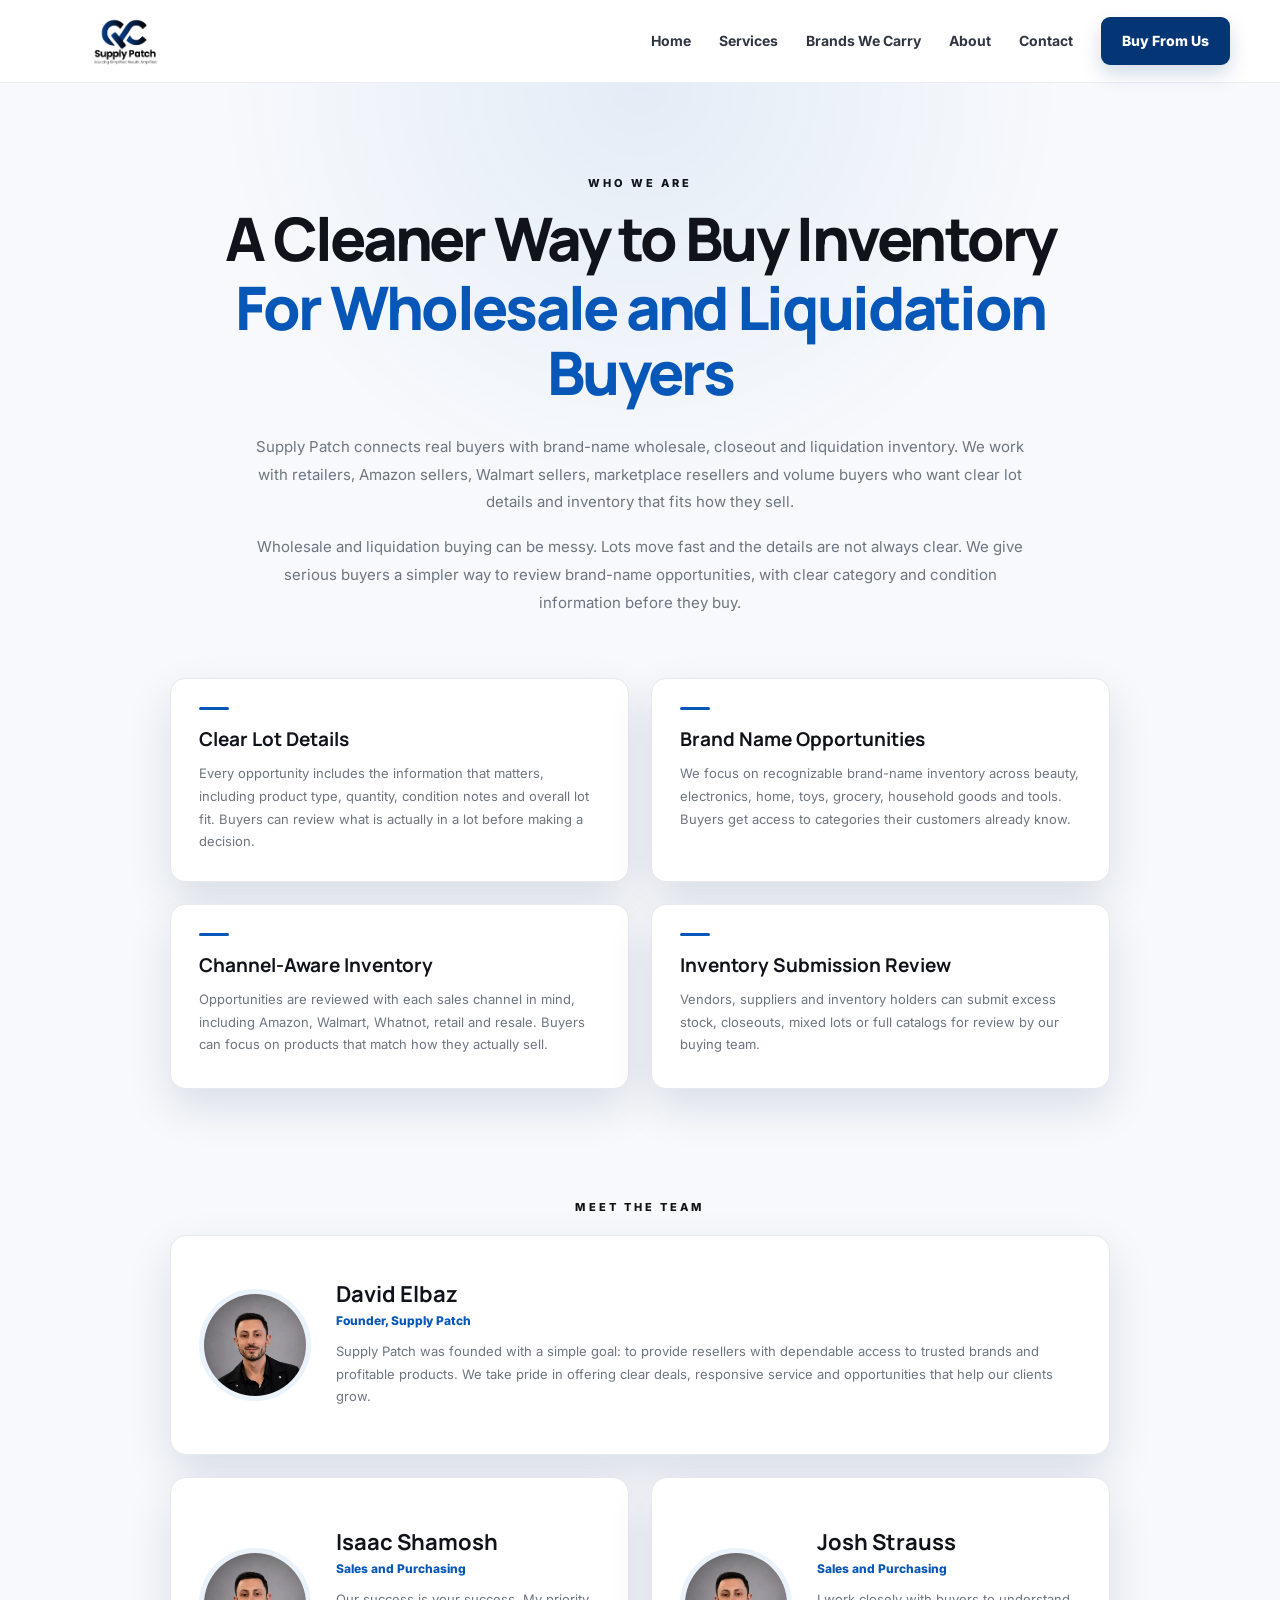
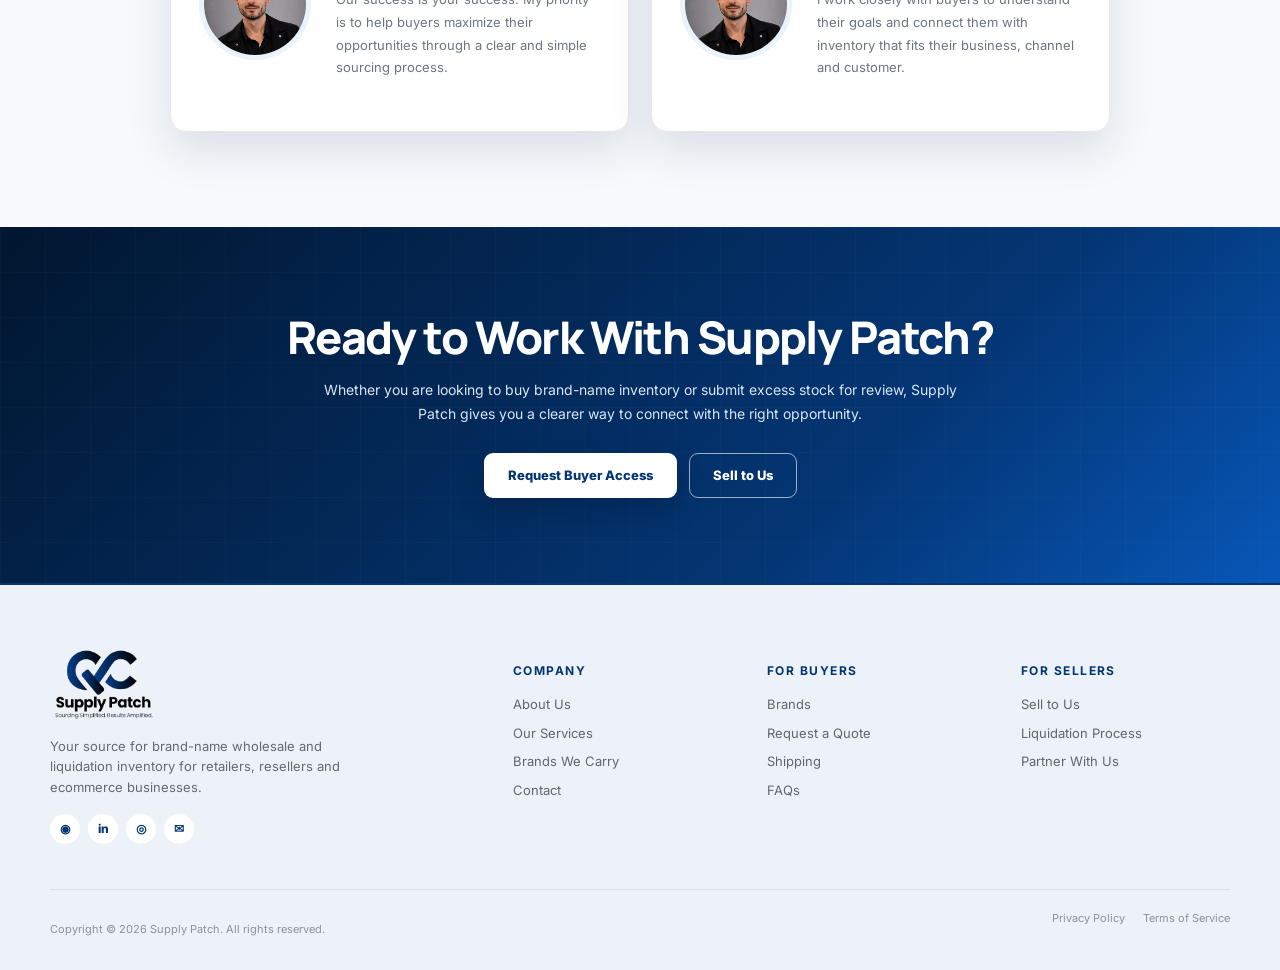
==== about.html @ e0bf2a66 "home content" ====
<!DOCTYPE html>
<html lang="en">

<head>
    <meta charset="UTF-8" />
    <meta name="viewport" content="width=device-width, initial-scale=1.0" />
    <meta name="description" content="Supply Patch - Sourcing simplified, results amplified." />
    <title>About us</title>
    <link rel="preconnect" href="https://fonts.googleapis.com">
    <link rel="preconnect" href="https://fonts.gstatic.com" crossorigin>
    <link
        href="https://fonts.googleapis.com/css2?family=Inter:wght@400;500;600;700;800&family=Manrope:wght@400;500;600;700;800&display=swap"
        rel="stylesheet">
    <link rel="stylesheet" href="style.css" />
</head>

<body>

    <header class="site-header">
        <div class="container nav-wrap">
            <a href="index.html" class="brand" aria-label="Supply Patch home">
                <img src="logo.png" alt="Supply Patch logo" />
            </a>

            <button class="menu-toggle" aria-label="Toggle menu" aria-expanded="false">
                <span></span><span></span><span></span>
            </button>

            <nav class="main-nav">
                <a class="active" href="index.html">Home</a>
                <a href="services.html">Services</a>
                <a href="#categories">Brands We Carry</a>
                <a href="#about">About</a>
                <a href="#contact">Contact</a>
            </nav>

            <div class="nav-actions">
                <!-- <a class="btn btn-outline" href="#sell">Sell to Us</a> -->
                <a class="btn btn-primary" href="#buy">Buy From Us</a>
            </div>
        </div>
    </header>

    <main class="about-page">

        <!-- About Hero -->
        <section class="about-hero">
            <div class="container">

                <div class="about-heading">
                    <p class="section-label">WHO WE ARE</p>

                    <h1>
                        A Cleaner Way to Buy Inventory
                        <span>For Wholesale and Liquidation Buyers</span>
                    </h1>

                    <div class="about-intro-text">
                        <p>
                            Supply Patch connects real buyers with brand-name wholesale,
                            closeout and liquidation inventory. We work with retailers,
                            Amazon sellers, Walmart sellers, marketplace resellers and volume
                            buyers who want clear lot details and inventory that fits how they sell.
                        </p>

                        <p>
                            Wholesale and liquidation buying can be messy. Lots move fast and
                            the details are not always clear. We give serious buyers a simpler
                            way to review brand-name opportunities, with clear category and
                            condition information before they buy.
                        </p>
                    </div>
                </div>


                <!-- Values Cards -->
                <div class="about-values-grid">

                    <article class="about-value-card">
                        <span class="card-line"></span>

                        <h2>Clear Lot Details</h2>

                        <p>
                            Every opportunity includes the information that matters, including
                            product type, quantity, condition notes and overall lot fit. Buyers
                            can review what is actually in a lot before making a decision.
                        </p>
                    </article>


                    <article class="about-value-card">
                        <span class="card-line"></span>

                        <h2>Brand Name Opportunities</h2>

                        <p>
                            We focus on recognizable brand-name inventory across beauty,
                            electronics, home, toys, grocery, household goods and tools.
                            Buyers get access to categories their customers already know.
                        </p>
                    </article>


                    <article class="about-value-card">
                        <span class="card-line"></span>

                        <h2>Channel-Aware Inventory</h2>

                        <p>
                            Opportunities are reviewed with each sales channel in mind,
                            including Amazon, Walmart, Whatnot, retail and resale. Buyers can
                            focus on products that match how they actually sell.
                        </p>
                    </article>


                    <article class="about-value-card">
                        <span class="card-line"></span>

                        <h2>Inventory Submission Review</h2>

                        <p>
                            Vendors, suppliers and inventory holders can submit excess stock,
                            closeouts, mixed lots or full catalogs for review by our buying team.
                        </p>
                    </article>

                </div>
            </div>
        </section>


        <!-- Team Section -->
        <section class="team-section">
            <div class="container">

                <div class="team-title">
                    <p class="section-label">MEET THE TEAM</p>
                </div>


                <div class="team-grid">

                    <!-- Featured Member -->
                    <article class="team-card team-card-featured">

                        <div class="team-image">
                            <img src="Assests/team.png" alt="Supply Patch founder">
                        </div>

                        <div class="team-content">
                            <h2>David Elbaz</h2>

                            <span class="team-role">
                                Founder, Supply Patch
                            </span>

                            <p>
                                Supply Patch was founded with a simple goal: to provide resellers
                                with dependable access to trusted brands and profitable products.
                                We take pride in offering clear deals, responsive service and
                                opportunities that help our clients grow.
                            </p>
                        </div>

                    </article>


                    <!-- Team Member -->
                    <article class="team-card">

                        <div class="team-image">
                            <img src="Assests/team.png" alt="Supply Patch founder">
                        </div>

                        <div class="team-content">
                            <h2>Isaac Shamosh</h2>

                            <span class="team-role">
                                Sales and Purchasing
                            </span>

                            <p>
                                Our success is your success. My priority is to help buyers
                                maximize their opportunities through a clear and simple sourcing
                                process.
                            </p>
                        </div>

                    </article>


                    <!-- Team Member -->
                    <article class="team-card">

                        <div class="team-image">
                            <img src="Assests/team.png" alt="Supply Patch founder">
                        </div>

                        <div class="team-content">
                            <h2>Josh Strauss</h2>

                            <span class="team-role">
                                Sales and Purchasing
                            </span>

                            <p>
                                I work closely with buyers to understand their goals and connect
                                them with inventory that fits their business, channel and customer.
                            </p>
                        </div>

                    </article>

                </div>
            </div>
        </section>


        <!-- Call To Action -->
        <section class="about-cta">
            <div class="container">

                <div class="about-cta-content">
                    <h2>Ready to Work With Supply Patch?</h2>

                    <p>
                        Whether you are looking to buy brand-name inventory or submit excess
                        stock for review, Supply Patch gives you a clearer way to connect
                        with the right opportunity.
                    </p>

                    <div class="about-cta-buttons">
                        <a href="contact.html" class="about-btn about-btn-primary">
                            Request Buyer Access
                        </a>

                        <a href="contact.html" class="about-btn about-btn-outline">
                            Sell to Us
                        </a>
                    </div>
                </div>

            </div>
        </section>

    </main>
    <footer>
        <div class="container footer-grid">
            <div class="footer-brand">
                <img src="logo.png" alt="Supply Patch" />
                <p>Your source for brand-name wholesale and liquidation inventory for retailers, resellers and ecommerce
                    businesses.</p>
                <div class="socials">
                    <a href="#" aria-label="WhatsApp">◉</a>
                    <a href="#" aria-label="LinkedIn">in</a>
                    <a href="#" aria-label="Instagram">◎</a>
                    <a href="#" aria-label="Email">✉</a>
                </div>
            </div>

            <div>
                <h4>COMPANY</h4><a href="#about">About Us</a><a href="#services">Our Services</a><a
                    href="#categories">Brands We
                    Carry</a><a href="#contact">Contact</a>
            </div>
            <div>
                <h4>FOR BUYERS</h4><a href="#categories">Brands</a><a href="#contact">Request a Quote</a><a
                    href="#buy">Shipping</a><a href="#contact">FAQs</a>
            </div>
            <div>
                <h4>FOR SELLERS</h4><a href="#sell">Sell to Us</a><a href="#sell">Liquidation Process</a><a
                    href="#contact">Partner With Us</a>
            </div>
        </div>

        <div class="container footer-bottom">
            <p>Copyright © 2026 Supply Patch. All rights reserved.</p>
            <div><a href="#">Privacy Policy</a><a href="#">Terms of Service</a></div>
        </div>
    </footer>

    <script src="script.js"></script>

</body>

</html>
---- style.css ----
:root {
  --navy: #043675;
  --navy-dark: #021f46;
  --navy-deep: #01162f;
  --blue: #0757b8;
  --blue-soft: #eaf2fb;
  --ink: #10131a;
  --muted: #6e7580;
  --line: #e5e8ec;
  --surface: #f7f9fc;
  --white: #ffffff;
  --green: #20b66a;
  --shadow: 0 18px 45px rgba(2, 31, 70, 0.12);
}

* {
  box-sizing: border-box;
}

html {
  scroll-behavior: smooth;
}

body {
  margin: 0;
  color: var(--ink);
  background: var(--white);
  font-family: "Inter", sans-serif;
  line-height: 1.6;
}
img {
  max-width: 100%;
  display: block;
}
a {
  text-decoration: none;
  color: inherit;
}
button,
input,
textarea {
  font: inherit;
}
.container {
  width: min(1180px, calc(100% - 40px));
  margin-inline: auto;
}

/* Page loader */
.site-loader {
  position: fixed;
  inset: 0;
  z-index: 99999;

  display: grid;
  place-items: center;

  background:
    radial-gradient(circle at 50% 35%, rgba(7, 87, 184, 0.22), transparent 28%),
    linear-gradient(145deg, var(--navy-deep), var(--navy-dark) 58%, #020b18);

  transition:
    opacity 0.65s ease,
    visibility 0.65s ease;
}

/* Background grid */
.site-loader::before {
  content: "";
  position: absolute;
  inset: 0;

  background-image:
    linear-gradient(rgba(255, 255, 255, 0.045) 1px, transparent 1px),
    linear-gradient(90deg, rgba(255, 255, 255, 0.045) 1px, transparent 1px);

  background-size: 42px 42px;

  -webkit-mask-image: radial-gradient(circle at center, black, transparent 72%);

  mask-image: radial-gradient(circle at center, black, transparent 72%);
}

/* Loader hide state */
.site-loader.loader-hidden {
  opacity: 0;
  visibility: hidden;
  pointer-events: none;
}

.loader-inner {
  position: relative;
  z-index: 2;

  width: min(320px, 80vw);
  text-align: center;
  color: #ffffff;
}

.loader-logo-wrap {
  position: relative;

  width: 150px;
  height: 150px;

  margin: 0 auto 26px;

  display: grid;
  place-items: center;
}

.loader-logo {
  width: 104px;
  height: 104px;

  object-fit: contain;

  padding: 14px;

  border-radius: 24px;

  background: rgba(255, 255, 255, 0.96);

  box-shadow: 0 20px 45px rgba(0, 0, 0, 0.28);

  animation: loaderPulse 1.8s ease-in-out infinite;
}

/* Outer ring */
.loader-ring {
  position: absolute;
  inset: 0;

  border-radius: 50%;

  border: 2px solid transparent;
  border-top-color: #6ea9ee;
  border-right-color: rgba(255, 255, 255, 0.82);

  animation: loaderSpin 1.2s linear infinite;
}

/* Inner ring */
.loader-ring-2 {
  inset: 12px;

  border-top-color: transparent;
  border-right-color: #2f7fd5;
  border-bottom-color: rgba(255, 255, 255, 0.5);

  animation-direction: reverse;
  animation-duration: 1.7s;
}

.loader-inner p {
  margin: 0 0 16px;

  color: #d7e7fa;

  font-size: 13px;
  font-weight: 700;
  letter-spacing: 0.05em;
}

/* Progress line */
.loader-progress {
  width: 100%;
  height: 4px;

  overflow: hidden;

  border-radius: 999px;

  background: rgba(255, 255, 255, 0.13);
}

.loader-progress span {
  display: block;

  width: 42%;
  height: 100%;

  border-radius: inherit;

  background: linear-gradient(90deg, #6ea9ee, #ffffff, #2f7fd5);

  box-shadow: 0 0 18px rgba(110, 169, 238, 0.85);

  animation: loaderSlide 1.35s ease-in-out infinite;
}

/* Loader active ho to scroll band */
body.loading {
  overflow: hidden;
}

/* Animations */
@keyframes loaderSpin {
  to {
    transform: rotate(360deg);
  }
}

@keyframes loaderPulse {
  0%,
  100% {
    transform: scale(1);

    box-shadow: 0 20px 45px rgba(0, 0, 0, 0.28);
  }

  50% {
    transform: scale(1.045);

    box-shadow: 0 24px 55px rgba(0, 0, 0, 0.35);
  }
}

@keyframes loaderSlide {
  0% {
    transform: translateX(-120%);
  }

  55% {
    transform: translateX(120%);
  }

  100% {
    transform: translateX(250%);
  }
}

/* Mobile */
@media (max-width: 480px) {
  .loader-logo-wrap {
    width: 125px;
    height: 125px;
  }

  .loader-logo {
    width: 86px;
    height: 86px;
    border-radius: 20px;
  }

  .loader-inner {
    width: min(270px, 78vw);
  }

  .loader-inner p {
    font-size: 11px;
  }
}

/* Accessibility */
@media (prefers-reduced-motion: reduce) {
  .loader-ring,
  .loader-logo,
  .loader-progress span {
    animation: none;
  }
}

.site-header {
  position: sticky;
  top: 0;
  z-index: 1000;
  background: rgba(255, 255, 255, 0.96);
  border-bottom: 1px solid rgba(4, 54, 117, 0.08);
  backdrop-filter: blur(14px);
}
.nav-wrap {
  min-height: 82px;
  display: flex;
  align-items: center;
  gap: 28px;
}
.brand {
  width: 150px;
  flex-shrink: 0;
}
.brand img {
  width: 100%;
  height: 52px;
  object-fit: contain;
}
.main-nav {
  display: flex;
  align-items: center;
  gap: 28px;
  margin-left: auto;
}
.main-nav a {
  font-size: 14px;
  font-weight: 700;
  color: #303641;
  position: relative;
}
.main-nav a::after {
  content: "";
  position: absolute;
  left: 0;
  right: 0;
  bottom: -9px;
  height: 2px;
  background: var(--blue);
  transform: scaleX(0);
  transition: 0.25s;
}
.main-nav a:hover::after,
.main-nav a.active::after {
  transform: scaleX(1);
}
.main-nav a.active {
  color: var(--blue);
}
.nav-actions {
  display: flex;
  gap: 10px;
}
.btn {
  display: inline-flex;
  align-items: center;
  justify-content: center;
  border: 1px solid transparent;
  border-radius: 9px;
  padding: 12px 20px;
  font-weight: 800;
  font-size: 14px;
  cursor: pointer;
  transition: 0.25s;
}
.btn:hover {
  transform: translateY(-2px);
}
.btn-primary {
  background: var(--navy);
  color: #fff;
  box-shadow: 0 9px 20px rgba(4, 54, 117, 0.18);
}
.btn-primary:hover {
  background: var(--navy-dark);
}
.btn-outline {
  border-color: var(--navy);
  color: var(--navy);
  background: white;
}
.btn-outline:hover {
  background: var(--blue-soft);
}
.menu-toggle {
  display: none;
  border: 0;
  background: transparent;
  padding: 6px;
}
.menu-toggle span {
  display: block;
  width: 24px;
  height: 2px;
  background: var(--navy);
  margin: 5px;
}

.hero {
  min-height: 560px;
  position: relative;
  display: grid;
  place-items: center;
  overflow: hidden;
  color: white;
  background:
    radial-gradient(circle at 20% 42%, rgba(7, 87, 184, 0.65), transparent 28%),
    radial-gradient(circle at 82% 40%, rgba(4, 54, 117, 0.48), transparent 24%),
    linear-gradient(115deg, var(--navy), var(--navy-deep) 68%, #010b18);
}
.hero::before {
  content: "";
  position: absolute;
  inset: 0;
  opacity: 0.16;
  background-image:
    linear-gradient(rgba(255, 255, 255, 0.18) 1px, transparent 1px),
    linear-gradient(90deg, rgba(255, 255, 255, 0.18) 1px, transparent 1px);
  background-size: 50px 50px;
  mask-image: linear-gradient(
    to bottom,
    transparent,
    black 30%,
    black 70%,
    transparent
  );
}
.hero-content {
  position: relative;
  z-index: 2;
  text-align: center;
  max-width: 760px;
  padding: 90px 20px;
}
.eyebrow {
  margin: 0 0 12px;
  font-size: 11px;
  letter-spacing: 0.28em;
  font-weight: 800;
  color: #aac8ed;
}
.eyebrow.blue {
  color: var(--blue);
}
.hero h1 {
  font-family: "Manrope", sans-serif;
  font-size: 56px;
  line-height: 1.02;
  margin: 0 0 24px;
  letter-spacing: -0.045em;
}
.hero h1 span {
  color: #72a8e8;
}
.hero-copy {
  max-width: 660px;
  margin: 0 auto 28px;
  color: #d6e3f4;
  font-size: 16px;
}
.hero-actions {
  display: flex;
  gap: 12px;
  justify-content: center;
}
.btn-light {
  background: #fff;
  color: var(--navy);
}
.btn-ghost {
  color: #fff;
  border-color: rgba(255, 255, 255, 0.38);
  background: rgba(255, 255, 255, 0.06);
}
.trust-line {
  font-size: 12px;
  color: #b7c9df;
  margin-top: 24px;
  font-weight: 600;
}
.hero-orb {
  position: absolute;
  border: 1px dashed rgba(255, 255, 255, 0.2);
  border-radius: 50%;
}
.hero-orb-left {
  width: 300px;
  height: 300px;
  left: -65px;
  top: 130px;
}
.hero-orb-right {
  width: 330px;
  height: 330px;
  right: -80px;
  top: 110px;
}

.floating-card {
  position: absolute;
  z-index: 3;
  width: 110px;
  height: 132px;
  border-radius: 13px;
  background: #fff;
  box-shadow: 0 18px 40px rgba(0, 0, 0, 0.28);
  padding: 11px;
  color: var(--ink);
  display: flex;
  align-items: center;
  justify-content: center;
}
.floating-card .chip {
  position: absolute;
  left: 8px;
  top: 8px;
  font-size: 8px;
  letter-spacing: 0.08em;
  padding: 3px 6px;
  border-radius: 20px;
  background: #edf3fb;
  color: var(--navy);
  font-weight: 800;
}
.product-emoji {
  font-size: 52px;
  filter: drop-shadow(0 9px 8px rgba(0, 0, 0, 0.12));
}
.fc-1 {
  left: 10%;
  top: 90px;
  transform: rotate(-2deg);
}
.fc-2 {
  left: 17%;
  bottom: 85px;
  transform: rotate(3deg);
}
.fc-3 {
  right: 17%;
  bottom: 82px;
  transform: rotate(-2deg);
}
.fc-4 {
  right: 10%;
  top: 96px;
  transform: rotate(2deg);
}

.brand-strip {
  padding: 28px 0;
  border-bottom: 1px solid var(--line);
  background: #fff;
}
.brand-row {
  display: flex;
  justify-content: space-between;
  gap: 25px;
  align-items: center;
  flex-wrap: wrap;
}
.brand-row span {
  font-family: "Manrope", sans-serif;
  font-weight: 800;
  color: #7a8390;
  letter-spacing: 0.03em;
  font-size: 18px;
}
.brand-row span:nth-child(2) {
  font-size: 29px;
  color: #0d6594;
}
.brand-row span:nth-child(3) {
  font-family: Georgia, serif;
  font-weight: 500;
  color: #343944;
}
.brand-row span:nth-child(4) {
  font-family: Georgia, serif;
  font-style: italic;
}

.section {
  padding: 88px 0;
}
.section-heading {
  text-align: center;
  max-width: 780px;
  margin: 0 auto 44px;
}
.section-heading h2 {
  font-family: "Manrope", sans-serif;
  font-size: clamp(30px, 4vw, 46px);
  line-height: 1.15;
  margin: 0 0 14px;
  letter-spacing: -0.035em;
}
.section-heading h2 span {
  color: var(--blue);
}
.section-heading p:not(.eyebrow) {
  color: var(--muted);
  margin: 0 auto;
  max-width: 700px;
}

.category-grid {
  display: grid;
  grid-template-columns: repeat(6, 1fr);
  gap: 14px;
}
.category-card {
  min-height: 245px;
  border-radius: 12px;
  padding: 18px;
  position: relative;
  overflow: hidden;
  display: flex;
  flex-direction: column;
  justify-content: space-between;
  color: white;
  background: linear-gradient(180deg, #172338, #05080d);
  box-shadow: var(--shadow);
}
.category-card::before {
  content: "";
  position: absolute;
  inset: 0;
  background: radial-gradient(
    circle at 50% 26%,
    rgba(78, 145, 226, 0.45),
    transparent 32%
  );
}
.category-card > * {
  position: relative;
  z-index: 1;
}
.category-icon {
  text-align: center;
  font-size: 72px;
  margin-top: 24px;
  filter: drop-shadow(0 12px 16px rgba(0, 0, 0, 0.28));
}
.category-card h3 {
  font-size: 16px;
  line-height: 1.15;
  margin: 0 0 8px;
}
.category-card a {
  font-size: 11px;
  font-weight: 700;
  color: #c7d8ec;
}
.category-card:hover {
  transform: translateY(-7px);
  transition: 0.28s;
}
.kitchen::before {
  background: radial-gradient(
    circle at 50% 26%,
    rgba(211, 75, 95, 0.48),
    transparent 34%
  );
}
.health::before {
  background: radial-gradient(
    circle at 50% 26%,
    rgba(226, 175, 56, 0.45),
    transparent 34%
  );
}
.sports::before {
  background: radial-gradient(
    circle at 50% 26%,
    rgba(173, 91, 38, 0.45),
    transparent 34%
  );
}
.tools::before {
  background: radial-gradient(
    circle at 50% 26%,
    rgba(46, 101, 176, 0.55),
    transparent 34%
  );
}
.games::before {
  background: radial-gradient(
    circle at 50% 26%,
    rgba(42, 81, 143, 0.55),
    transparent 34%
  );
}

.who-we-serve {
  background: #f4f7fb;
}
.service-grid {
  display: grid;
  grid-template-columns: repeat(3, 1fr);
  gap: 36px;
  max-width: 900px;
  margin: auto;
}
.service-grid article {
  text-align: center;
  padding: 25px;
  border-top: 1px solid #dce4ed;
}
.service-icon {
  width: 58px;
  height: 58px;
  border-radius: 50%;
  display: grid;
  place-items: center;
  margin: 0 auto 16px;
  background: #e7f0fb;
  font-size: 27px;
}
.service-grid h3 {
  margin: 0 0 10px;
  font-size: 18px;
}
.service-grid p {
  margin: 0;
  color: var(--muted);
  font-size: 14px;
}

.partner-grid {
  /* display: grid; */
  /* grid-template-columns: 1fr 50px 1fr; */
  align-items: center;
  max-width: 850px;
  margin: auto;
}
.partner-grid article {
  text-align: center;
  padding: 12px 40px;
}
.partner-icon {
  font-size: 42px;
  margin-bottom: 8px;
}
.partner-grid h3 {
  font-size: 22px;
  margin: 0 0 8px;
}
.partner-grid p {
  font-size: 14px;
  color: var(--muted);
  margin: 0 0 20px;
}
.partner-divider {
  font-size: 34px;
  color: #cbd1d9;
  text-align: center;
}

.testimonials {
  background: #f4f7fb;
}
.testimonial-track {
  display: grid;
  grid-template-columns: repeat(3, 1fr);
  gap: 22px;
}
.testimonial-card {
  background: #fff;
  border: 1px solid #e5e9ef;
  border-radius: 12px;
  padding: 26px;
  box-shadow: 0 10px 30px rgba(2, 31, 70, 0.06);
}
.stars {
  letter-spacing: 2px;
  color: var(--blue);
  font-size: 14px;
  margin-bottom: 15px;
}
.testimonial-card > p {
  font-size: 14px;
  color: #575f69;
  min-height: 76px;
}
.person {
  display: flex;
  align-items: center;
  gap: 11px;
  margin-top: 18px;
}
.person > span {
  width: 38px;
  height: 38px;
  border-radius: 50%;
  display: grid;
  place-items: center;
  background: #edf2f8;
  color: var(--navy);
  font-size: 11px;
  font-weight: 800;
}
.person strong,
.person small {
  display: block;
}
.person strong {
  font-size: 13px;
}
.person small {
  font-size: 11px;
  color: #8a9199;
}
.slider-dots {
  display: flex;
  justify-content: center;
  gap: 8px;
  margin-top: 25px;
}
.dot {
  width: 9px;
  height: 9px;
  border: 0;
  border-radius: 50%;
  background: #ccd3db;
  padding: 0;
  cursor: pointer;
}
.dot.active {
  background: var(--navy);
}

.contact-center{
    max-width:650px;
    margin:0 auto;
    text-align:center;
}

.contact-center h2{
    font-size:40px;
    margin:0 0 20px;
}

.contact-form{
    display:flex;
    flex-direction:column;
    gap:18px;
}

.contact-form input,
.contact-form textarea{
    width:100%;
}

.contact-form .btn{
    align-self:center;
}

.contact-grid h2 {
  font-size: 30px;
  margin: 0 0 20px;
}
.info-card,
.contact-form {
  background: #f4f7fb;
  border: 1px solid #e4e9ef;
  border-radius: 12px;
  padding: 22px;
  margin-top: 14px;
}
.info-card h4 {
  margin: 0 0 6px;
  color: var(--blue);
  font-size: 12px;
  letter-spacing: 0.14em;
}
.info-card p,
.contact-form p {
  color: var(--muted);
  font-size: 13px;
}
.newsletter-form {
  display: flex;
  gap: 8px;
}
input,
textarea {
  width: 100%;
  border: 1px solid #dfe5ec;
  border-radius: 7px;
  background: #fff;
  padding: 12px 13px;
  outline: none;
  transition: 0.2s;
}
input:focus,
textarea:focus {
  border-color: var(--blue);
  box-shadow: 0 0 0 3px rgba(7, 87, 184, 0.1);
}
.whatsapp-btn {
  display: flex;
  justify-content: center;
  background: var(--green);
  color: #fff;
  border-radius: 7px;
  padding: 11px;
  font-weight: 800;
  font-size: 13px;
}
.contact-form {
  display: grid;
  gap: 10px;
}
.contact-form .btn {
  width: 100%;
}
.form-message {
  font-size: 12px;
  color: var(--green);
  min-height: 18px;
}

footer {
  background: #edf2f8;
  border-top: 2px solid var(--navy);
  padding-top: 58px;
}
.footer-grid {
  display: grid;
  grid-template-columns: 2fr 1fr 1fr 1fr;
  gap: 45px;
}
.footer-brand img {
  width: 180px;
  height: 80px;
  object-fit: contain;
  object-position: left center;
}
.footer-brand p {
  max-width: 320px;
  font-size: 13px;
  color: #616a75;
}
.footer-grid h4 {
  font-size: 12px;
  letter-spacing: 0.12em;
  color: var(--navy);
  margin: 18px 0 14px;
}
.footer-grid > div:not(.footer-brand) a {
  display: block;
  font-size: 13px;
  color: #5e6671;
  margin: 8px 0;
}
.socials {
  display: flex;
  gap: 8px;
  margin-top: 16px;
}
.socials a {
  width: 30px;
  height: 30px;
  border-radius: 50%;
  display: grid;
  place-items: center;
  background: #fff;
  color: var(--navy);
  font-size: 12px;
  font-weight: 800;
}
.footer-bottom {
  margin-top: 45px;
  padding: 20px 0;
  border-top: 1px solid #d9e0e8;
  display: flex;
  justify-content: space-between;
  gap: 20px;
  font-size: 11px;
  color: #8b929b;
}
.footer-bottom div {
  display: flex;
  gap: 18px;
}

@media (max-width: 1050px) {
  .category-grid {
    grid-template-columns: repeat(3, 1fr);
  }
  .floating-card {
    transform: scale(0.85);
  }
  .fc-1 {
    left: 4%;
  }
  .fc-2 {
    left: 8%;
  }
  .fc-3 {
    right: 8%;
  }
  .fc-4 {
    right: 4%;
  }
  .main-nav {
    gap: 17px;
  }
}
@media (max-width: 860px) {
  .nav-actions {
    display: none;
  }
  .menu-toggle {
    display: block;
    margin-left: auto;
  }
  .main-nav {
    position: absolute;
    top: 82px;
    left: 0;
    right: 0;
    background: #fff;
    border-bottom: 1px solid var(--line);
    display: none;
    flex-direction: column;
    align-items: flex-start;
    padding: 22px 24px;
    box-shadow: 0 15px 35px rgba(0, 0, 0, 0.08);
  }
  .main-nav.open {
    display: flex;
  }
  .floating-card {
    display: none;
  }
  .hero {
    min-height: 540px;
  }
  .service-grid,
  .testimonial-track {
    grid-template-columns: 1fr;
  }
  /* .contact-grid {
    grid-template-columns: 1fr;
  } */
  .footer-grid {
    grid-template-columns: 1fr 1fr;
  }
}
@media (max-width: 620px) {
  .container {
    width: min(100% - 26px, 1180px);
  }
  .section {
    padding: 66px 0;
  }
  .hero-content {
    padding: 74px 4px;
  }
  .hero h1 {
    font-size: 42px;
  }
  .hero-actions {
    flex-direction: column;
    max-width: 260px;
    margin: auto;
  }
  .brand-row {
    justify-content: center;
    gap: 22px 30px;
  }
  .brand-row span {
    font-size: 13px;
  }
  .brand-row span:nth-child(2) {
    font-size: 22px;
  }
  .category-grid {
    grid-template-columns: repeat(2, 1fr);
  }
  .category-card {
    min-height: 220px;
  }
  .category-icon {
    font-size: 58px;
  }
  .partner-grid {
    grid-template-columns: 1fr;
  }
  .partner-divider {
    transform: rotate(90deg);
    margin: 10px;
  }
  .partner-grid article {
    padding: 18px;
  }
  .newsletter-form {
    flex-direction: column;
  }
  .footer-grid {
    grid-template-columns: 1fr;
  }
  .footer-bottom {
    flex-direction: column;
  }
}
@media (max-width: 390px) {
  .category-grid {
    grid-template-columns: 1fr;
  }
  .category-card {
    min-height: 210px;
  }
}
/* /////////////////////////home page csss end //////////////// */

/* About Page Base */

.about-page {
  color: var(--ink);
  background: var(--surface);
}

.about-page *,
.about-page *::before,
.about-page *::after {
  box-sizing: border-box;
}

.about-page img {
  display: block;
  max-width: 100%;
}

.about-page .container {
  width: min(1160px, calc(100% - 40px));
  margin-inline: auto;
}

.section-label {
  margin: 0 0 14px;

  color: var(--blue);

  font-size: 11px;
  font-weight: 800;
  letter-spacing: 0.28em;
  text-align: center;
}

/* About Hero */

.about-hero {
  padding: 92px 0 55px;

  background:
    radial-gradient(circle at 50% 0%, rgba(7, 87, 184, 0.08), transparent 34%),
    var(--surface);
}

.about-heading {
  max-width: 860px;
  margin: 0 auto 62px;

  text-align: center;
}

.about-heading h1 {
  margin: 0;

  color: var(--ink);

  font-family: "Manrope", sans-serif;
  font-size: clamp(38px, 5vw, 60px);
  font-weight: 800;
  line-height: 1.08;
  letter-spacing: -0.045em;
}

.about-heading h1 span {
  display: block;

  margin-top: 5px;

  color: var(--blue);
}

.about-intro-text {
  max-width: 790px;
  margin: 28px auto 0;
}

.about-intro-text p {
  margin: 0 0 17px;

  color: var(--muted);

  font-size: 15px;
  line-height: 1.85;
}

/* About Values */

.about-values-grid {
  max-width: 940px;
  margin: auto;

  display: grid;
  grid-template-columns: repeat(2, minmax(0, 1fr));
  gap: 22px;
}

.about-value-card {
  min-height: 185px;

  padding: 28px;

  background: var(--white);

  border: 1px solid var(--line);
  border-radius: 15px;

  box-shadow: var(--shadow);

  transition:
    transform 0.28s ease,
    border-color 0.28s ease,
    box-shadow 0.28s ease;
}

.about-value-card:hover {
  transform: translateY(-6px);

  border-color: rgba(7, 87, 184, 0.28);

  box-shadow: 0 24px 55px rgba(2, 31, 70, 0.15);
}

.card-line {
  display: block;

  width: 30px;
  height: 3px;

  margin-bottom: 17px;

  background: var(--blue);
  border-radius: 999px;
}

.about-value-card h2 {
  margin: 0 0 10px;

  color: var(--ink);

  font-family: "Manrope", sans-serif;
  font-size: 19px;
  line-height: 1.3;
}

.about-value-card p {
  margin: 0;

  color: var(--muted);

  font-size: 13px;
  line-height: 1.75;
}

/* Team Section */

.team-section {
  padding: 55px 0 95px;

  background: var(--surface);
}

.team-title {
  margin-bottom: 18px;
}

.team-grid {
  max-width: 940px;
  margin: auto;

  display: grid;
  grid-template-columns: repeat(2, minmax(0, 1fr));
  gap: 22px;
}

.team-card {
  min-height: 255px;

  display: flex;
  align-items: center;
  gap: 25px;

  padding: 28px;

  background: var(--white);

  border: 1px solid var(--line);
  border-radius: 16px;

  box-shadow: var(--shadow);

  transition:
    transform 0.28s ease,
    border-color 0.28s ease;
}

.team-card:hover {
  transform: translateY(-5px);

  border-color: rgba(7, 87, 184, 0.3);
}

.team-card-featured {
  grid-column: 1 / -1;

  min-height: 220px;
}

.team-image {
  width: 112px;
  height: 112px;

  flex: 0 0 112px;

  overflow: hidden;

  border: 5px solid var(--blue-soft);
  border-radius: 50%;

  background: var(--blue-soft);
}

.team-image img {
  width: 100%;
  height: 100%;

  object-fit: cover;
}

.team-content h2 {
  margin: 0 0 2px;

  color: var(--ink);

  font-family: "Manrope", sans-serif;
  font-size: 22px;
  line-height: 1.25;
}

.team-role {
  display: block;

  margin-bottom: 10px;

  color: var(--blue);

  font-size: 12px;
  font-weight: 800;
}

.team-content p {
  margin: 0;

  color: var(--muted);

  font-size: 13px;
  line-height: 1.75;
}

/* CTA Section */

.about-cta {
  padding: 85px 0;

  background: linear-gradient(
    135deg,
    var(--navy-deep),
    var(--navy) 68%,
    var(--blue)
  );

  position: relative;
  overflow: hidden;
}

.about-cta::before {
  content: "";

  position: absolute;
  inset: 0;

  opacity: 0.12;

  background-image:
    linear-gradient(rgba(255, 255, 255, 0.16) 1px, transparent 1px),
    linear-gradient(90deg, rgba(255, 255, 255, 0.16) 1px, transparent 1px);

  background-size: 45px 45px;
}

.about-cta-content {
  position: relative;
  z-index: 2;

  max-width: 720px;
  margin: auto;

  text-align: center;
}

.about-cta-content h2 {
  margin: 0 0 14px;

  color: var(--white);

  font-family: "Manrope", sans-serif;
  font-size: clamp(30px, 4vw, 45px);
  font-weight: 800;
  line-height: 1.15;
  letter-spacing: -0.035em;
}

.about-cta-content p {
  max-width: 650px;
  margin: 0 auto 26px;

  color: #d8e6f6;

  font-size: 14px;
  line-height: 1.75;
}

.about-cta-buttons {
  display: flex;
  justify-content: center;
  gap: 12px;
}

.about-btn {
  min-height: 45px;

  display: inline-flex;
  align-items: center;
  justify-content: center;

  padding: 11px 23px;

  border: 1px solid transparent;
  border-radius: 9px;

  font-size: 13px;
  font-weight: 800;

  transition:
    transform 0.25s ease,
    background 0.25s ease,
    color 0.25s ease;
}

.about-btn:hover {
  transform: translateY(-3px);
}

.about-btn-primary {
  color: var(--navy);
  background: var(--white);

  box-shadow: 0 12px 28px rgba(0, 0, 0, 0.18);
}

.about-btn-primary:hover {
  color: var(--white);
  background: var(--navy-deep);
}

.about-btn-outline {
  color: var(--white);
  background: transparent;

  border-color: rgba(255, 255, 255, 0.6);
}

.about-btn-outline:hover {
  color: var(--navy);
  background: var(--white);
}

/* Tablet */

@media (max-width: 860px) {
  .about-hero {
    padding-top: 72px;
  }

  .team-card {
    align-items: flex-start;
    flex-direction: column;
  }

  .team-card-featured {
    flex-direction: row;
  }
}

/* Mobile */

@media (max-width: 700px) {
  .about-page .container {
    width: min(100% - 28px, 1160px);
  }

  .about-values-grid,
  .team-grid {
    grid-template-columns: 1fr;
  }

  .team-card-featured {
    grid-column: auto;
  }

  .about-heading h1 span {
    margin-top: 8px;
  }

  .team-card,
  .team-card-featured {
    flex-direction: column;
    align-items: center;

    text-align: center;
  }

  .team-image {
    width: 105px;
    height: 105px;

    flex-basis: 105px;
  }
}

/* Small Mobile */

@media (max-width: 480px) {
  .about-hero {
    padding: 58px 0 35px;
  }

  .about-heading {
    margin-bottom: 42px;
  }

  .about-heading h1 {
    font-size: 35px;
  }

  .about-intro-text p {
    font-size: 14px;
  }

  .about-value-card {
    min-height: auto;

    padding: 23px;
  }

  .team-section {
    padding: 40px 0 70px;
  }

  .team-card {
    min-height: auto;

    padding: 24px;
  }

  .about-cta {
    padding: 65px 0;
  }

  .about-cta-buttons {
    flex-direction: column;

    max-width: 270px;
    margin: auto;
  }

  .about-btn {
    width: 100%;
  }
}

/* ///// about csss end /////// */


/* Services Intro */

.services-intro {
  padding: 85px 0 40px;

  background:
    radial-gradient(circle at 50% 0%, rgba(7, 87, 184, 0.08), transparent 34%),
    var(--background);
}

.intro-heading {
  max-width: 850px;
  margin: 0 auto 58px;

  text-align: center;
}

.section-label {
  margin: 0 0 13px;

  color: var(--accent);

  font-size: 11px;
  font-weight: 800;
  letter-spacing: 0.28em;
}

.intro-heading h1 {
  margin: 0 0 25px;

  font-family: "Manrope", sans-serif;
  font-size: clamp(37px, 5vw, 58px);
  font-weight: 800;
  line-height: 1.08;
  letter-spacing: -0.045em;
}

.intro-heading h1 span {
  color: var(--accent);
}

.intro-description {
  max-width: 780px;
  margin: auto;

  color: var(--text-light);

  font-size: 15px;
  line-height: 1.8;
}

/* Services Cards */

.services-grid {
  max-width: 940px;
  margin: auto;

  display: grid;
  grid-template-columns: repeat(2, minmax(0, 1fr));
  gap: 22px;
}

.service-card {
  min-height: 170px;

  display: flex;
  align-items: flex-start;
  gap: 18px;

  padding: 28px;

  background: var(--surface);
  border: 1px solid var(--border);
  border-radius: 15px;

  box-shadow: var(--shadow);

  transition:
    transform 0.28s ease,
    border-color 0.28s ease,
    box-shadow 0.28s ease;
}

.service-card:hover {
  transform: translateY(-6px);

  border-color: rgba(7, 87, 184, 0.3);

  box-shadow: 0 22px 50px rgba(2, 31, 70, 0.12);
}

.service-card-large {
  grid-column: 1 / -1;
}

.service-card-icon {
  width: 52px;
  height: 52px;

  flex: 0 0 52px;

  display: grid;
  place-items: center;

  border-radius: 12px;

  background: var(--accent-light);

  font-size: 25px;
}

.service-type {
  display: block;

  margin-bottom: 5px;

  color: var(--accent);

  font-size: 11px;
  font-weight: 800;
}

.service-card h2 {
  margin: 0 0 9px;

  font-family: "Manrope", sans-serif;
  font-size: 20px;
  line-height: 1.25;
}

.service-card p {
  margin: 0;

  color: var(--text-light);

  font-size: 13px;
}

/* Section Heading */

.section-heading {
  max-width: 760px;
  margin: 0 auto 54px;

  text-align: center;
}

.section-heading h2 {
  margin: 0 0 15px;

  font-family: "Manrope", sans-serif;
  font-size: clamp(34px, 4.5vw, 51px);
  font-weight: 800;
  line-height: 1.08;
  letter-spacing: -0.04em;
}

.section-heading > p:not(.section-label) {
  max-width: 680px;
  margin: auto;

  color: var(--text-light);

  font-size: 14px;
}

/* Process */

.process-section {
  padding: 105px 0;

  background: #ffffff;
}

.process-wrapper {
  position: relative;

  display: grid;
  grid-template-columns: repeat(5, minmax(0, 1fr));
  gap: 22px;
}

.process-line {
  position: absolute;
  top: 22px;
  left: 9%;
  right: 9%;

  height: 1px;

  background: #cbd8e7;
}

.process-item {
  position: relative;
  z-index: 2;

  text-align: center;
}

.process-number {
  width: 45px;
  height: 45px;

  display: grid;
  place-items: center;

  margin: 0 auto 18px;

  color: var(--accent);
  background: #ffffff;

  border: 1.5px solid var(--accent);
  border-radius: 50%;

  font-size: 14px;
  font-weight: 800;
}

.process-item h3 {
  margin: 0 0 10px;

  font-family: "Manrope", sans-serif;
  font-size: 15px;
  line-height: 1.35;
}

.process-item p {
  margin: 0;

  color: var(--text-light);

  font-size: 12px;
  line-height: 1.7;
}

/* FAQ */

.faq-section {
  padding: 100px 0;

  background: var(--background);
}

.faq-container {
  max-width: 900px;
}

.faq-list {
  border-top: 1px solid var(--border);
}

.faq-item {
  border-bottom: 1px solid var(--border);
}

.faq-item summary {
  position: relative;

  min-height: 66px;

  display: flex;
  align-items: center;
  justify-content: space-between;
  gap: 24px;

  padding: 18px 5px;

  list-style: none;

  font-family: "Manrope", sans-serif;
  font-size: 16px;
  font-weight: 800;

  cursor: pointer;
}

.faq-item summary::-webkit-details-marker {
  display: none;
}

.faq-icon {
  position: relative;

  width: 18px;
  height: 18px;

  flex: 0 0 18px;
}

.faq-icon::before,
.faq-icon::after {
  content: "";

  position: absolute;
  top: 50%;
  left: 50%;

  background: var(--accent);

  transform: translate(-50%, -50%);
  transition: transform 0.25s ease;
}

.faq-icon::before {
  width: 12px;
  height: 2px;
}

.faq-icon::after {
  width: 2px;
  height: 12px;
}

.faq-item[open] .faq-icon::after {
  transform: translate(-50%, -50%) rotate(90deg);
}

.faq-answer {
  padding: 0 45px 22px 5px;
}

.faq-answer p {
  max-width: 760px;
  margin: 0;

  color: var(--text-light);

  font-size: 13px;
  line-height: 1.8;
}

/* Newsletter */

.newsletter-section {
  padding: 34px 0;

  color: #ffffff;
  background: linear-gradient(
    110deg,
    var(--primary-deep),
    var(--primary) 70%,
    var(--accent)
  );

  border-top: 2px solid var(--accent);
}

.newsletter-wrapper {
  display: flex;
  align-items: center;
  justify-content: space-between;
  gap: 35px;
}

.newsletter-text h3 {
  margin: 0 0 5px;

  font-family: "Manrope", sans-serif;
  font-size: 17px;
}

.newsletter-text p {
  margin: 0;

  color: #cbdcf0;

  font-size: 12px;
}

.newsletter-form {
  width: min(100%, 430px);

  display: flex;
  gap: 10px;
}

.newsletter-form input {
  min-width: 0;
  flex: 1;

  padding: 12px 14px;

  border: 1px solid rgba(255, 255, 255, 0.3);
  border-radius: 8px;

  outline: none;
}

.newsletter-form input:focus {
  border-color: #ffffff;

  box-shadow: 0 0 0 3px rgba(255, 255, 255, 0.15);
}

.newsletter-form .button-primary {
  color: var(--primary);
  background: #ffffff;
}

.newsletter-form .button-primary:hover {
  color: #ffffff;
  background: var(--primary-deep);
}
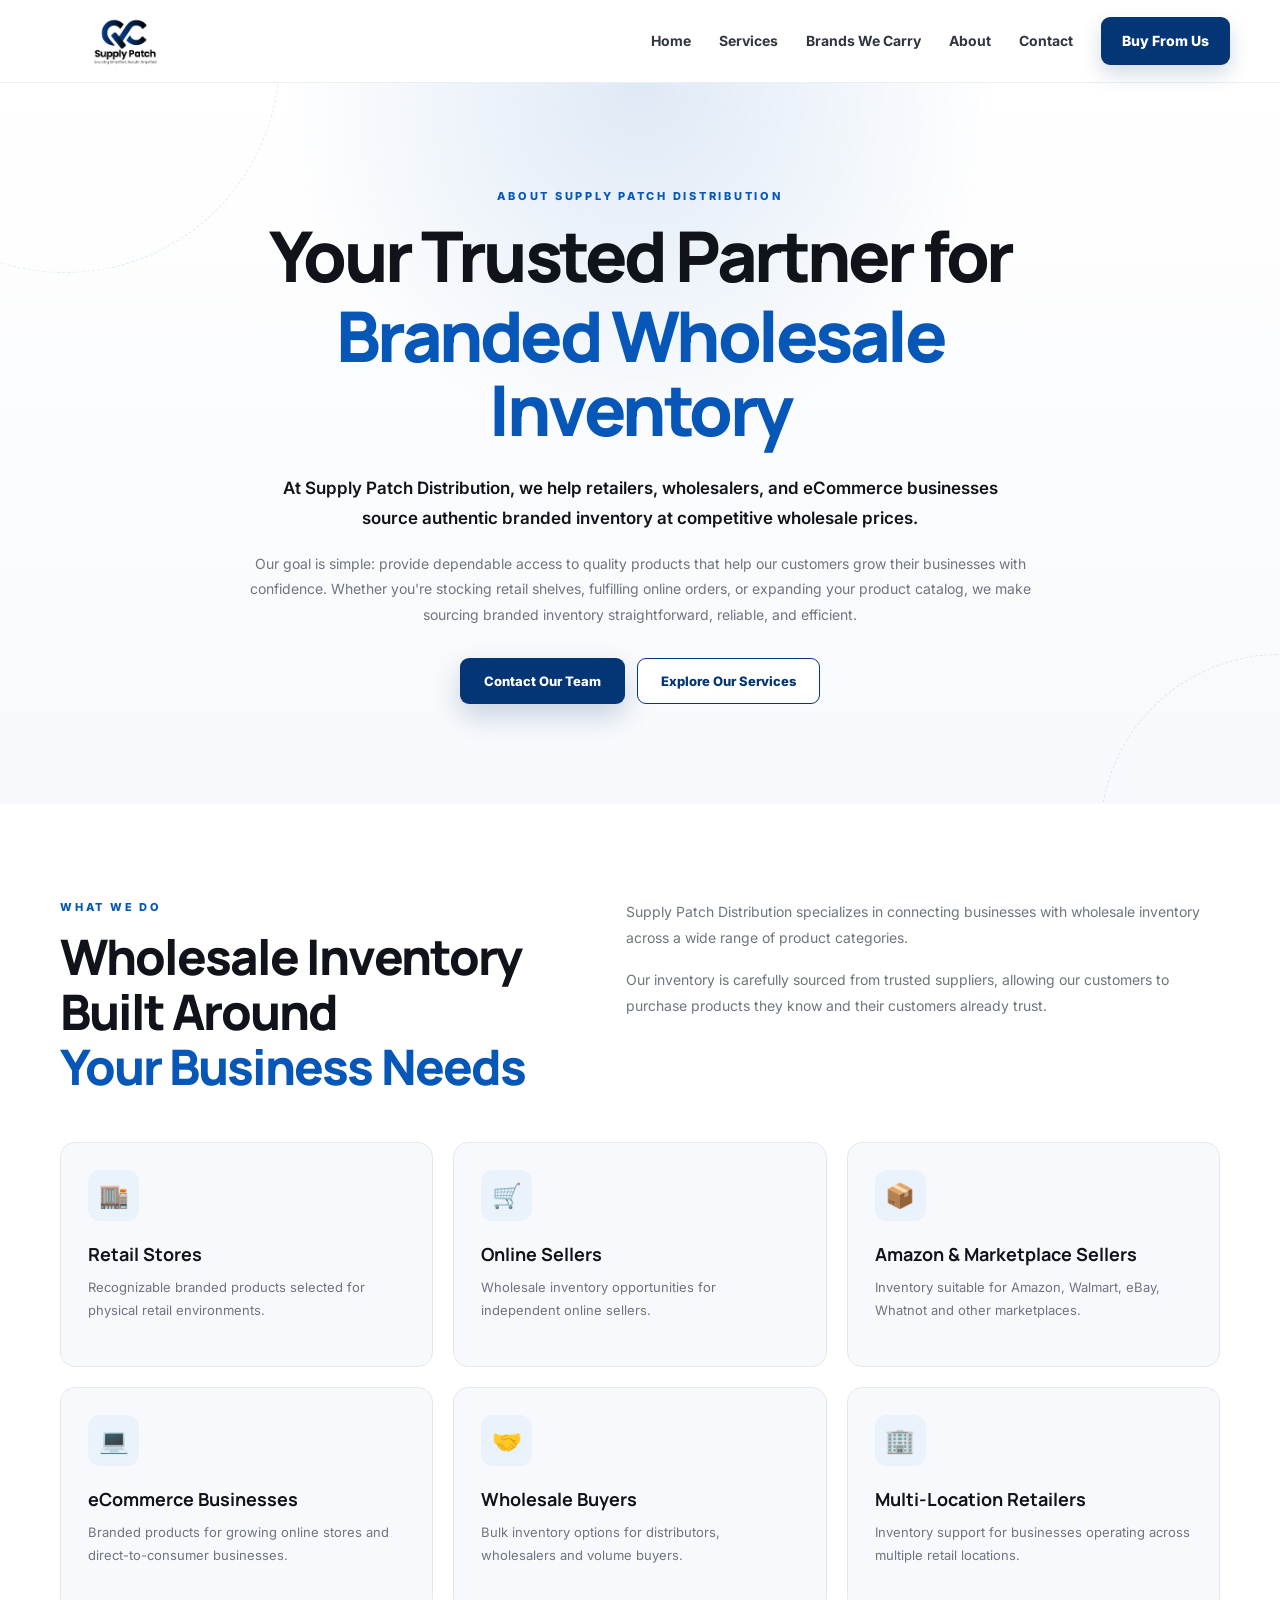
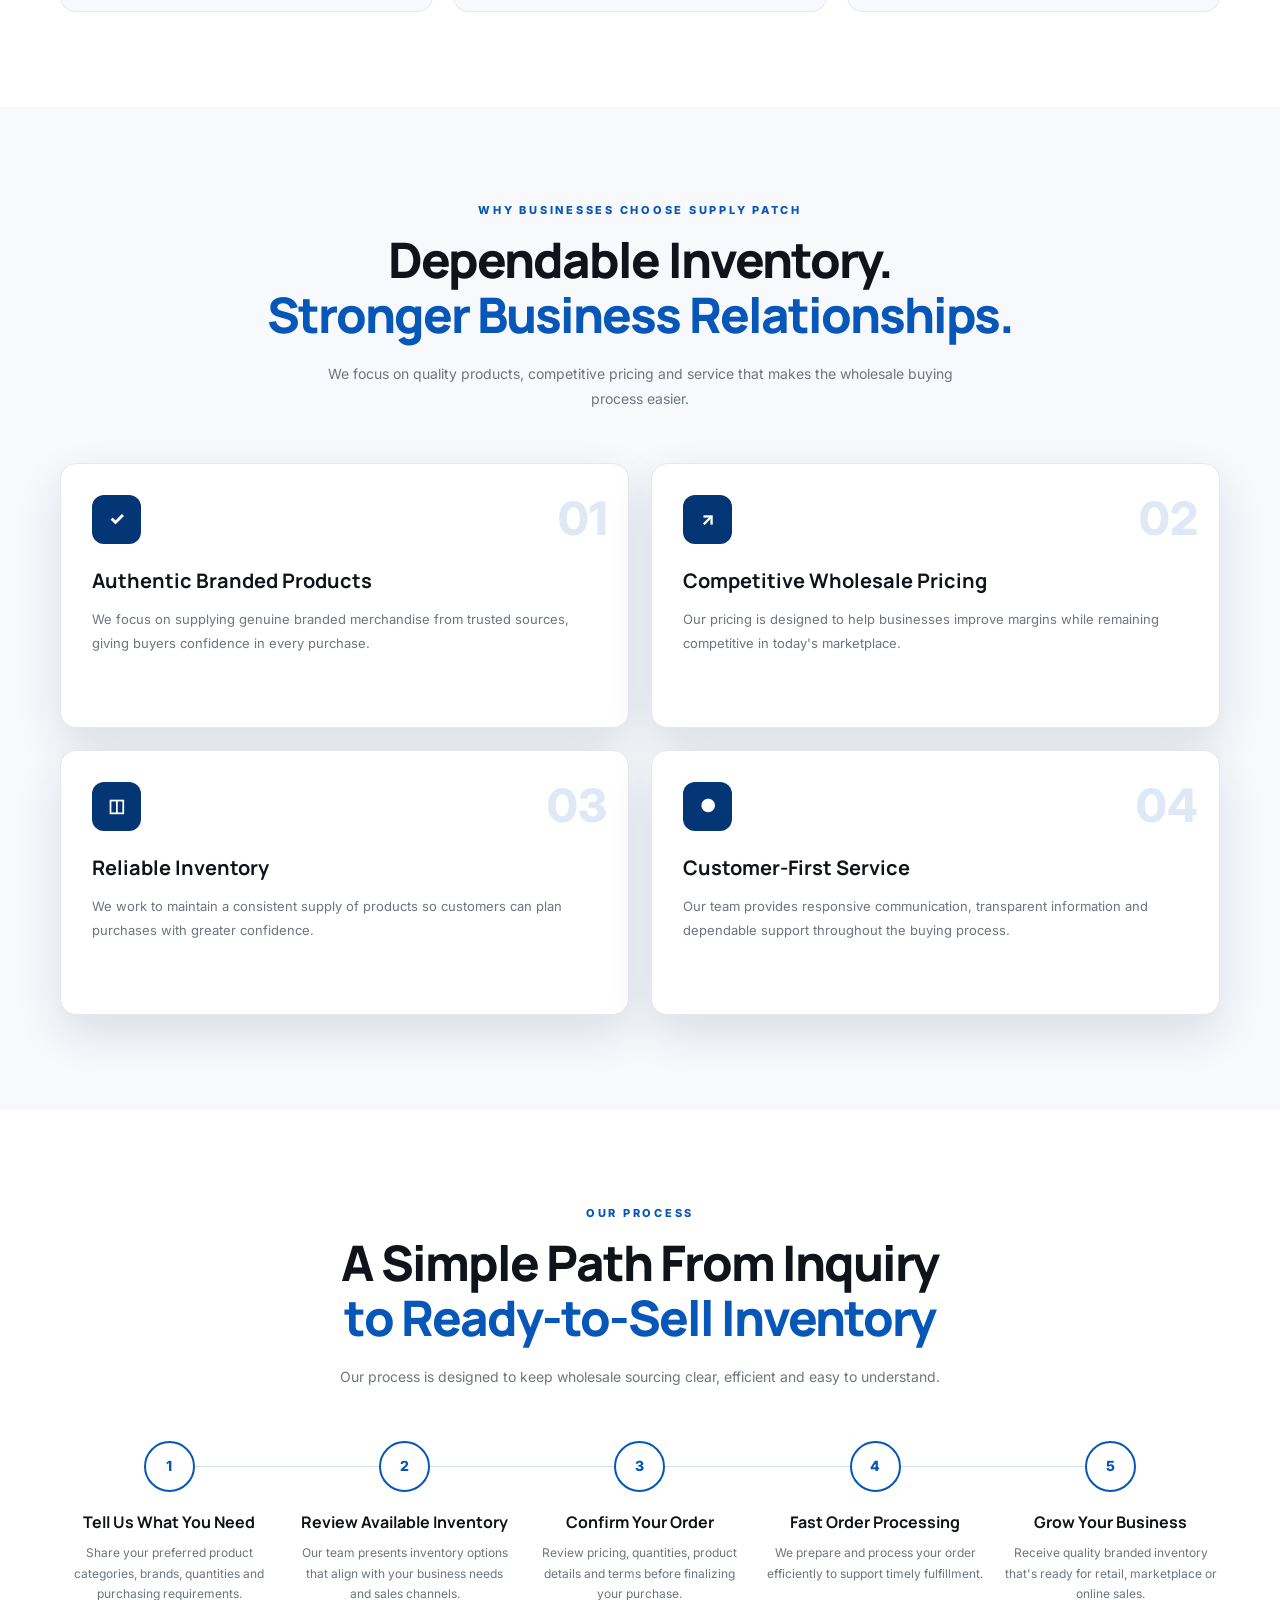
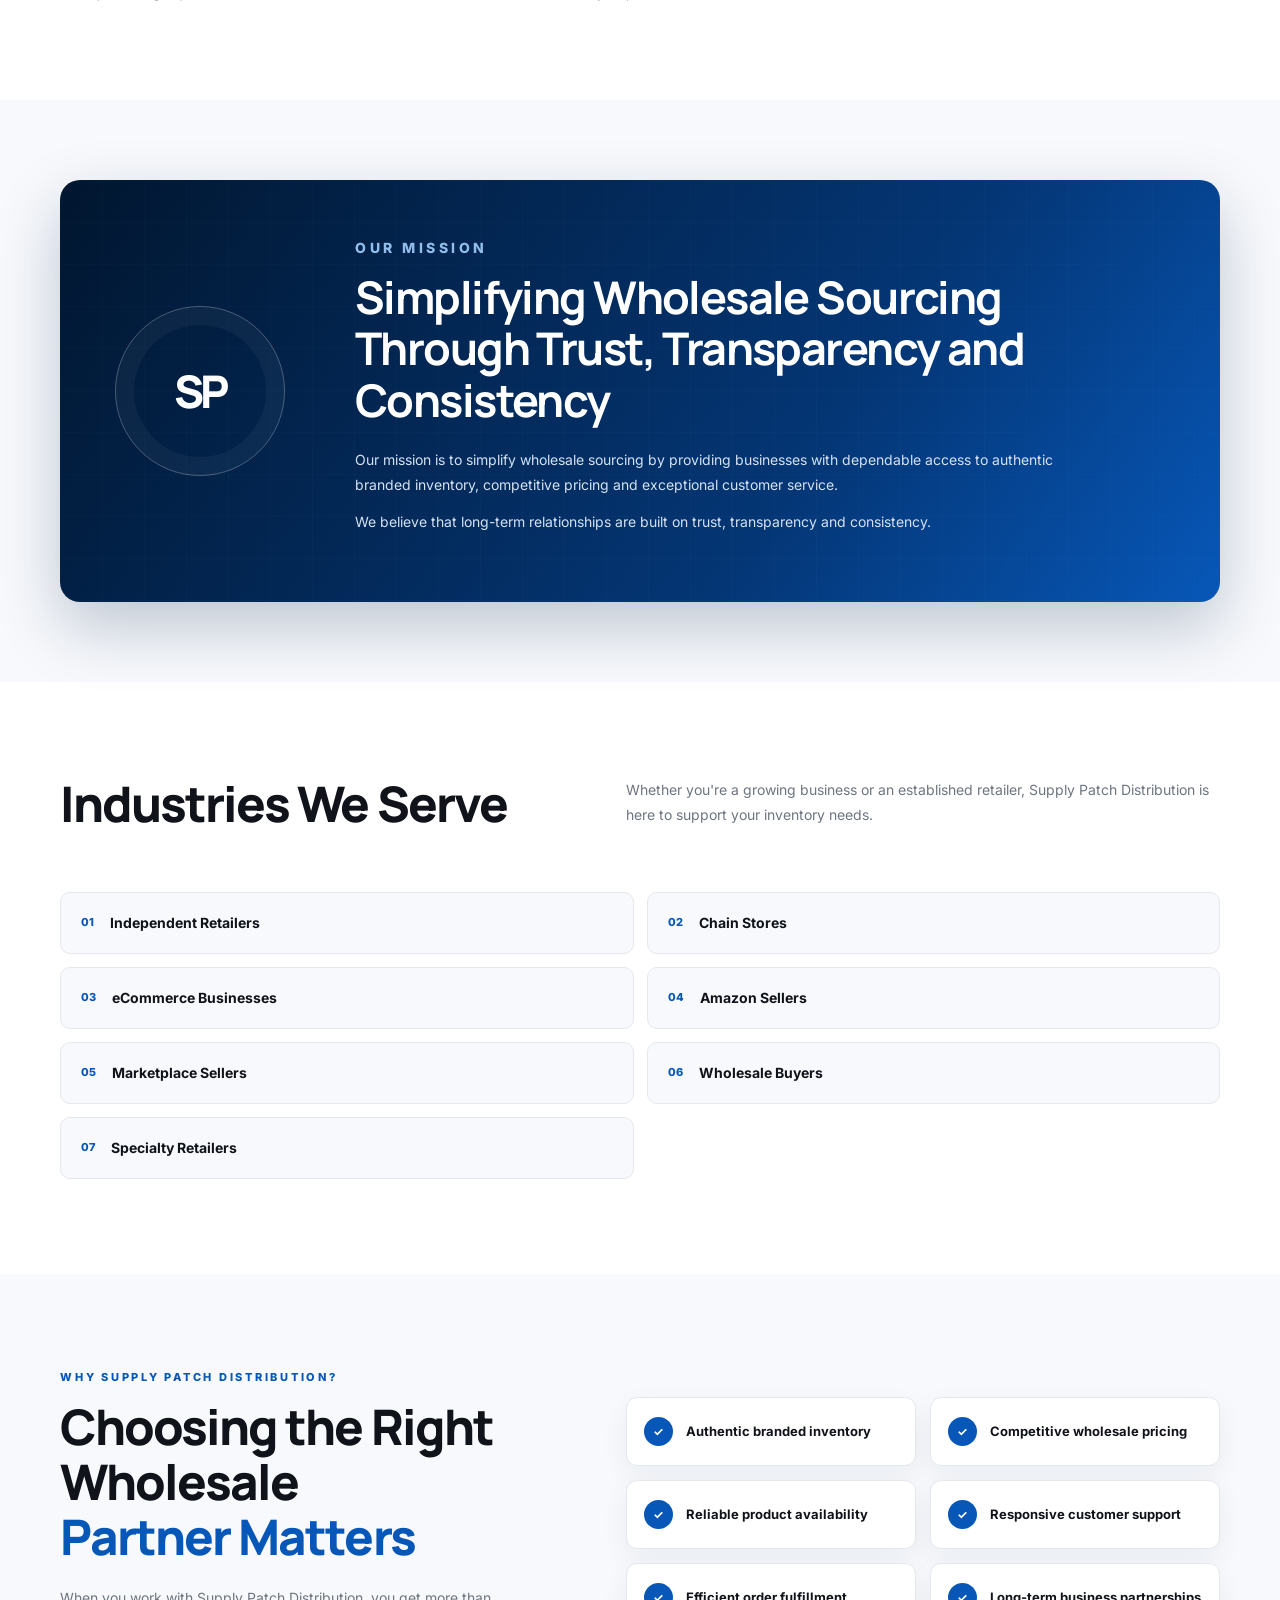
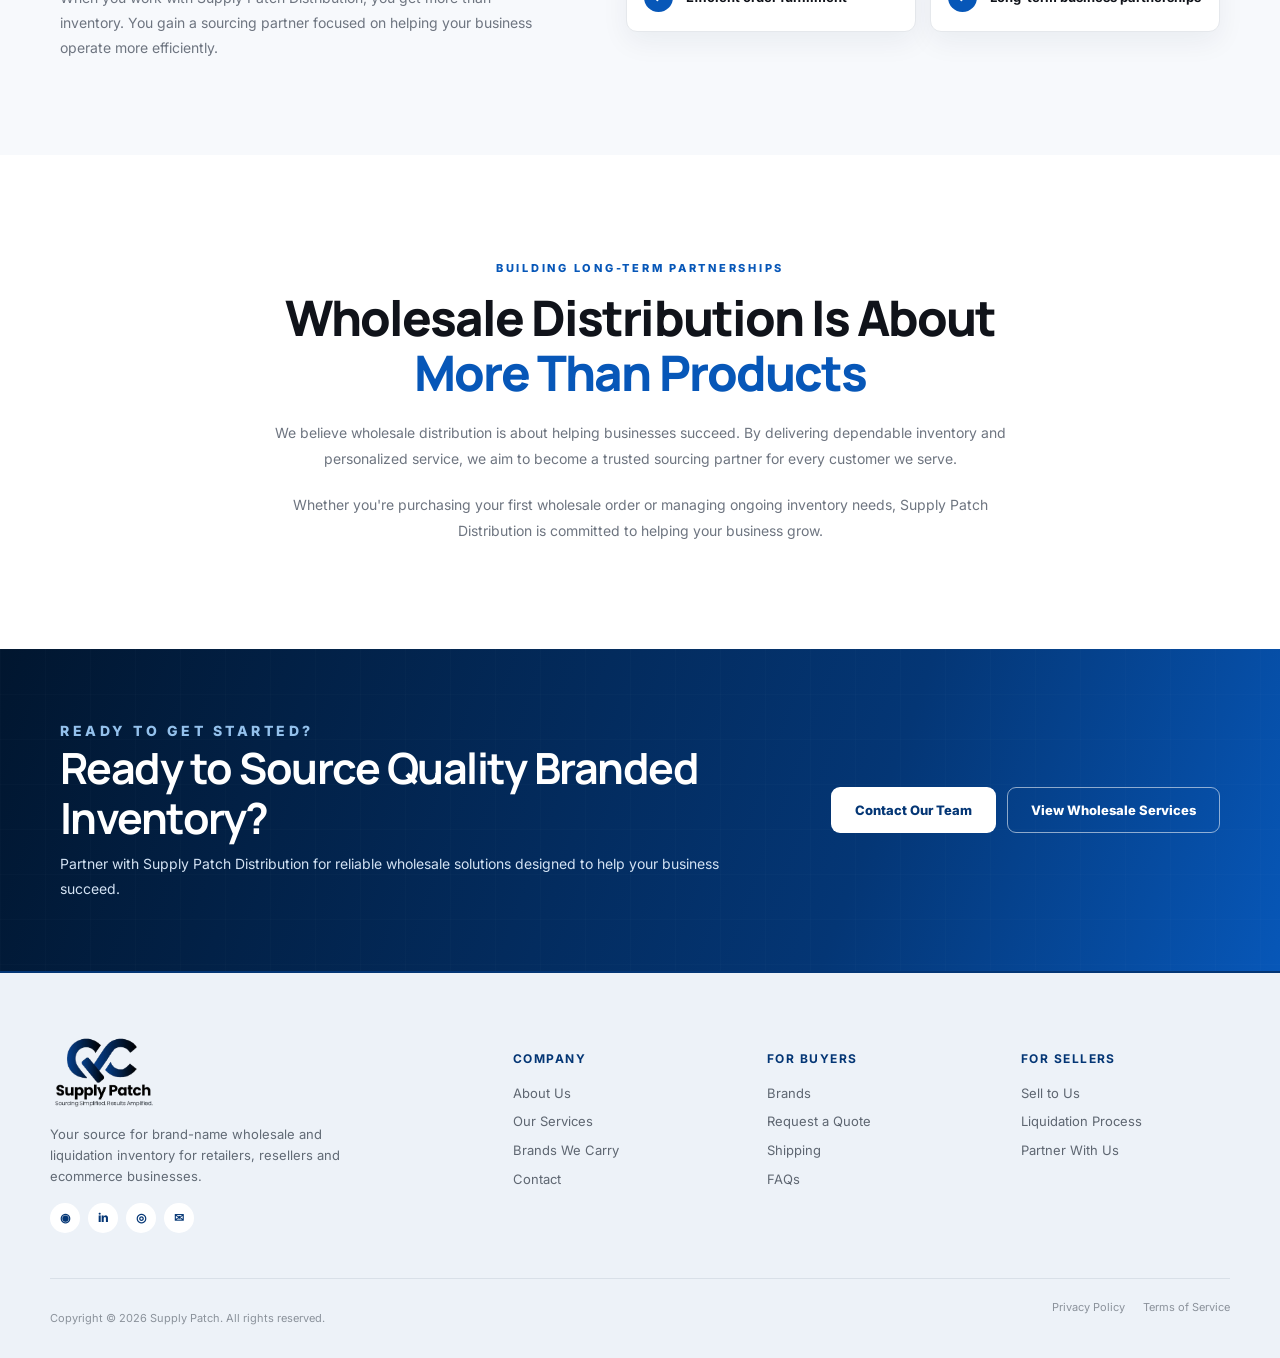
==== commit 0348bad9: "pages udpate" ====
--- a/about.html
+++ b/about.html
@@ -41,211 +41,528 @@
         </div>
     </header>
 
-    <main class="about-page">
-
-        <!-- About Hero -->
-        <section class="about-hero">
-            <div class="container">
-
-                <div class="about-heading">
-                    <p class="section-label">WHO WE ARE</p>
-
-                    <h1>
-                        A Cleaner Way to Buy Inventory
-                        <span>For Wholesale and Liquidation Buyers</span>
-                    </h1>
-
-                    <div class="about-intro-text">
-                        <p>
-                            Supply Patch connects real buyers with brand-name wholesale,
-                            closeout and liquidation inventory. We work with retailers,
-                            Amazon sellers, Walmart sellers, marketplace resellers and volume
-                            buyers who want clear lot details and inventory that fits how they sell.
-                        </p>
-
-                        <p>
-                            Wholesale and liquidation buying can be messy. Lots move fast and
-                            the details are not always clear. We give serious buyers a simpler
-                            way to review brand-name opportunities, with clear category and
-                            condition information before they buy.
-                        </p>
-                    </div>
-                </div>
-
-
-                <!-- Values Cards -->
-                <div class="about-values-grid">
-
-                    <article class="about-value-card">
-                        <span class="card-line"></span>
-
-                        <h2>Clear Lot Details</h2>
-
-                        <p>
-                            Every opportunity includes the information that matters, including
-                            product type, quantity, condition notes and overall lot fit. Buyers
-                            can review what is actually in a lot before making a decision.
-                        </p>
-                    </article>
-
-
-                    <article class="about-value-card">
-                        <span class="card-line"></span>
-
-                        <h2>Brand Name Opportunities</h2>
-
-                        <p>
-                            We focus on recognizable brand-name inventory across beauty,
-                            electronics, home, toys, grocery, household goods and tools.
-                            Buyers get access to categories their customers already know.
-                        </p>
-                    </article>
-
-
-                    <article class="about-value-card">
-                        <span class="card-line"></span>
-
-                        <h2>Channel-Aware Inventory</h2>
-
-                        <p>
-                            Opportunities are reviewed with each sales channel in mind,
-                            including Amazon, Walmart, Whatnot, retail and resale. Buyers can
-                            focus on products that match how they actually sell.
-                        </p>
-                    </article>
-
-
-                    <article class="about-value-card">
-                        <span class="card-line"></span>
-
-                        <h2>Inventory Submission Review</h2>
-
-                        <p>
-                            Vendors, suppliers and inventory holders can submit excess stock,
-                            closeouts, mixed lots or full catalogs for review by our buying team.
-                        </p>
-                    </article>
-
-                </div>
-            </div>
-        </section>
-
-
-        <!-- Team Section -->
-        <section class="team-section">
-            <div class="container">
-
-                <div class="team-title">
-                    <p class="section-label">MEET THE TEAM</p>
-                </div>
-
-
-                <div class="team-grid">
-
-                    <!-- Featured Member -->
-                    <article class="team-card team-card-featured">
-
-                        <div class="team-image">
-                            <img src="Assests/team.png" alt="Supply Patch founder">
-                        </div>
-
-                        <div class="team-content">
-                            <h2>David Elbaz</h2>
-
-                            <span class="team-role">
-                                Founder, Supply Patch
-                            </span>
-
-                            <p>
-                                Supply Patch was founded with a simple goal: to provide resellers
-                                with dependable access to trusted brands and profitable products.
-                                We take pride in offering clear deals, responsive service and
-                                opportunities that help our clients grow.
-                            </p>
-                        </div>
-
-                    </article>
-
-
-                    <!-- Team Member -->
-                    <article class="team-card">
-
-                        <div class="team-image">
-                            <img src="Assests/team.png" alt="Supply Patch founder">
-                        </div>
-
-                        <div class="team-content">
-                            <h2>Isaac Shamosh</h2>
-
-                            <span class="team-role">
-                                Sales and Purchasing
-                            </span>
-
-                            <p>
-                                Our success is your success. My priority is to help buyers
-                                maximize their opportunities through a clear and simple sourcing
-                                process.
-                            </p>
-                        </div>
-
-                    </article>
-
-
-                    <!-- Team Member -->
-                    <article class="team-card">
-
-                        <div class="team-image">
-                            <img src="Assests/team.png" alt="Supply Patch founder">
-                        </div>
-
-                        <div class="team-content">
-                            <h2>Josh Strauss</h2>
-
-                            <span class="team-role">
-                                Sales and Purchasing
-                            </span>
-
-                            <p>
-                                I work closely with buyers to understand their goals and connect
-                                them with inventory that fits their business, channel and customer.
-                            </p>
-                        </div>
-
-                    </article>
-
-                </div>
-            </div>
-        </section>
-
-
-        <!-- Call To Action -->
-        <section class="about-cta">
-            <div class="container">
-
-                <div class="about-cta-content">
-                    <h2>Ready to Work With Supply Patch?</h2>
-
-                    <p>
-                        Whether you are looking to buy brand-name inventory or submit excess
-                        stock for review, Supply Patch gives you a clearer way to connect
-                        with the right opportunity.
-                    </p>
-
-                    <div class="about-cta-buttons">
-                        <a href="contact.html" class="about-btn about-btn-primary">
-                            Request Buyer Access
-                        </a>
-
-                        <a href="contact.html" class="about-btn about-btn-outline">
-                            Sell to Us
-                        </a>
-                    </div>
-                </div>
-
-            </div>
-        </section>
-
-    </main>
+   <main class="about-page">
+
+  <!-- Hero -->
+  <section class="about-hero">
+    <div class="container">
+
+      <div class="about-hero-content">
+        <p class="about-label">ABOUT SUPPLY PATCH DISTRIBUTION</p>
+
+        <h1>
+          Your Trusted Partner for
+          <span>Branded Wholesale Inventory</span>
+        </h1>
+
+        <p class="about-lead">
+          At Supply Patch Distribution, we help retailers, wholesalers, and
+          eCommerce businesses source authentic branded inventory at
+          competitive wholesale prices.
+        </p>
+
+        <p class="about-description">
+          Our goal is simple: provide dependable access to quality products
+          that help our customers grow their businesses with confidence.
+          Whether you're stocking retail shelves, fulfilling online orders, or
+          expanding your product catalog, we make sourcing branded inventory
+          straightforward, reliable, and efficient.
+        </p>
+
+        <div class="about-hero-actions">
+          <a href="contact.html" class="about-btn about-btn-primary">
+            Contact Our Team
+          </a>
+
+          <a href="services.html" class="about-btn about-btn-outline">
+            Explore Our Services
+          </a>
+        </div>
+      </div>
+
+    </div>
+  </section>
+
+
+  <!-- What We Do -->
+  <section class="about-section what-we-do">
+    <div class="container about-two-column">
+
+      <div class="about-section-heading">
+        <p class="about-label">WHAT WE DO</p>
+
+        <h2>
+          Wholesale Inventory Built Around
+          <span>Your Business Needs</span>
+        </h2>
+      </div>
+
+      <div class="about-section-copy">
+        <p>
+          Supply Patch Distribution specializes in connecting businesses with
+          wholesale inventory across a wide range of product categories.
+        </p>
+
+        <p>
+          Our inventory is carefully sourced from trusted suppliers, allowing
+          our customers to purchase products they know and their customers
+          already trust.
+        </p>
+      </div>
+
+    </div>
+
+
+    <div class="container">
+
+      <div class="business-grid">
+
+        <article class="business-card">
+          <div class="business-icon">🏬</div>
+          <h3>Retail Stores</h3>
+          <p>
+            Recognizable branded products selected for physical retail
+            environments.
+          </p>
+        </article>
+
+        <article class="business-card">
+          <div class="business-icon">🛒</div>
+          <h3>Online Sellers</h3>
+          <p>
+            Wholesale inventory opportunities for independent online sellers.
+          </p>
+        </article>
+
+        <article class="business-card">
+          <div class="business-icon">📦</div>
+          <h3>Amazon & Marketplace Sellers</h3>
+          <p>
+            Inventory suitable for Amazon, Walmart, eBay, Whatnot and other
+            marketplaces.
+          </p>
+        </article>
+
+        <article class="business-card">
+          <div class="business-icon">💻</div>
+          <h3>eCommerce Businesses</h3>
+          <p>
+            Branded products for growing online stores and direct-to-consumer
+            businesses.
+          </p>
+        </article>
+
+        <article class="business-card">
+          <div class="business-icon">🤝</div>
+          <h3>Wholesale Buyers</h3>
+          <p>
+            Bulk inventory options for distributors, wholesalers and volume
+            buyers.
+          </p>
+        </article>
+
+        <article class="business-card">
+          <div class="business-icon">🏢</div>
+          <h3>Multi-Location Retailers</h3>
+          <p>
+            Inventory support for businesses operating across multiple retail
+            locations.
+          </p>
+        </article>
+
+      </div>
+    </div>
+  </section>
+
+
+  <!-- Why Choose Us -->
+  <section class="about-section why-choose-us">
+    <div class="container">
+
+      <div class="about-centered-heading">
+        <p class="about-label">WHY BUSINESSES CHOOSE SUPPLY PATCH</p>
+
+        <h2>
+          Dependable Inventory.
+          <span>Stronger Business Relationships.</span>
+        </h2>
+
+        <p>
+          We focus on quality products, competitive pricing and service that
+          makes the wholesale buying process easier.
+        </p>
+      </div>
+
+
+      <div class="benefits-grid">
+
+        <article class="benefit-card">
+          <span class="benefit-number">01</span>
+
+          <div class="benefit-icon">✓</div>
+
+          <h3>Authentic Branded Products</h3>
+
+          <p>
+            We focus on supplying genuine branded merchandise from trusted
+            sources, giving buyers confidence in every purchase.
+          </p>
+        </article>
+
+
+        <article class="benefit-card">
+          <span class="benefit-number">02</span>
+
+          <div class="benefit-icon">↗</div>
+
+          <h3>Competitive Wholesale Pricing</h3>
+
+          <p>
+            Our pricing is designed to help businesses improve margins while
+            remaining competitive in today's marketplace.
+          </p>
+        </article>
+
+
+        <article class="benefit-card">
+          <span class="benefit-number">03</span>
+
+          <div class="benefit-icon">◫</div>
+
+          <h3>Reliable Inventory</h3>
+
+          <p>
+            We work to maintain a consistent supply of products so customers
+            can plan purchases with greater confidence.
+          </p>
+        </article>
+
+
+        <article class="benefit-card">
+          <span class="benefit-number">04</span>
+
+          <div class="benefit-icon">●</div>
+
+          <h3>Customer-First Service</h3>
+
+          <p>
+            Our team provides responsive communication, transparent
+            information and dependable support throughout the buying process.
+          </p>
+        </article>
+
+      </div>
+    </div>
+  </section>
+
+
+  <!-- Process -->
+  <section class="about-section about-process">
+    <div class="container">
+
+      <div class="about-centered-heading">
+        <p class="about-label">OUR PROCESS</p>
+
+        <h2>
+          A Simple Path From Inquiry
+          <span>to Ready-to-Sell Inventory</span>
+        </h2>
+
+        <p>
+          Our process is designed to keep wholesale sourcing clear, efficient
+          and easy to understand.
+        </p>
+      </div>
+
+
+      <div class="process-grid">
+
+        <article class="process-card">
+          <div class="process-step">1</div>
+
+          <h3>Tell Us What You Need</h3>
+
+          <p>
+            Share your preferred product categories, brands, quantities and
+            purchasing requirements.
+          </p>
+        </article>
+
+
+        <article class="process-card">
+          <div class="process-step">2</div>
+
+          <h3>Review Available Inventory</h3>
+
+          <p>
+            Our team presents inventory options that align with your business
+            needs and sales channels.
+          </p>
+        </article>
+
+
+        <article class="process-card">
+          <div class="process-step">3</div>
+
+          <h3>Confirm Your Order</h3>
+
+          <p>
+            Review pricing, quantities, product details and terms before
+            finalizing your purchase.
+          </p>
+        </article>
+
+
+        <article class="process-card">
+          <div class="process-step">4</div>
+
+          <h3>Fast Order Processing</h3>
+
+          <p>
+            We prepare and process your order efficiently to support timely
+            fulfillment.
+          </p>
+        </article>
+
+
+        <article class="process-card">
+          <div class="process-step">5</div>
+
+          <h3>Grow Your Business</h3>
+
+          <p>
+            Receive quality branded inventory that's ready for retail,
+            marketplace or online sales.
+          </p>
+        </article>
+
+      </div>
+    </div>
+  </section>
+
+
+  <!-- Mission -->
+  <section class="mission-section">
+    <div class="container">
+
+      <div class="mission-card">
+
+        <div class="mission-mark">
+          <span>SP</span>
+        </div>
+
+        <div class="mission-content">
+          <p class="about-label">OUR MISSION</p>
+
+          <h2>
+            Simplifying Wholesale Sourcing Through
+            Trust, Transparency and Consistency
+          </h2>
+
+          <p>
+            Our mission is to simplify wholesale sourcing by providing
+            businesses with dependable access to authentic branded inventory,
+            competitive pricing and exceptional customer service.
+          </p>
+
+          <p>
+            We believe that long-term relationships are built on trust,
+            transparency and consistency.
+          </p>
+        </div>
+
+      </div>
+    </div>
+  </section>
+
+
+  <!-- Industries -->
+  <section class="about-section industries-section">
+    <div class="container about-two-column">
+
+      <div class="about-section-heading">
+        <!-- <p class="about-label">INDUSTRIES WE SERVE</p> -->
+
+        <h2>
+          Industries We Serve
+
+          <!-- <span>Growing and Established Businesses</span> -->
+        </h2>
+      </div>
+
+      <div class="about-section-copy">
+        <p>
+          Whether you're a growing business or an established retailer,
+          Supply Patch Distribution is here to support your inventory needs.
+        </p>
+      </div>
+
+    </div>
+
+
+    <div class="container">
+      <div class="industry-list">
+
+        <div class="industry-item">
+          <span>01</span>
+          Independent Retailers
+        </div>
+
+        <div class="industry-item">
+          <span>02</span>
+          Chain Stores
+        </div>
+
+        <div class="industry-item">
+          <span>03</span>
+          eCommerce Businesses
+        </div>
+
+        <div class="industry-item">
+          <span>04</span>
+          Amazon Sellers
+        </div>
+
+        <div class="industry-item">
+          <span>05</span>
+          Marketplace Sellers
+        </div>
+
+        <div class="industry-item">
+          <span>06</span>
+          Wholesale Buyers
+        </div>
+
+        <div class="industry-item">
+          <span>07</span>
+          Specialty Retailers
+        </div>
+
+      </div>
+    </div>
+  </section>
+
+
+  <!-- Why Supply Patch -->
+  <section class="about-section supply-benefits-section">
+    <div class="container supply-benefits-layout">
+
+      <div class="supply-benefits-content">
+        <p class="about-label">WHY SUPPLY PATCH DISTRIBUTION?</p>
+
+        <h2>
+          Choosing the Right Wholesale
+          <span>Partner Matters</span>
+        </h2>
+
+        <p>
+          When you work with Supply Patch Distribution, you get more than
+          inventory. You gain a sourcing partner focused on helping your
+          business operate more efficiently.
+        </p>
+      </div>
+
+
+      <div class="supply-benefits-list">
+
+        <div class="supply-benefit">
+          <span>✓</span>
+          Authentic branded inventory
+        </div>
+
+        <div class="supply-benefit">
+          <span>✓</span>
+          Competitive wholesale pricing
+        </div>
+
+        <div class="supply-benefit">
+          <span>✓</span>
+          Reliable product availability
+        </div>
+
+        <div class="supply-benefit">
+          <span>✓</span>
+          Responsive customer support
+        </div>
+
+        <div class="supply-benefit">
+          <span>✓</span>
+          Efficient order fulfillment
+        </div>
+
+        <div class="supply-benefit">
+          <span>✓</span>
+          Long-term business partnerships
+        </div>
+
+      </div>
+    </div>
+  </section>
+
+
+  <!-- Partnerships -->
+  <section class="partnership-section">
+    <div class="container">
+
+      <div class="partnership-content">
+        <p class="about-label">BUILDING LONG-TERM PARTNERSHIPS</p>
+
+        <h2>
+          Wholesale Distribution Is About
+          <span>More Than Products</span>
+        </h2>
+
+        <p>
+          We believe wholesale distribution is about helping businesses
+          succeed. By delivering dependable inventory and personalized
+          service, we aim to become a trusted sourcing partner for every
+          customer we serve.
+        </p>
+
+        <p>
+          Whether you're purchasing your first wholesale order or managing
+          ongoing inventory needs, Supply Patch Distribution is committed to
+          helping your business grow.
+        </p>
+      </div>
+
+    </div>
+  </section>
+
+
+  <!-- CTA -->
+  <section class="about-final-cta">
+    <div class="container">
+
+      <div class="about-final-cta-content">
+
+        <div>
+          <p class="about-label">READY TO GET STARTED?</p>
+
+          <h2>Ready to Source Quality Branded Inventory?</h2>
+
+          <p>
+            Partner with Supply Patch Distribution for reliable wholesale
+            solutions designed to help your business succeed.
+          </p>
+        </div>
+
+        <div class="about-final-actions">
+          <a href="contact.html" class="about-btn about-btn-light">
+            Contact Our Team
+          </a>
+
+          <a href="services.html" class="about-btn about-btn-transparent">
+            View Wholesale Services
+          </a>
+        </div>
+
+      </div>
+
+    </div>
+  </section>
+
+</main>
     <footer>
         <div class="container footer-grid">
             <div class="footer-brand">
@@ -277,7 +594,7 @@
 
         <div class="container footer-bottom">
             <p>Copyright © 2026 Supply Patch. All rights reserved.</p>
-            <div><a href="#">Privacy Policy</a><a href="#">Terms of Service</a></div>
+            <div><a href="privacy-policy.html">Privacy Policy</a><a href="terms-of-service.html">Terms of Service</a></div>
         </div>
     </footer>
 
--- a/style.css
+++ b/style.css
@@ -1088,7 +1088,7 @@
 
 .about-page {
   color: var(--ink);
-  background: var(--surface);
+  background: var(--white);
 }
 
 .about-page *,
@@ -1097,877 +1097,1879 @@
   box-sizing: border-box;
 }
 
-.about-page img {
-  display: block;
-  max-width: 100%;
-}
-
 .about-page .container {
   width: min(1160px, calc(100% - 40px));
   margin-inline: auto;
 }
 
-.section-label {
-  margin: 0 0 14px;
+.about-label {
+  margin: 0 0 13px;
 
   color: var(--blue);
 
   font-size: 11px;
   font-weight: 800;
-  letter-spacing: 0.28em;
+  letter-spacing: 0.25em;
+}
+
+.about-page h1,
+.about-page h2,
+.about-page h3 {
+  font-family: "Manrope", sans-serif;
+}
+
+
+/* Shared Buttons */
+
+.about-btn {
+  min-height: 46px;
+
+  display: inline-flex;
+  align-items: center;
+  justify-content: center;
+
+  padding: 11px 23px;
+
+  border: 1px solid transparent;
+  border-radius: 9px;
+
+  font-size: 13px;
+  font-weight: 800;
+  text-decoration: none;
+
+  transition:
+    transform 0.25s ease,
+    color 0.25s ease,
+    background 0.25s ease,
+    border-color 0.25s ease;
+}
+
+.about-btn:hover {
+  transform: translateY(-3px);
+}
+
+.about-btn-primary {
+  color: var(--white);
+  background: var(--navy);
+
+  box-shadow: 0 12px 28px rgba(4, 54, 117, 0.2);
+}
+
+.about-btn-primary:hover {
+  background: var(--navy-dark);
+}
+
+.about-btn-outline {
+  color: var(--navy);
+  background: var(--white);
+
+  border-color: var(--navy);
+}
+
+.about-btn-outline:hover {
+  color: var(--white);
+  background: var(--navy);
+}
+
+
+/* Hero */
+
+.about-hero {
+  position: relative;
+
+  padding: 105px 0 100px;
+
+  overflow: hidden;
+
+  background:
+    radial-gradient(
+      circle at 50% 0%,
+      rgba(7, 87, 184, 0.13),
+      transparent 37%
+    ),
+    linear-gradient(
+      180deg,
+      var(--white),
+      var(--surface)
+    );
+}
+
+.about-hero::before,
+.about-hero::after {
+  content: "";
+
+  position: absolute;
+
+  border: 1px dashed rgba(7, 87, 184, 0.12);
+  border-radius: 50%;
+}
+
+.about-hero::before {
+  width: 430px;
+  height: 430px;
+
+  top: -240px;
+  left: -150px;
+}
+
+.about-hero::after {
+  width: 360px;
+  height: 360px;
+
+  right: -180px;
+  bottom: -210px;
+}
+
+.about-hero-content {
+  position: relative;
+  z-index: 2;
+
+  max-width: 900px;
+  margin: auto;
+
   text-align: center;
 }
 
-/* About Hero */
-
-.about-hero {
-  padding: 92px 0 55px;
-
-  background:
-    radial-gradient(circle at 50% 0%, rgba(7, 87, 184, 0.08), transparent 34%),
-    var(--surface);
-}
-
-.about-heading {
-  max-width: 860px;
-  margin: 0 auto 62px;
+.about-hero-content h1 {
+  margin: 0;
+
+  color: var(--ink);
+
+  font-size: clamp(42px, 6vw, 70px);
+  font-weight: 800;
+  line-height: 1.05;
+  letter-spacing: -0.05em;
+}
+
+.about-hero-content h1 span {
+  display: block;
+
+  margin-top: 7px;
+
+  color: var(--blue);
+}
+
+.about-lead {
+  max-width: 760px;
+  margin: 28px auto 0;
+
+  color: var(--ink);
+
+  font-size: 17px;
+  font-weight: 600;
+  line-height: 1.75;
+}
+
+.about-description {
+  max-width: 790px;
+  margin: 17px auto 0;
+
+  color: var(--muted);
+
+  font-size: 14px;
+  line-height: 1.85;
+}
+
+.about-hero-actions {
+  display: flex;
+  justify-content: center;
+  gap: 12px;
+
+  margin-top: 30px;
+}
+
+
+/* Shared Sections */
+
+.about-section {
+  padding: 95px 0;
+}
+
+.about-two-column {
+  display: grid;
+  grid-template-columns: 0.9fr 1.1fr;
+  align-items: start;
+  gap: 80px;
+
+  margin-bottom: 48px;
+}
+
+.about-section-heading h2,
+.about-centered-heading h2,
+.supply-benefits-content h2,
+.partnership-content h2 {
+  margin: 0;
+
+  color: var(--ink);
+
+  font-size: clamp(32px, 4.5vw, 49px);
+  font-weight: 800;
+  line-height: 1.12;
+  letter-spacing: -0.04em;
+}
+
+.about-section-heading h2 span,
+.about-centered-heading h2 span,
+.supply-benefits-content h2 span,
+.partnership-content h2 span {
+  display: block;
+
+  color: var(--blue);
+}
+
+.about-section-copy p {
+  margin: 0 0 16px;
+
+  color: var(--muted);
+
+  font-size: 14px;
+  line-height: 1.85;
+}
+
+.about-centered-heading {
+  max-width: 790px;
+  margin: 0 auto 52px;
 
   text-align: center;
 }
 
-.about-heading h1 {
+.about-centered-heading > p:last-child {
+  max-width: 680px;
+  margin: 18px auto 0;
+
+  color: var(--muted);
+
+  font-size: 14px;
+  line-height: 1.8;
+}
+
+
+/* Business Cards */
+
+.what-we-do {
+  background: var(--white);
+}
+
+.business-grid {
+  display: grid;
+  grid-template-columns: repeat(3, minmax(0, 1fr));
+  gap: 20px;
+}
+
+.business-card {
+  min-height: 225px;
+
+  padding: 27px;
+
+  background: var(--surface);
+
+  border: 1px solid var(--line);
+  border-radius: 15px;
+
+  transition:
+    transform 0.28s ease,
+    background 0.28s ease,
+    border-color 0.28s ease,
+    box-shadow 0.28s ease;
+}
+
+.business-card:hover {
+  transform: translateY(-6px);
+
+  background: var(--white);
+  border-color: rgba(7, 87, 184, 0.3);
+
+  box-shadow: var(--shadow);
+}
+
+.business-icon {
+  width: 51px;
+  height: 51px;
+
+  display: grid;
+  place-items: center;
+
+  margin-bottom: 22px;
+
+  background: var(--blue-soft);
+  border-radius: 12px;
+
+  font-size: 24px;
+}
+
+.business-card h3 {
+  margin: 0 0 9px;
+
+  font-size: 18px;
+  line-height: 1.3;
+}
+
+.business-card p {
   margin: 0;
 
-  color: var(--ink);
-
-  font-family: "Manrope", sans-serif;
-  font-size: clamp(38px, 5vw, 60px);
-  font-weight: 800;
-  line-height: 1.08;
-  letter-spacing: -0.045em;
-}
-
-.about-heading h1 span {
-  display: block;
-
-  margin-top: 5px;
-
-  color: var(--blue);
-}
-
-.about-intro-text {
-  max-width: 790px;
-  margin: 28px auto 0;
-}
-
-.about-intro-text p {
-  margin: 0 0 17px;
-
   color: var(--muted);
 
-  font-size: 15px;
-  line-height: 1.85;
-}
-
-/* About Values */
-
-.about-values-grid {
-  max-width: 940px;
-  margin: auto;
-
+  font-size: 13px;
+  line-height: 1.75;
+}
+
+
+/* Benefits */
+
+.why-choose-us {
+  background: var(--surface);
+}
+
+.benefits-grid {
   display: grid;
   grid-template-columns: repeat(2, minmax(0, 1fr));
   gap: 22px;
 }
 
-.about-value-card {
-  min-height: 185px;
-
-  padding: 28px;
+.benefit-card {
+  position: relative;
+
+  min-height: 265px;
+
+  padding: 31px;
+
+  overflow: hidden;
 
   background: var(--white);
 
   border: 1px solid var(--line);
-  border-radius: 15px;
+  border-radius: 16px;
 
   box-shadow: var(--shadow);
 
   transition:
     transform 0.28s ease,
-    border-color 0.28s ease,
-    box-shadow 0.28s ease;
-}
-
-.about-value-card:hover {
-  transform: translateY(-6px);
+    border-color 0.28s ease;
+}
+
+.benefit-card:hover {
+  transform: translateY(-5px);
 
   border-color: rgba(7, 87, 184, 0.28);
-
-  box-shadow: 0 24px 55px rgba(2, 31, 70, 0.15);
-}
-
-.card-line {
+}
+
+.benefit-number {
+  position: absolute;
+  top: 18px;
+  right: 21px;
+
+  color: rgba(7, 87, 184, 0.13);
+
+  font-size: 46px;
+  font-weight: 800;
+}
+
+.benefit-icon {
+  width: 49px;
+  height: 49px;
+
+  display: grid;
+  place-items: center;
+
+  margin-bottom: 21px;
+
+  color: var(--white);
+  background: var(--navy);
+
+  border-radius: 12px;
+
+  font-size: 18px;
+  font-weight: 800;
+}
+
+.benefit-card h3 {
+  position: relative;
+
+  margin: 0 0 11px;
+
+  font-size: 20px;
+}
+
+.benefit-card p {
+  position: relative;
+
+  margin: 0;
+
+  color: var(--muted);
+
+  font-size: 13px;
+  line-height: 1.8;
+}
+
+
+/* Process */
+
+.about-process {
+  background: var(--white);
+}
+
+.process-grid {
+  position: relative;
+
+  display: grid;
+  grid-template-columns: repeat(5, minmax(0, 1fr));
+  gap: 17px;
+}
+
+.process-grid::before {
+  content: "";
+
+  position: absolute;
+  top: 25px;
+  left: 8%;
+  right: 8%;
+
+  height: 1px;
+
+  background: #cfdceb;
+}
+
+.process-card {
+  position: relative;
+  z-index: 2;
+
+  text-align: center;
+}
+
+.process-step {
+  width: 51px;
+  height: 51px;
+
+  display: grid;
+  place-items: center;
+
+  margin: 0 auto 20px;
+
+  color: var(--blue);
+  background: var(--white);
+
+  border: 2px solid var(--blue);
+  border-radius: 50%;
+
+  font-size: 14px;
+  font-weight: 800;
+}
+
+.process-card h3 {
+  margin: 0 0 10px;
+
+  font-size: 16px;
+  line-height: 1.35;
+}
+
+.process-card p {
+  margin: 0;
+
+  color: var(--muted);
+
+  font-size: 12px;
+  line-height: 1.7;
+}
+
+
+/* Mission */
+
+.mission-section {
+  padding: 80px 0;
+
+  background: var(--surface);
+}
+
+.mission-card {
+  position: relative;
+
+  display: grid;
+  grid-template-columns: 190px minmax(0, 1fr);
+  align-items: center;
+  gap: 50px;
+
+  padding: 55px;
+
+  overflow: hidden;
+
+  color: var(--white);
+
+  background:
+    linear-gradient(
+      125deg,
+      var(--navy-deep),
+      var(--navy) 65%,
+      var(--blue)
+    );
+
+  border-radius: 20px;
+
+  box-shadow: 0 25px 65px rgba(2, 31, 70, 0.23);
+}
+
+.mission-card::before {
+  content: "";
+
+  position: absolute;
+  inset: 0;
+
+  opacity: 0.1;
+
+  background-image:
+    linear-gradient(
+      rgba(255, 255, 255, 0.16) 1px,
+      transparent 1px
+    ),
+    linear-gradient(
+      90deg,
+      rgba(255, 255, 255, 0.16) 1px,
+      transparent 1px
+    );
+
+  background-size: 42px 42px;
+}
+
+.mission-mark,
+.mission-content {
+  position: relative;
+  z-index: 2;
+}
+
+.mission-mark {
+  width: 170px;
+  height: 170px;
+
+  display: grid;
+  place-items: center;
+
+  border: 1px solid rgba(255, 255, 255, 0.28);
+  border-radius: 50%;
+
+  box-shadow:
+    inset 0 0 0 18px rgba(255, 255, 255, 0.04);
+}
+
+.mission-mark span {
+  color: var(--white);
+
+  font-family: "Manrope", sans-serif;
+  font-size: 45px;
+  font-weight: 800;
+  letter-spacing: -0.08em;
+}
+
+.mission-content .about-label {
+  color: #92bdeb;
+}
+
+.mission-content h2 {
+  max-width: 750px;
+  margin: 0 0 20px;
+
+  font-size: clamp(30px, 4vw, 45px);
+  line-height: 1.15;
+  letter-spacing: -0.035em;
+}
+
+.mission-content p {
+  max-width: 750px;
+  margin: 0 0 12px;
+
+  color: #d4e2f3;
+
+  font-size: 14px;
+  line-height: 1.8;
+}
+
+
+/* Industries */
+
+.industries-section {
+  background: var(--white);
+}
+
+.industry-list {
+  display: grid;
+  grid-template-columns: repeat(2, minmax(0, 1fr));
+  gap: 13px;
+}
+
+.industry-item {
+  min-height: 62px;
+
+  display: flex;
+  align-items: center;
+  gap: 16px;
+
+  padding: 14px 20px;
+
+  color: var(--ink);
+  background: var(--surface);
+
+  border: 1px solid var(--line);
+  border-radius: 10px;
+
+  font-size: 14px;
+  font-weight: 700;
+
+  transition:
+    color 0.25s ease,
+    background 0.25s ease,
+    transform 0.25s ease;
+}
+
+.industry-item span {
+  color: var(--blue);
+
+  font-size: 11px;
+  font-weight: 800;
+}
+
+.industry-item:hover {
+  color: var(--white);
+  background: var(--navy);
+
+  transform: translateX(5px);
+}
+
+.industry-item:hover span {
+  color: #9bc4ee;
+}
+
+
+/* Supply Benefits */
+
+.supply-benefits-section {
+  background: var(--surface);
+}
+
+.supply-benefits-layout {
+  display: grid;
+  grid-template-columns: 0.9fr 1.1fr;
+  align-items: center;
+  gap: 80px;
+}
+
+.supply-benefits-content > p:last-child {
+  margin: 20px 0 0;
+
+  color: var(--muted);
+
+  font-size: 14px;
+  line-height: 1.8;
+}
+
+.supply-benefits-list {
+  display: grid;
+  grid-template-columns: repeat(2, minmax(0, 1fr));
+  gap: 14px;
+}
+
+.supply-benefit {
+  min-height: 69px;
+
+  display: flex;
+  align-items: center;
+  gap: 13px;
+
+  padding: 15px 17px;
+
+  background: var(--white);
+
+  border: 1px solid var(--line);
+  border-radius: 11px;
+
+  color: var(--ink);
+
+  font-size: 13px;
+  font-weight: 700;
+
+  box-shadow: 0 10px 28px rgba(2, 31, 70, 0.06);
+}
+
+.supply-benefit span {
+  width: 29px;
+  height: 29px;
+
+  flex: 0 0 29px;
+
+  display: grid;
+  place-items: center;
+
+  color: var(--white);
+  background: var(--blue);
+
+  border-radius: 50%;
+
+  font-size: 12px;
+}
+
+
+/* Partnership */
+
+.partnership-section {
+  padding: 105px 0;
+
+  background: var(--white);
+}
+
+.partnership-content {
+  max-width: 850px;
+  margin: auto;
+
+  text-align: center;
+}
+
+.partnership-content > p:not(.about-label) {
+  max-width: 760px;
+  margin: 20px auto 0;
+
+  color: var(--muted);
+
+  font-size: 14px;
+  line-height: 1.85;
+}
+
+
+/* Final CTA */
+
+.about-final-cta {
+  position: relative;
+
+  padding: 70px 0;
+
+  overflow: hidden;
+
+  background:
+    linear-gradient(
+      110deg,
+      var(--navy-deep),
+      var(--navy) 67%,
+      var(--blue)
+    );
+}
+
+.about-final-cta::before {
+  content: "";
+
+  position: absolute;
+  inset: 0;
+
+  opacity: 0.1;
+
+  background-image:
+    linear-gradient(
+      rgba(255, 255, 255, 0.15) 1px,
+      transparent 1px
+    ),
+    linear-gradient(
+      90deg,
+      rgba(255, 255, 255, 0.15) 1px,
+      transparent 1px
+    );
+
+  background-size: 45px 45px;
+}
+
+.about-final-cta-content {
+  position: relative;
+  z-index: 2;
+
+  display: flex;
+  align-items: center;
+  justify-content: space-between;
+  gap: 45px;
+
+  color: var(--white);
+}
+
+.about-final-cta .about-label {
+  color: #94c1ec;
+}
+
+.about-final-cta h2 {
+  margin: 0 0 10px;
+
+  font-size: clamp(29px, 4vw, 43px);
+  line-height: 1.15;
+  letter-spacing: -0.035em;
+}
+
+.about-final-cta p {
+  max-width: 660px;
+  margin: 0;
+
+  color: #d3e2f3;
+
+  font-size: 14px;
+  line-height: 1.75;
+}
+
+.about-final-actions {
+  flex-shrink: 0;
+
+  display: flex;
+  gap: 11px;
+}
+
+.about-btn-light {
+  color: var(--navy);
+  background: var(--white);
+}
+
+.about-btn-light:hover {
+  color: var(--white);
+  background: var(--navy-deep);
+}
+
+.about-btn-transparent {
+  color: var(--white);
+  background: transparent;
+
+  border-color: rgba(255, 255, 255, 0.55);
+}
+
+.about-btn-transparent:hover {
+  color: var(--navy);
+  background: var(--white);
+}
+
+
+/* Tablet */
+
+@media (max-width: 960px) {
+
+  .business-grid {
+    grid-template-columns: repeat(2, minmax(0, 1fr));
+  }
+
+  .process-grid {
+    grid-template-columns: repeat(3, minmax(0, 1fr));
+    row-gap: 42px;
+  }
+
+  .process-grid::before {
+    display: none;
+  }
+
+  .mission-card {
+    grid-template-columns: 140px minmax(0, 1fr);
+    gap: 35px;
+  }
+
+  .mission-mark {
+    width: 135px;
+    height: 135px;
+  }
+
+  .supply-benefits-layout {
+    grid-template-columns: 1fr;
+    gap: 42px;
+  }
+}
+
+
+/* Mobile */
+
+@media (max-width: 720px) {
+
+  .about-page .container {
+    width: min(100% - 28px, 1160px);
+  }
+
+  .about-hero {
+    padding: 75px 0;
+  }
+
+  .about-hero-actions {
+    flex-direction: column;
+
+    max-width: 290px;
+    margin-inline: auto;
+    margin-top: 28px;
+  }
+
+  .about-btn {
+    width: 100%;
+  }
+
+  .about-two-column {
+    grid-template-columns: 1fr;
+    gap: 25px;
+  }
+
+  .business-grid,
+  .benefits-grid {
+    grid-template-columns: 1fr;
+  }
+
+  .process-grid {
+    grid-template-columns: repeat(2, minmax(0, 1fr));
+  }
+
+  .mission-card {
+    grid-template-columns: 1fr;
+
+    padding: 38px;
+
+    text-align: center;
+  }
+
+  .mission-mark {
+    margin: auto;
+  }
+
+  .industry-list,
+  .supply-benefits-list {
+    grid-template-columns: 1fr;
+  }
+
+  .about-final-cta-content {
+    align-items: flex-start;
+    flex-direction: column;
+  }
+
+  .about-final-actions {
+    width: 100%;
+  }
+}
+
+
+/* Small Mobile */
+
+@media (max-width: 480px) {
+
+  .about-hero-content h1 {
+    font-size: 40px;
+  }
+
+  .about-lead {
+    font-size: 15px;
+  }
+
+  .about-section {
+    padding: 72px 0;
+  }
+
+  .business-card,
+  .benefit-card {
+    min-height: auto;
+
+    padding: 23px;
+  }
+
+  .process-grid {
+    grid-template-columns: 1fr;
+  }
+
+  .process-card {
+    max-width: 330px;
+    margin: auto;
+  }
+
+  .mission-section {
+    padding: 60px 0;
+  }
+
+  .mission-card {
+    padding: 30px 22px;
+  }
+
+  .mission-mark {
+    width: 115px;
+    height: 115px;
+  }
+
+  .mission-mark span {
+    font-size: 34px;
+  }
+
+  .partnership-section {
+    padding: 75px 0;
+  }
+
+  .about-final-actions {
+    flex-direction: column;
+  }
+}
+
+
+/* Reduced Motion */
+
+@media (prefers-reduced-motion: reduce) {
+
+  .about-btn,
+  .business-card,
+  .benefit-card,
+  .industry-item {
+    transition: none;
+  }
+}
+
+/* ///// about csss end /////// */
+
+
+:root {
+  --navy: #043675;
+  --navy-dark: #021f46;
+  --navy-deep: #01162f;
+  --blue: #0757b8;
+  --blue-soft: #eaf2fb;
+  --ink: #10131a;
+  --muted: #6e7580;
+  --line: #e5e8ec;
+  --surface: #f7f9fc;
+  --white: #ffffff;
+  --green: #20b66a;
+  --shadow: 0 18px 45px rgba(2, 31, 70, 0.12);
+}
+
+
+/* Base */
+
+.services-page {
+  color: var(--ink);
+  background: var(--white);
+}
+
+.services-page *,
+.services-page *::before,
+.services-page *::after {
+  box-sizing: border-box;
+}
+
+.services-page .container {
+  width: min(1160px, calc(100% - 40px));
+  margin-inline: auto;
+}
+
+.services-page h1,
+.services-page h2,
+.services-page h3 {
+  font-family: "Manrope", sans-serif;
+}
+
+.services-label {
+  margin: 0 0 13px;
+
+  color: var(--blue);
+
+  font-size: 11px;
+  font-weight: 800;
+  letter-spacing: 0.26em;
+}
+
+
+/* Buttons */
+
+.services-btn {
+  min-height: 46px;
+
+  display: inline-flex;
+  align-items: center;
+  justify-content: center;
+
+  padding: 11px 23px;
+
+  border: 1px solid transparent;
+  border-radius: 9px;
+
+  font-size: 13px;
+  font-weight: 800;
+  text-decoration: none;
+
+  transition:
+    transform 0.25s ease,
+    color 0.25s ease,
+    background 0.25s ease;
+}
+
+.services-btn:hover {
+  transform: translateY(-3px);
+}
+
+.services-btn-primary {
+  color: var(--white);
+  background: var(--navy);
+
+  box-shadow: 0 12px 28px rgba(4, 54, 117, 0.2);
+}
+
+.services-btn-primary:hover {
+  background: var(--navy-dark);
+}
+
+.services-btn-outline {
+  color: var(--navy);
+  background: var(--white);
+
+  border-color: var(--navy);
+}
+
+.services-btn-outline:hover {
+  color: var(--white);
+  background: var(--navy);
+}
+
+
+/* Hero */
+
+.services-hero {
+  position: relative;
+
+  padding: 105px 0 100px;
+
+  overflow: hidden;
+
+  background:
+    radial-gradient(
+      circle at 50% 0%,
+      rgba(7, 87, 184, 0.14),
+      transparent 38%
+    ),
+    linear-gradient(
+      180deg,
+      var(--white),
+      var(--surface)
+    );
+}
+
+.services-hero::before,
+.services-hero::after {
+  content: "";
+
+  position: absolute;
+
+  border: 1px dashed rgba(7, 87, 184, 0.12);
+  border-radius: 50%;
+}
+
+.services-hero::before {
+  width: 430px;
+  height: 430px;
+
+  top: -250px;
+  left: -140px;
+}
+
+.services-hero::after {
+  width: 370px;
+  height: 370px;
+
+  right: -190px;
+  bottom: -220px;
+}
+
+.services-hero-content {
+  position: relative;
+  z-index: 2;
+
+  max-width: 900px;
+  margin: auto;
+
+  text-align: center;
+}
+
+.services-hero-content h1 {
+  margin: 0;
+
+  font-size: clamp(42px, 6vw, 70px);
+  font-weight: 800;
+  line-height: 1.05;
+  letter-spacing: -0.05em;
+}
+
+.services-hero-content h1 span {
   display: block;
 
-  width: 30px;
-  height: 3px;
-
-  margin-bottom: 17px;
-
-  background: var(--blue);
-  border-radius: 999px;
-}
-
-.about-value-card h2 {
-  margin: 0 0 10px;
+  margin-top: 7px;
+
+  color: var(--blue);
+}
+
+.services-lead {
+  max-width: 800px;
+  margin: 28px auto 0;
 
   color: var(--ink);
 
-  font-family: "Manrope", sans-serif;
-  font-size: 19px;
-  line-height: 1.3;
-}
-
-.about-value-card p {
+  font-size: 17px;
+  font-weight: 600;
+  line-height: 1.75;
+}
+
+.services-description {
+  max-width: 780px;
+  margin: 14px auto 0;
+
+  color: var(--muted);
+
+  font-size: 14px;
+  line-height: 1.85;
+}
+
+.services-hero-actions {
+  display: flex;
+  justify-content: center;
+  gap: 12px;
+
+  margin-top: 30px;
+}
+
+
+/* Shared Section */
+
+.services-section {
+  padding: 95px 0;
+}
+
+.services-section-heading {
+  max-width: 800px;
+  margin: 0 auto 52px;
+
+  text-align: center;
+}
+
+.services-section-heading h2 {
   margin: 0;
 
+  font-size: clamp(34px, 4.7vw, 52px);
+  font-weight: 800;
+  line-height: 1.1;
+  letter-spacing: -0.045em;
+}
+
+.services-section-heading h2 span {
+  display: block;
+
+  color: var(--blue);
+}
+
+.services-section-heading > p:last-child {
+  max-width: 700px;
+  margin: 18px auto 0;
+
   color: var(--muted);
 
-  font-size: 13px;
-  line-height: 1.75;
-}
-
-/* Team Section */
-
-.team-section {
-  padding: 55px 0 95px;
-
-  background: var(--surface);
-}
-
-.team-title {
-  margin-bottom: 18px;
-}
-
-.team-grid {
-  max-width: 940px;
-  margin: auto;
-
+  font-size: 14px;
+  line-height: 1.8;
+}
+
+
+/* Inventory Service Cards */
+
+.inventory-services {
+  background: var(--white);
+}
+
+.inventory-service-grid {
   display: grid;
   grid-template-columns: repeat(2, minmax(0, 1fr));
   gap: 22px;
 }
 
-.team-card {
-  min-height: 255px;
-
+.inventory-service-card {
+  min-height: 340px;
+
+  padding: 30px;
+
+  background: var(--surface);
+
+  border: 1px solid var(--line);
+  border-radius: 16px;
+
+  transition:
+    transform 0.28s ease,
+    background 0.28s ease,
+    border-color 0.28s ease,
+    box-shadow 0.28s ease;
+}
+
+.inventory-service-card:hover {
+  transform: translateY(-6px);
+
+  background: var(--white);
+  border-color: rgba(7, 87, 184, 0.3);
+
+  box-shadow: var(--shadow);
+}
+
+.service-card-wide {
+  grid-column: 1 / -1;
+
+  min-height: auto;
+
+  background:
+    linear-gradient(
+      135deg,
+      var(--blue-soft),
+      var(--white) 58%
+    );
+}
+
+.service-card-top {
   display: flex;
   align-items: center;
-  gap: 25px;
-
-  padding: 28px;
-
-  background: var(--white);
-
-  border: 1px solid var(--line);
-  border-radius: 16px;
-
-  box-shadow: var(--shadow);
+  justify-content: space-between;
+  gap: 20px;
+
+  margin-bottom: 22px;
+}
+
+.service-category {
+  color: var(--blue);
+
+  font-size: 11px;
+  font-weight: 800;
+  letter-spacing: 0.08em;
+  text-transform: uppercase;
+}
+
+.service-icon {
+  width: 52px;
+  height: 52px;
+
+  display: grid;
+  place-items: center;
+
+  background: var(--blue-soft);
+
+  border: 1px solid rgba(7, 87, 184, 0.14);
+  border-radius: 12px;
+
+  font-size: 25px;
+}
+
+.inventory-service-card h3 {
+  margin: 0 0 13px;
+
+  font-size: 23px;
+  line-height: 1.25;
+}
+
+.inventory-service-card p {
+  margin: 0 0 13px;
+
+  color: var(--muted);
+
+  font-size: 13px;
+  line-height: 1.8;
+}
+
+.inventory-service-card p:last-of-type {
+  margin-bottom: 0;
+}
+
+.service-card-link {
+  display: inline-flex;
+  align-items: center;
+  gap: 9px;
+
+  margin-top: 21px;
+
+  color: var(--navy);
+
+  font-size: 13px;
+  font-weight: 800;
+  text-decoration: none;
 
   transition:
-    transform 0.28s ease,
-    border-color 0.28s ease;
-}
-
-.team-card:hover {
-  transform: translateY(-5px);
-
-  border-color: rgba(7, 87, 184, 0.3);
-}
-
-.team-card-featured {
-  grid-column: 1 / -1;
-
-  min-height: 220px;
-}
-
-.team-image {
-  width: 112px;
-  height: 112px;
-
-  flex: 0 0 112px;
-
-  overflow: hidden;
-
-  border: 5px solid var(--blue-soft);
-  border-radius: 50%;
-
-  background: var(--blue-soft);
-}
-
-.team-image img {
-  width: 100%;
-  height: 100%;
-
-  object-fit: cover;
-}
-
-.team-content h2 {
-  margin: 0 0 2px;
-
-  color: var(--ink);
-
-  font-family: "Manrope", sans-serif;
-  font-size: 22px;
-  line-height: 1.25;
-}
-
-.team-role {
-  display: block;
-
-  margin-bottom: 10px;
+    color 0.25s ease,
+    gap 0.25s ease;
+}
+
+.service-card-link:hover {
+  gap: 14px;
 
   color: var(--blue);
-
-  font-size: 12px;
-  font-weight: 800;
-}
-
-.team-content p {
-  margin: 0;
-
-  color: var(--muted);
-
-  font-size: 13px;
-  line-height: 1.75;
-}
-
-/* CTA Section */
-
-.about-cta {
-  padding: 85px 0;
-
-  background: linear-gradient(
-    135deg,
-    var(--navy-deep),
-    var(--navy) 68%,
-    var(--blue)
-  );
-
+}
+
+
+/* Process */
+
+.buying-process {
+  background: var(--surface);
+}
+
+.buying-process-grid {
   position: relative;
-  overflow: hidden;
-}
-
-.about-cta::before {
+
+  display: grid;
+  grid-template-columns: repeat(5, minmax(0, 1fr));
+  gap: 18px;
+}
+
+.buying-process-grid::before {
   content: "";
 
   position: absolute;
-  inset: 0;
-
-  opacity: 0.12;
-
-  background-image:
-    linear-gradient(rgba(255, 255, 255, 0.16) 1px, transparent 1px),
-    linear-gradient(90deg, rgba(255, 255, 255, 0.16) 1px, transparent 1px);
-
-  background-size: 45px 45px;
-}
-
-.about-cta-content {
+  top: 26px;
+  left: 8%;
+  right: 8%;
+
+  height: 1px;
+
+  background: #cddaea;
+}
+
+.buying-process-card {
   position: relative;
   z-index: 2;
 
-  max-width: 720px;
-  margin: auto;
-
   text-align: center;
 }
 
-.about-cta-content h2 {
-  margin: 0 0 14px;
-
-  color: var(--white);
-
-  font-family: "Manrope", sans-serif;
-  font-size: clamp(30px, 4vw, 45px);
-  font-weight: 800;
-  line-height: 1.15;
-  letter-spacing: -0.035em;
-}
-
-.about-cta-content p {
-  max-width: 650px;
-  margin: 0 auto 26px;
-
-  color: #d8e6f6;
-
-  font-size: 14px;
-  line-height: 1.75;
-}
-
-.about-cta-buttons {
-  display: flex;
-  justify-content: center;
-  gap: 12px;
-}
-
-.about-btn {
-  min-height: 45px;
-
-  display: inline-flex;
-  align-items: center;
-  justify-content: center;
-
-  padding: 11px 23px;
-
-  border: 1px solid transparent;
-  border-radius: 9px;
-
-  font-size: 13px;
-  font-weight: 800;
-
-  transition:
-    transform 0.25s ease,
-    background 0.25s ease,
-    color 0.25s ease;
-}
-
-.about-btn:hover {
-  transform: translateY(-3px);
-}
-
-.about-btn-primary {
-  color: var(--navy);
-  background: var(--white);
-
-  box-shadow: 0 12px 28px rgba(0, 0, 0, 0.18);
-}
-
-.about-btn-primary:hover {
-  color: var(--white);
-  background: var(--navy-deep);
-}
-
-.about-btn-outline {
-  color: var(--white);
-  background: transparent;
-
-  border-color: rgba(255, 255, 255, 0.6);
-}
-
-.about-btn-outline:hover {
-  color: var(--navy);
-  background: var(--white);
-}
-
-/* Tablet */
-
-@media (max-width: 860px) {
-  .about-hero {
-    padding-top: 72px;
-  }
-
-  .team-card {
-    align-items: flex-start;
-    flex-direction: column;
-  }
-
-  .team-card-featured {
-    flex-direction: row;
-  }
-}
-
-/* Mobile */
-
-@media (max-width: 700px) {
-  .about-page .container {
-    width: min(100% - 28px, 1160px);
-  }
-
-  .about-values-grid,
-  .team-grid {
-    grid-template-columns: 1fr;
-  }
-
-  .team-card-featured {
-    grid-column: auto;
-  }
-
-  .about-heading h1 span {
-    margin-top: 8px;
-  }
-
-  .team-card,
-  .team-card-featured {
-    flex-direction: column;
-    align-items: center;
-
-    text-align: center;
-  }
-
-  .team-image {
-    width: 105px;
-    height: 105px;
-
-    flex-basis: 105px;
-  }
-}
-
-/* Small Mobile */
-
-@media (max-width: 480px) {
-  .about-hero {
-    padding: 58px 0 35px;
-  }
-
-  .about-heading {
-    margin-bottom: 42px;
-  }
-
-  .about-heading h1 {
-    font-size: 35px;
-  }
-
-  .about-intro-text p {
-    font-size: 14px;
-  }
-
-  .about-value-card {
-    min-height: auto;
-
-    padding: 23px;
-  }
-
-  .team-section {
-    padding: 40px 0 70px;
-  }
-
-  .team-card {
-    min-height: auto;
-
-    padding: 24px;
-  }
-
-  .about-cta {
-    padding: 65px 0;
-  }
-
-  .about-cta-buttons {
-    flex-direction: column;
-
-    max-width: 270px;
-    margin: auto;
-  }
-
-  .about-btn {
-    width: 100%;
-  }
-}
-
-/* ///// about csss end /////// */
-
-
-/* Services Intro */
-
-.services-intro {
-  padding: 85px 0 40px;
-
-  background:
-    radial-gradient(circle at 50% 0%, rgba(7, 87, 184, 0.08), transparent 34%),
-    var(--background);
-}
-
-.intro-heading {
-  max-width: 850px;
-  margin: 0 auto 58px;
-
-  text-align: center;
-}
-
-.section-label {
-  margin: 0 0 13px;
-
-  color: var(--accent);
-
-  font-size: 11px;
-  font-weight: 800;
-  letter-spacing: 0.28em;
-}
-
-.intro-heading h1 {
-  margin: 0 0 25px;
-
-  font-family: "Manrope", sans-serif;
-  font-size: clamp(37px, 5vw, 58px);
-  font-weight: 800;
-  line-height: 1.08;
-  letter-spacing: -0.045em;
-}
-
-.intro-heading h1 span {
-  color: var(--accent);
-}
-
-.intro-description {
-  max-width: 780px;
-  margin: auto;
-
-  color: var(--text-light);
-
-  font-size: 15px;
-  line-height: 1.8;
-}
-
-/* Services Cards */
-
-.services-grid {
-  max-width: 940px;
-  margin: auto;
-
-  display: grid;
-  grid-template-columns: repeat(2, minmax(0, 1fr));
-  gap: 22px;
-}
-
-.service-card {
-  min-height: 170px;
-
-  display: flex;
-  align-items: flex-start;
-  gap: 18px;
-
-  padding: 28px;
-
-  background: var(--surface);
-  border: 1px solid var(--border);
-  border-radius: 15px;
-
-  box-shadow: var(--shadow);
-
-  transition:
-    transform 0.28s ease,
-    border-color 0.28s ease,
-    box-shadow 0.28s ease;
-}
-
-.service-card:hover {
-  transform: translateY(-6px);
-
-  border-color: rgba(7, 87, 184, 0.3);
-
-  box-shadow: 0 22px 50px rgba(2, 31, 70, 0.12);
-}
-
-.service-card-large {
-  grid-column: 1 / -1;
-}
-
-.service-card-icon {
+.process-number {
   width: 52px;
   height: 52px;
 
-  flex: 0 0 52px;
-
   display: grid;
   place-items: center;
 
-  border-radius: 12px;
-
-  background: var(--accent-light);
-
-  font-size: 25px;
-}
-
-.service-type {
-  display: block;
-
-  margin-bottom: 5px;
-
-  color: var(--accent);
-
-  font-size: 11px;
-  font-weight: 800;
-}
-
-.service-card h2 {
-  margin: 0 0 9px;
-
-  font-family: "Manrope", sans-serif;
-  font-size: 20px;
-  line-height: 1.25;
-}
-
-.service-card p {
-  margin: 0;
-
-  color: var(--text-light);
-
-  font-size: 13px;
-}
-
-/* Section Heading */
-
-.section-heading {
-  max-width: 760px;
-  margin: 0 auto 54px;
-
-  text-align: center;
-}
-
-.section-heading h2 {
-  margin: 0 0 15px;
-
-  font-family: "Manrope", sans-serif;
-  font-size: clamp(34px, 4.5vw, 51px);
-  font-weight: 800;
-  line-height: 1.08;
-  letter-spacing: -0.04em;
-}
-
-.section-heading > p:not(.section-label) {
-  max-width: 680px;
-  margin: auto;
-
-  color: var(--text-light);
-
-  font-size: 14px;
-}
-
-/* Process */
-
-.process-section {
-  padding: 105px 0;
-
-  background: #ffffff;
-}
-
-.process-wrapper {
-  position: relative;
-
-  display: grid;
-  grid-template-columns: repeat(5, minmax(0, 1fr));
-  gap: 22px;
-}
-
-.process-line {
-  position: absolute;
-  top: 22px;
-  left: 9%;
-  right: 9%;
-
-  height: 1px;
-
-  background: #cbd8e7;
-}
-
-.process-item {
-  position: relative;
-  z-index: 2;
-
-  text-align: center;
-}
-
-.process-number {
-  width: 45px;
-  height: 45px;
-
-  display: grid;
-  place-items: center;
-
-  margin: 0 auto 18px;
-
-  color: var(--accent);
-  background: #ffffff;
-
-  border: 1.5px solid var(--accent);
+  margin: 0 auto 20px;
+
+  color: var(--blue);
+  background: var(--white);
+
+  border: 2px solid var(--blue);
   border-radius: 50%;
 
   font-size: 14px;
   font-weight: 800;
-}
-
-.process-item h3 {
+
+  box-shadow: 0 8px 22px rgba(2, 31, 70, 0.08);
+}
+
+.buying-process-card h3 {
   margin: 0 0 10px;
 
-  font-family: "Manrope", sans-serif;
-  font-size: 15px;
+  font-size: 16px;
   line-height: 1.35;
 }
 
-.process-item p {
+.buying-process-card p {
   margin: 0;
 
-  color: var(--text-light);
+  color: var(--muted);
 
   font-size: 12px;
   line-height: 1.7;
 }
 
+
 /* FAQ */
 
-.faq-section {
-  padding: 100px 0;
-
-  background: var(--background);
+.services-faq {
+  background: var(--white);
 }
 
 .faq-container {
-  max-width: 900px;
-}
-
-.faq-list {
-  border-top: 1px solid var(--border);
-}
-
-.faq-item {
-  border-bottom: 1px solid var(--border);
-}
-
-.faq-item summary {
-  position: relative;
-
-  min-height: 66px;
+  max-width: 950px;
+}
+
+.services-faq-list {
+  border-top: 1px solid var(--line);
+}
+
+.services-faq-item {
+  border-bottom: 1px solid var(--line);
+}
+
+.services-faq-item summary {
+  min-height: 72px;
 
   display: flex;
   align-items: center;
   justify-content: space-between;
   gap: 24px;
 
-  padding: 18px 5px;
+  padding: 20px 5px;
 
   list-style: none;
 
   font-family: "Manrope", sans-serif;
-  font-size: 16px;
+  font-size: 17px;
   font-weight: 800;
 
   cursor: pointer;
 }
 
-.faq-item summary::-webkit-details-marker {
+.services-faq-item summary::-webkit-details-marker {
   display: none;
 }
 
-.faq-icon {
+.faq-plus {
   position: relative;
 
-  width: 18px;
-  height: 18px;
-
-  flex: 0 0 18px;
-}
-
-.faq-icon::before,
-.faq-icon::after {
+  width: 20px;
+  height: 20px;
+
+  flex: 0 0 20px;
+}
+
+.faq-plus::before,
+.faq-plus::after {
   content: "";
 
   position: absolute;
   top: 50%;
   left: 50%;
 
-  background: var(--accent);
+  background: var(--blue);
 
   transform: translate(-50%, -50%);
   transition: transform 0.25s ease;
 }
 
-.faq-icon::before {
-  width: 12px;
+.faq-plus::before {
+  width: 13px;
   height: 2px;
 }
 
-.faq-icon::after {
+.faq-plus::after {
   width: 2px;
-  height: 12px;
-}
-
-.faq-item[open] .faq-icon::after {
-  transform: translate(-50%, -50%) rotate(90deg);
+  height: 13px;
+}
+
+.services-faq-item[open] .faq-plus::after {
+  transform:
+    translate(-50%, -50%)
+    rotate(90deg);
 }
 
 .faq-answer {
-  padding: 0 45px 22px 5px;
+  padding: 0 50px 24px 5px;
 }
 
 .faq-answer p {
-  max-width: 760px;
+  max-width: 800px;
   margin: 0;
 
-  color: var(--text-light);
+  color: var(--muted);
 
   font-size: 13px;
   line-height: 1.8;
 }
 
+.faq-business-list {
+  display: grid;
+  grid-template-columns: repeat(2, minmax(0, 1fr));
+  gap: 10px;
+
+  margin: 18px 0 0;
+  padding: 0;
+
+  list-style: none;
+}
+
+.faq-business-list li {
+  position: relative;
+
+  padding-left: 22px;
+
+  color: var(--muted);
+
+  font-size: 13px;
+}
+
+.faq-business-list li::before {
+  content: "✓";
+
+  position: absolute;
+  left: 0;
+
+  color: var(--blue);
+
+  font-weight: 800;
+}
+
+
 /* Newsletter */
 
-.newsletter-section {
-  padding: 34px 0;
-
-  color: #ffffff;
-  background: linear-gradient(
-    110deg,
-    var(--primary-deep),
-    var(--primary) 70%,
-    var(--accent)
-  );
-
-  border-top: 2px solid var(--accent);
-}
-
-.newsletter-wrapper {
+.services-newsletter {
+  position: relative;
+
+  padding: 75px 0;
+
+  overflow: hidden;
+
+  color: var(--white);
+
+  background:
+    linear-gradient(
+      110deg,
+      var(--navy-deep),
+      var(--navy) 68%,
+      var(--blue)
+    );
+}
+
+.services-newsletter::before {
+  content: "";
+
+  position: absolute;
+  inset: 0;
+
+  opacity: 0.1;
+
+  background-image:
+    linear-gradient(
+      rgba(255, 255, 255, 0.15) 1px,
+      transparent 1px
+    ),
+    linear-gradient(
+      90deg,
+      rgba(255, 255, 255, 0.15) 1px,
+      transparent 1px
+    );
+
+  background-size: 45px 45px;
+}
+
+.services-newsletter-wrapper {
+  position: relative;
+  z-index: 2;
+
+  display: grid;
+  grid-template-columns: 1fr 1fr;
+  align-items: center;
+  gap: 70px;
+}
+
+.services-newsletter .services-label {
+  color: #94c2ef;
+}
+
+.services-newsletter-content h2 {
+  margin: 0 0 13px;
+
+  font-size: clamp(30px, 4vw, 45px);
+  line-height: 1.15;
+  letter-spacing: -0.035em;
+}
+
+.services-newsletter-content > p:last-child {
+  max-width: 580px;
+  margin: 0;
+
+  color: #d4e2f3;
+
+  font-size: 14px;
+  line-height: 1.75;
+}
+
+.services-newsletter-form {
+  padding: 27px;
+
+  background: rgba(255, 255, 255, 0.1);
+
+  border: 1px solid rgba(255, 255, 255, 0.16);
+  border-radius: 15px;
+
+  backdrop-filter: blur(10px);
+}
+
+.services-newsletter-form label {
+  display: block;
+
+  margin-bottom: 9px;
+
+  color: var(--white);
+
+  font-size: 12px;
+  font-weight: 800;
+}
+
+.newsletter-input-group {
   display: flex;
-  align-items: center;
-  justify-content: space-between;
-  gap: 35px;
-}
-
-.newsletter-text h3 {
-  margin: 0 0 5px;
-
-  font-family: "Manrope", sans-serif;
-  font-size: 17px;
-}
-
-.newsletter-text p {
-  margin: 0;
-
-  color: #cbdcf0;
-
-  font-size: 12px;
-}
-
-.newsletter-form {
-  width: min(100%, 430px);
-
-  display: flex;
-  gap: 10px;
-}
-
-.newsletter-form input {
+  gap: 9px;
+}
+
+.newsletter-input-group input {
   min-width: 0;
+  min-height: 46px;
   flex: 1;
 
-  padding: 12px 14px;
-
-  border: 1px solid rgba(255, 255, 255, 0.3);
+  padding: 11px 14px;
+
+  color: var(--ink);
+  background: var(--white);
+
+  border: 1px solid transparent;
   border-radius: 8px;
 
   outline: none;
 }
 
-.newsletter-form input:focus {
-  border-color: #ffffff;
+.newsletter-input-group input:focus {
+  border-color: #8ebbea;
 
   box-shadow: 0 0 0 3px rgba(255, 255, 255, 0.15);
 }
 
-.newsletter-form .button-primary {
-  color: var(--primary);
-  background: #ffffff;
-}
-
-.newsletter-form .button-primary:hover {
-  color: #ffffff;
-  background: var(--primary-deep);
-}
+.newsletter-input-group button {
+  min-height: 46px;
+
+  padding: 10px 20px;
+
+  color: var(--navy);
+  background: var(--white);
+
+  border: 1px solid var(--white);
+  border-radius: 8px;
+
+  font-size: 13px;
+  font-weight: 800;
+
+  cursor: pointer;
+
+  transition:
+    color 0.25s ease,
+    background 0.25s ease,
+    transform 0.25s ease;
+}
+
+.newsletter-input-group button:hover {
+  color: var(--white);
+  background: transparent;
+
+  transform: translateY(-2px);
+}
+
+.services-newsletter-form small {
+  display: block;
+
+  margin-top: 12px;
+
+  color: #bfd2e8;
+
+  font-size: 10px;
+  line-height: 1.6;
+}
+
+
+/* Tablet */
+
+@media (max-width: 960px) {
+
+  .buying-process-grid {
+    grid-template-columns: repeat(3, minmax(0, 1fr));
+    row-gap: 45px;
+  }
+
+  .buying-process-grid::before {
+    display: none;
+  }
+
+  .services-newsletter-wrapper {
+    gap: 40px;
+  }
+}
+
+
+/* Mobile */
+
+@media (max-width: 760px) {
+
+  .services-page .container {
+    width: min(100% - 28px, 1160px);
+  }
+
+  .services-hero {
+    padding: 75px 0;
+  }
+
+  .services-hero-actions {
+    flex-direction: column;
+
+    max-width: 290px;
+    margin-inline: auto;
+    margin-top: 28px;
+  }
+
+  .services-btn {
+    width: 100%;
+  }
+
+  .inventory-service-grid {
+    grid-template-columns: 1fr;
+  }
+
+  .service-card-wide {
+    grid-column: auto;
+  }
+
+  .buying-process-grid {
+    grid-template-columns: repeat(2, minmax(0, 1fr));
+  }
+
+  .services-newsletter-wrapper {
+    grid-template-columns: 1fr;
+  }
+}
+
+
+/* Small Mobile */
+
+@media (max-width: 500px) {
+
+  .services-hero-content h1 {
+    font-size: 40px;
+  }
+
+  .services-lead {
+    font-size: 15px;
+  }
+
+  .services-section {
+    padding: 72px 0;
+  }
+
+  .inventory-service-card {
+    min-height: auto;
+
+    padding: 24px;
+  }
+
+  .inventory-service-card h3 {
+    font-size: 21px;
+  }
+
+  .buying-process-grid {
+    grid-template-columns: 1fr;
+  }
+
+  .buying-process-card {
+    max-width: 340px;
+    margin: auto;
+  }
+
+  .services-faq-item summary {
+    font-size: 14px;
+  }
+
+  .faq-business-list {
+    grid-template-columns: 1fr;
+  }
+
+  .newsletter-input-group {
+    flex-direction: column;
+  }
+
+  .newsletter-input-group button {
+    width: 100%;
+  }
+}
+
+
+/* Reduced Motion */
+
+@media (prefers-reduced-motion: reduce) {
+
+  .services-btn,
+  .inventory-service-card,
+  .service-card-link,
+  .newsletter-input-group button {
+    transition: none;
+  }
+}
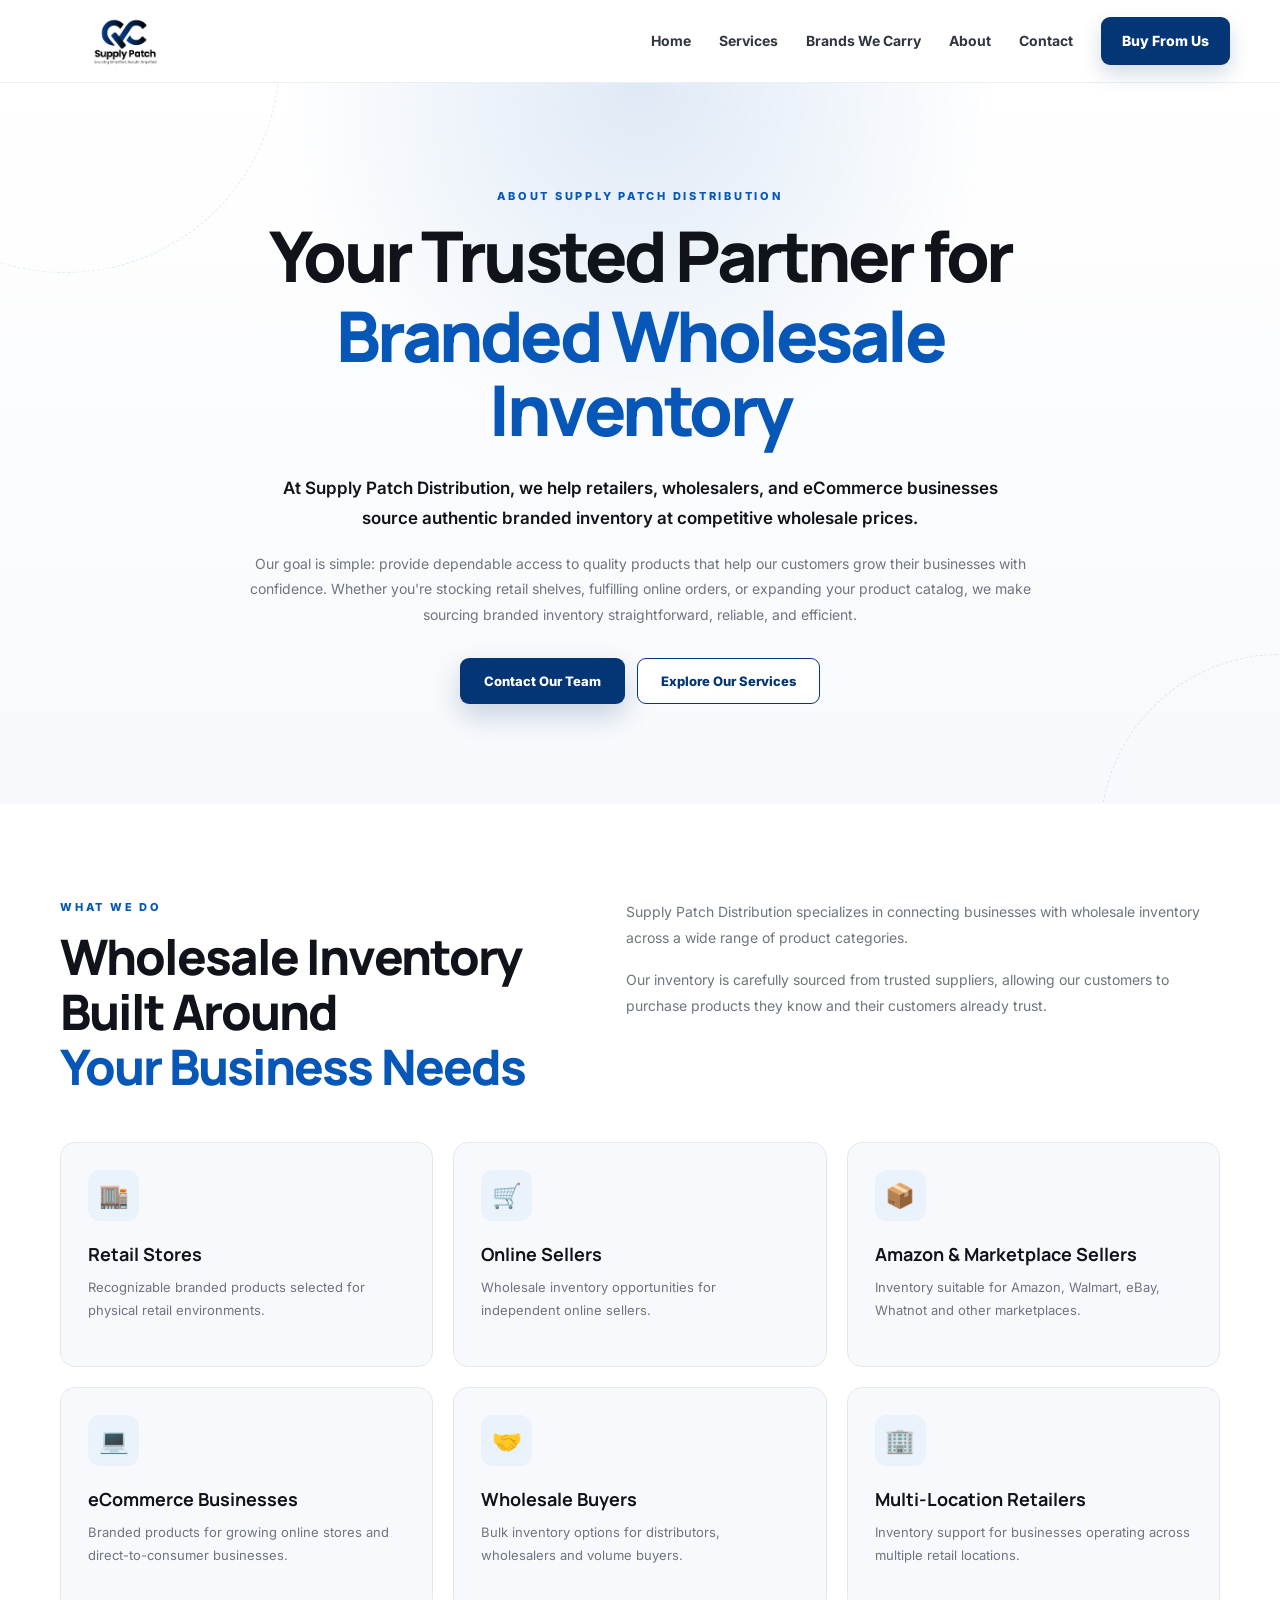
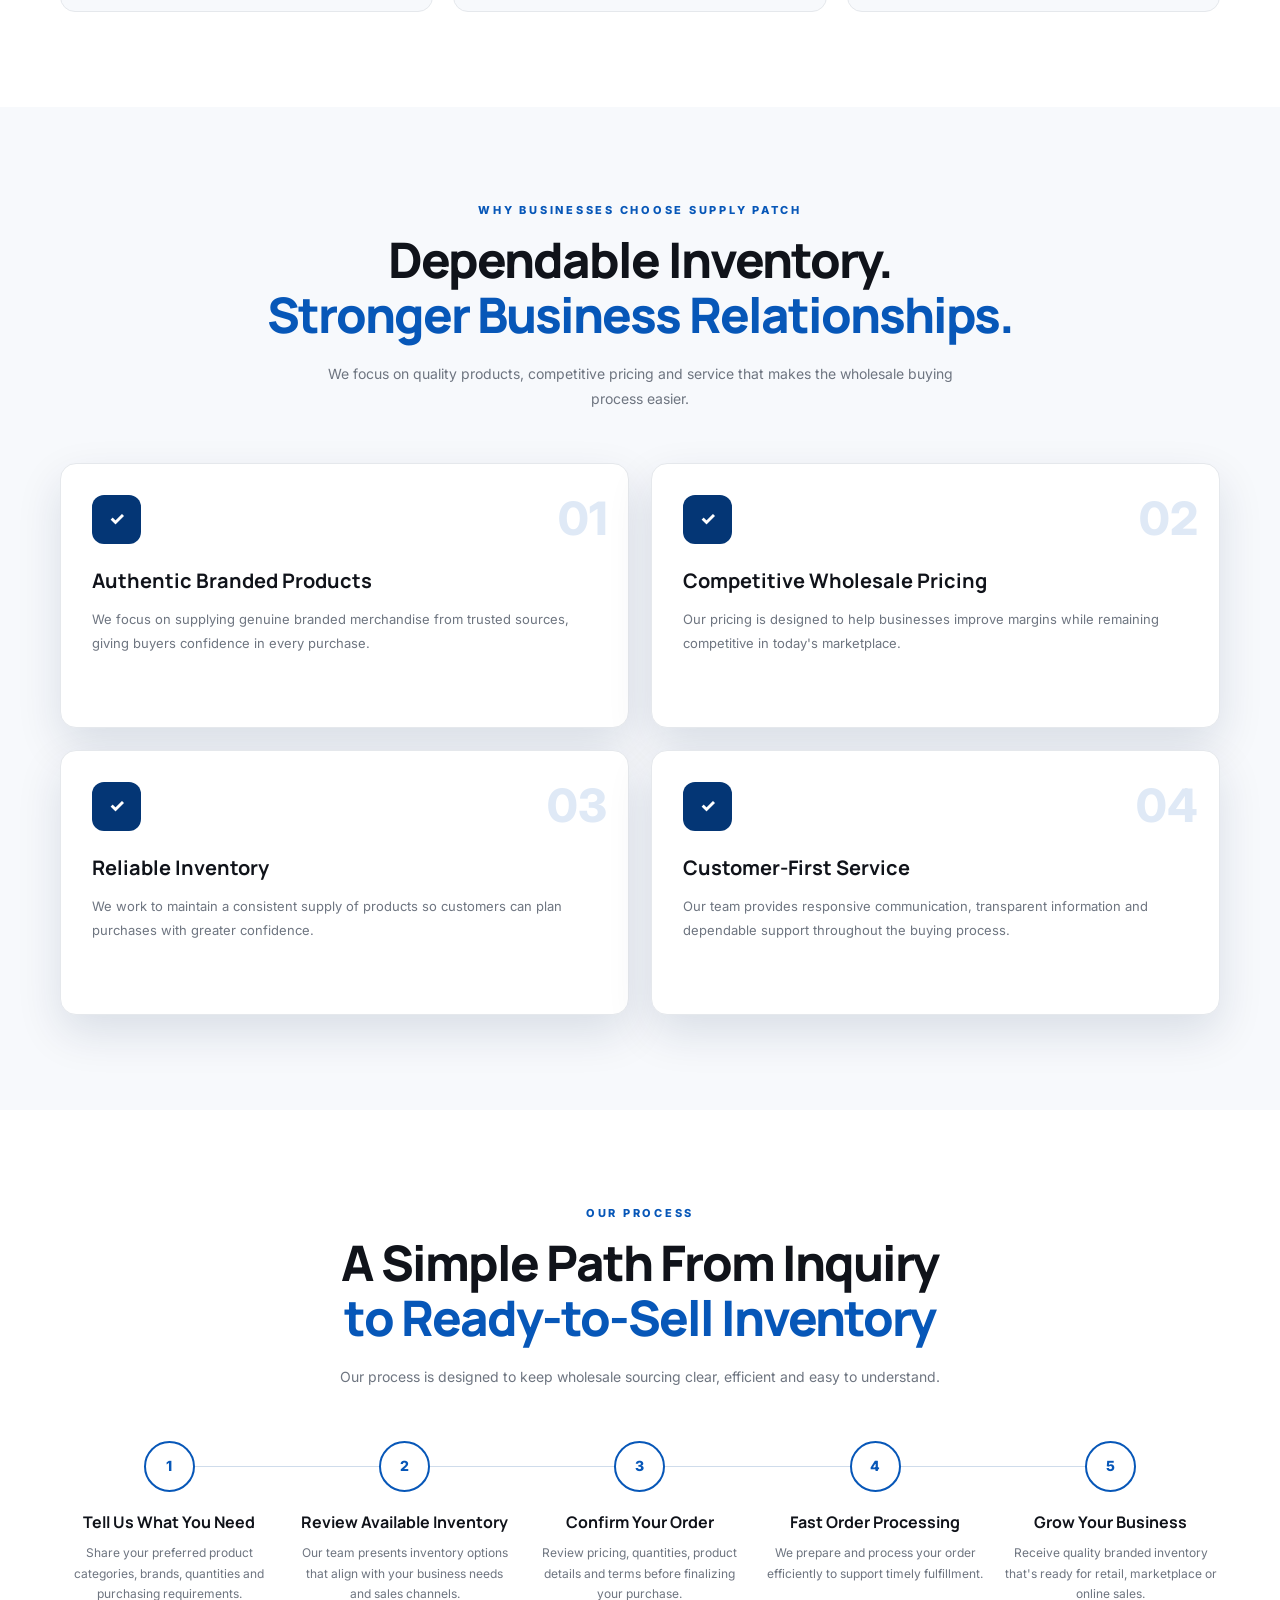
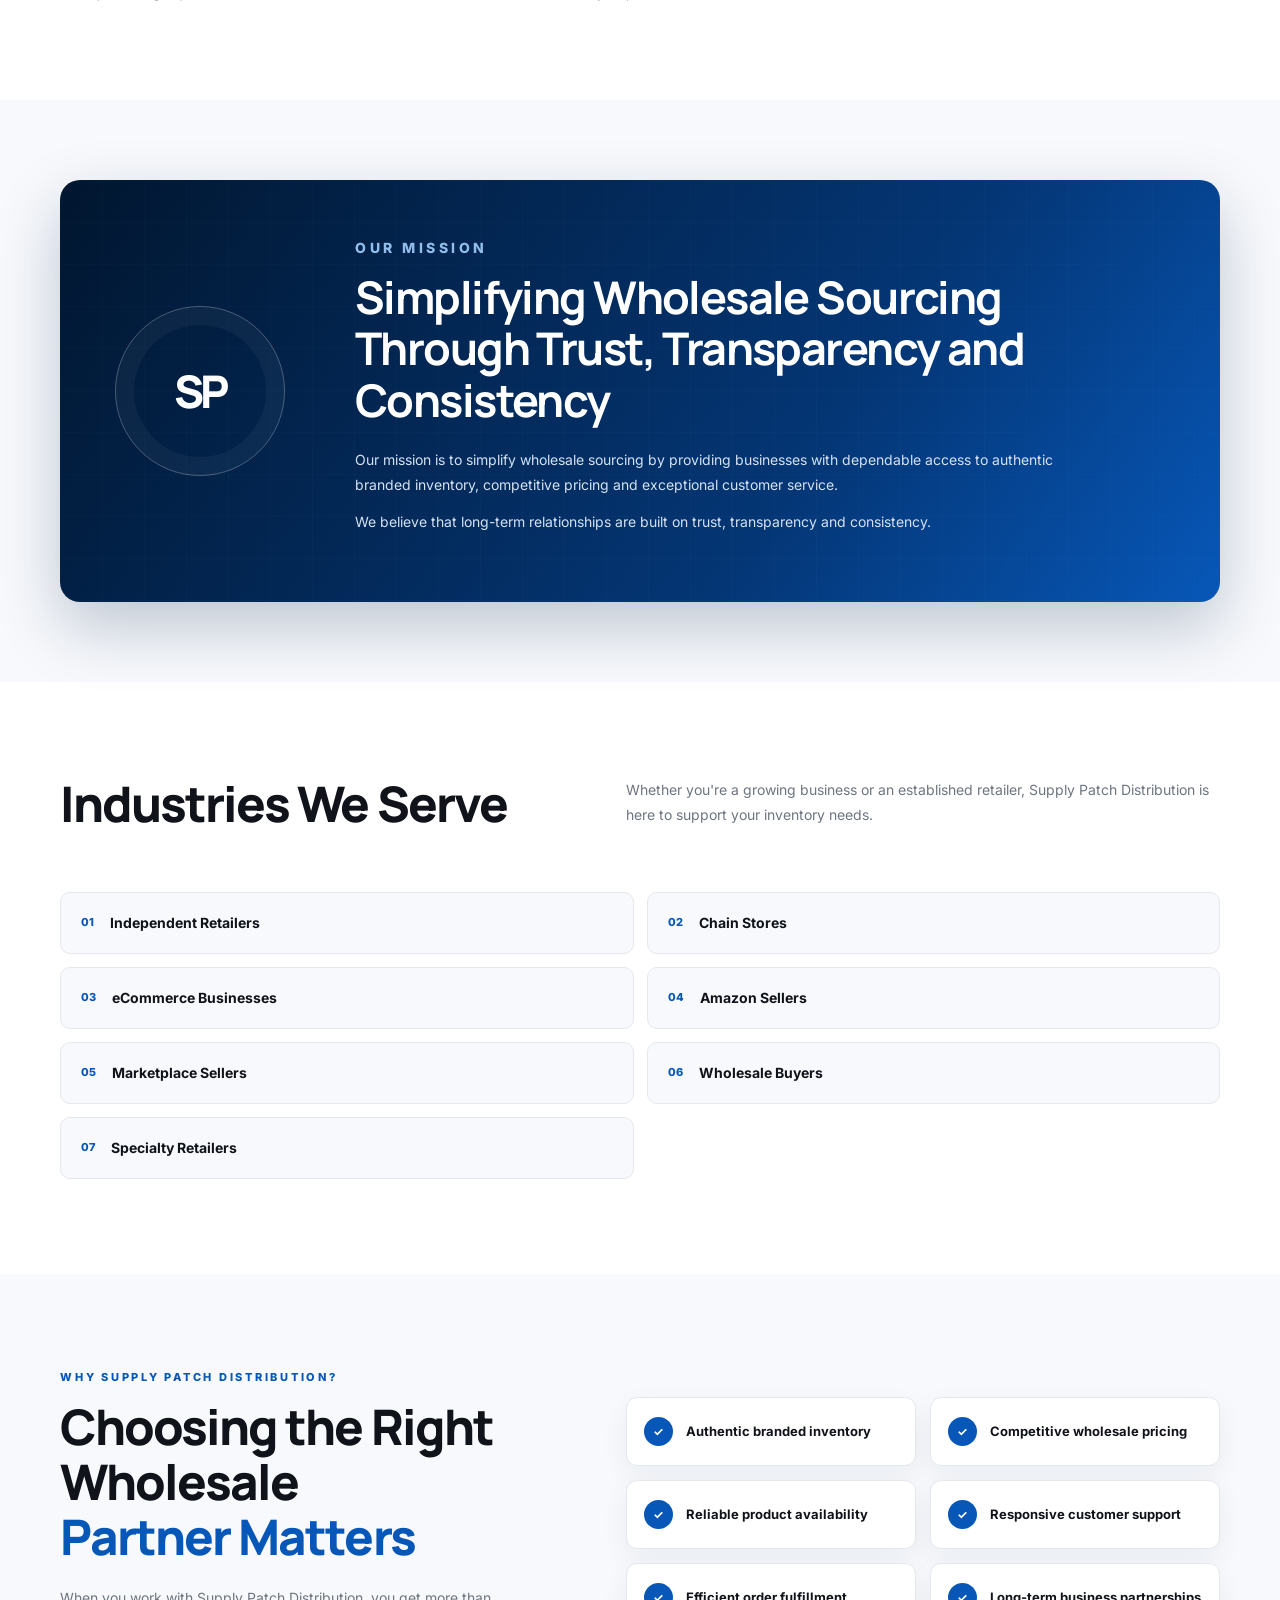
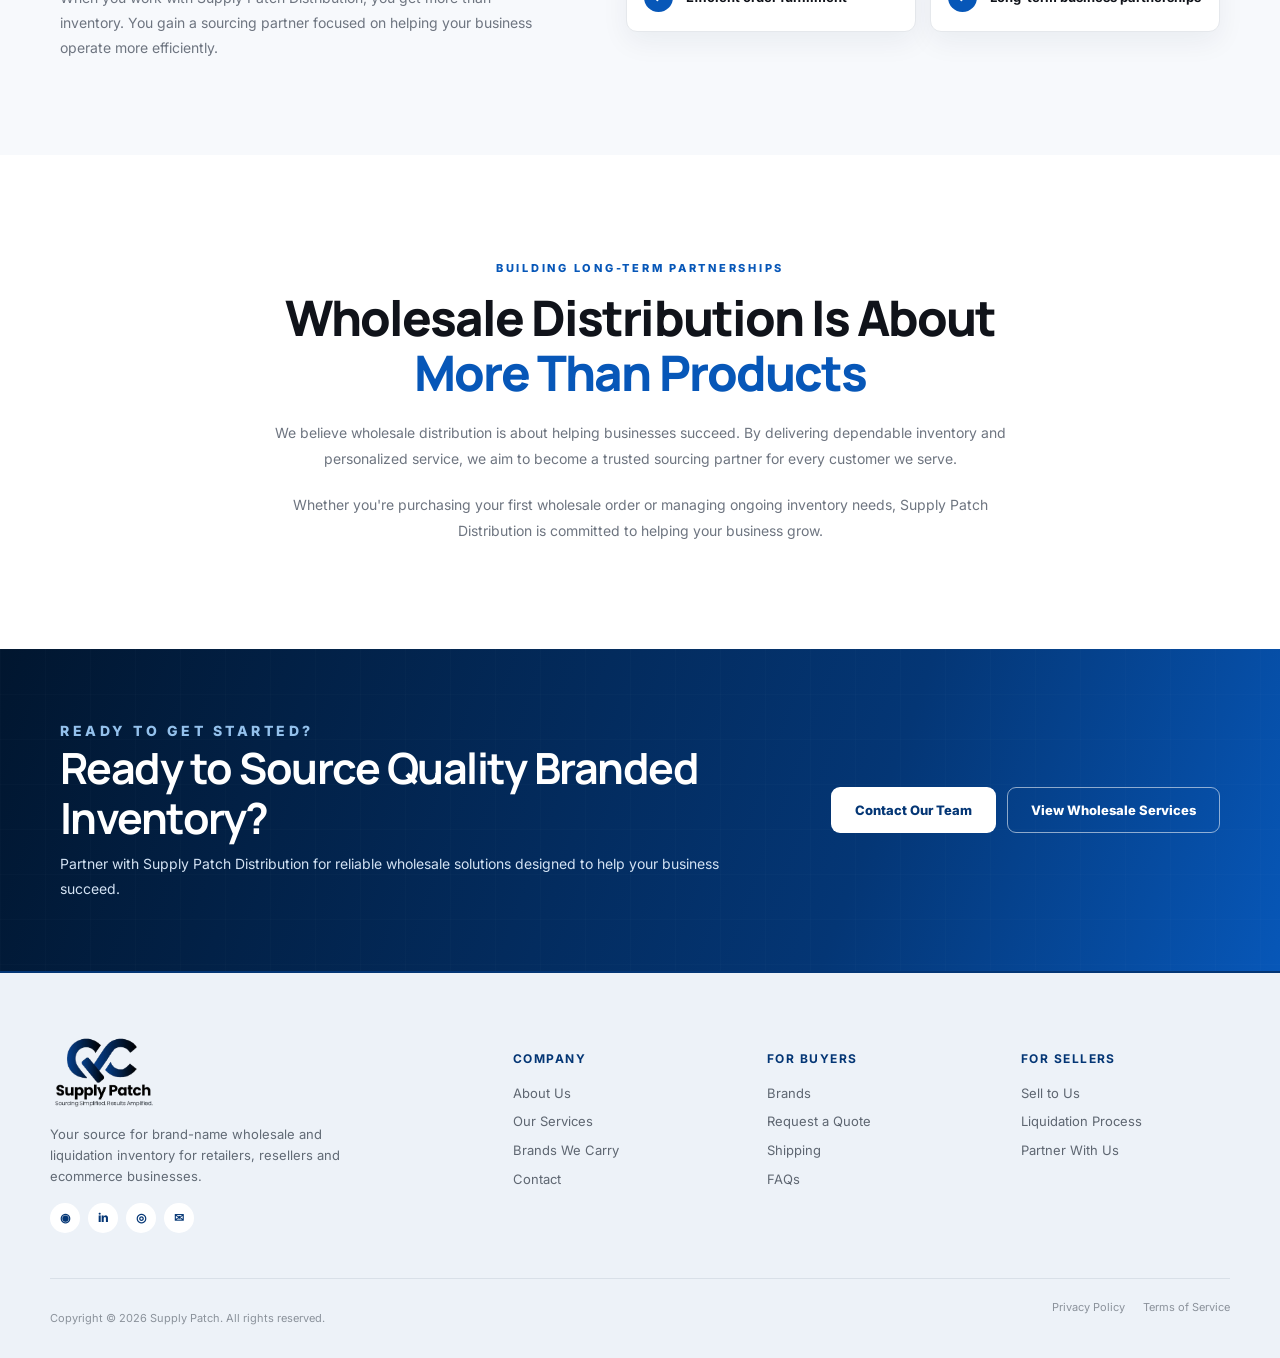
==== commit d86ebd75: "icon update" ====
--- a/about.html
+++ b/about.html
@@ -213,7 +213,7 @@
         <article class="benefit-card">
           <span class="benefit-number">02</span>
 
-          <div class="benefit-icon">↗</div>
+          <div class="benefit-icon">✓</div>
 
           <h3>Competitive Wholesale Pricing</h3>
 
@@ -227,7 +227,7 @@
         <article class="benefit-card">
           <span class="benefit-number">03</span>
 
-          <div class="benefit-icon">◫</div>
+          <div class="benefit-icon">✓</div>
 
           <h3>Reliable Inventory</h3>
 
@@ -241,7 +241,7 @@
         <article class="benefit-card">
           <span class="benefit-number">04</span>
 
-          <div class="benefit-icon">●</div>
+          <div class="benefit-icon">✓</div>
 
           <h3>Customer-First Service</h3>
 
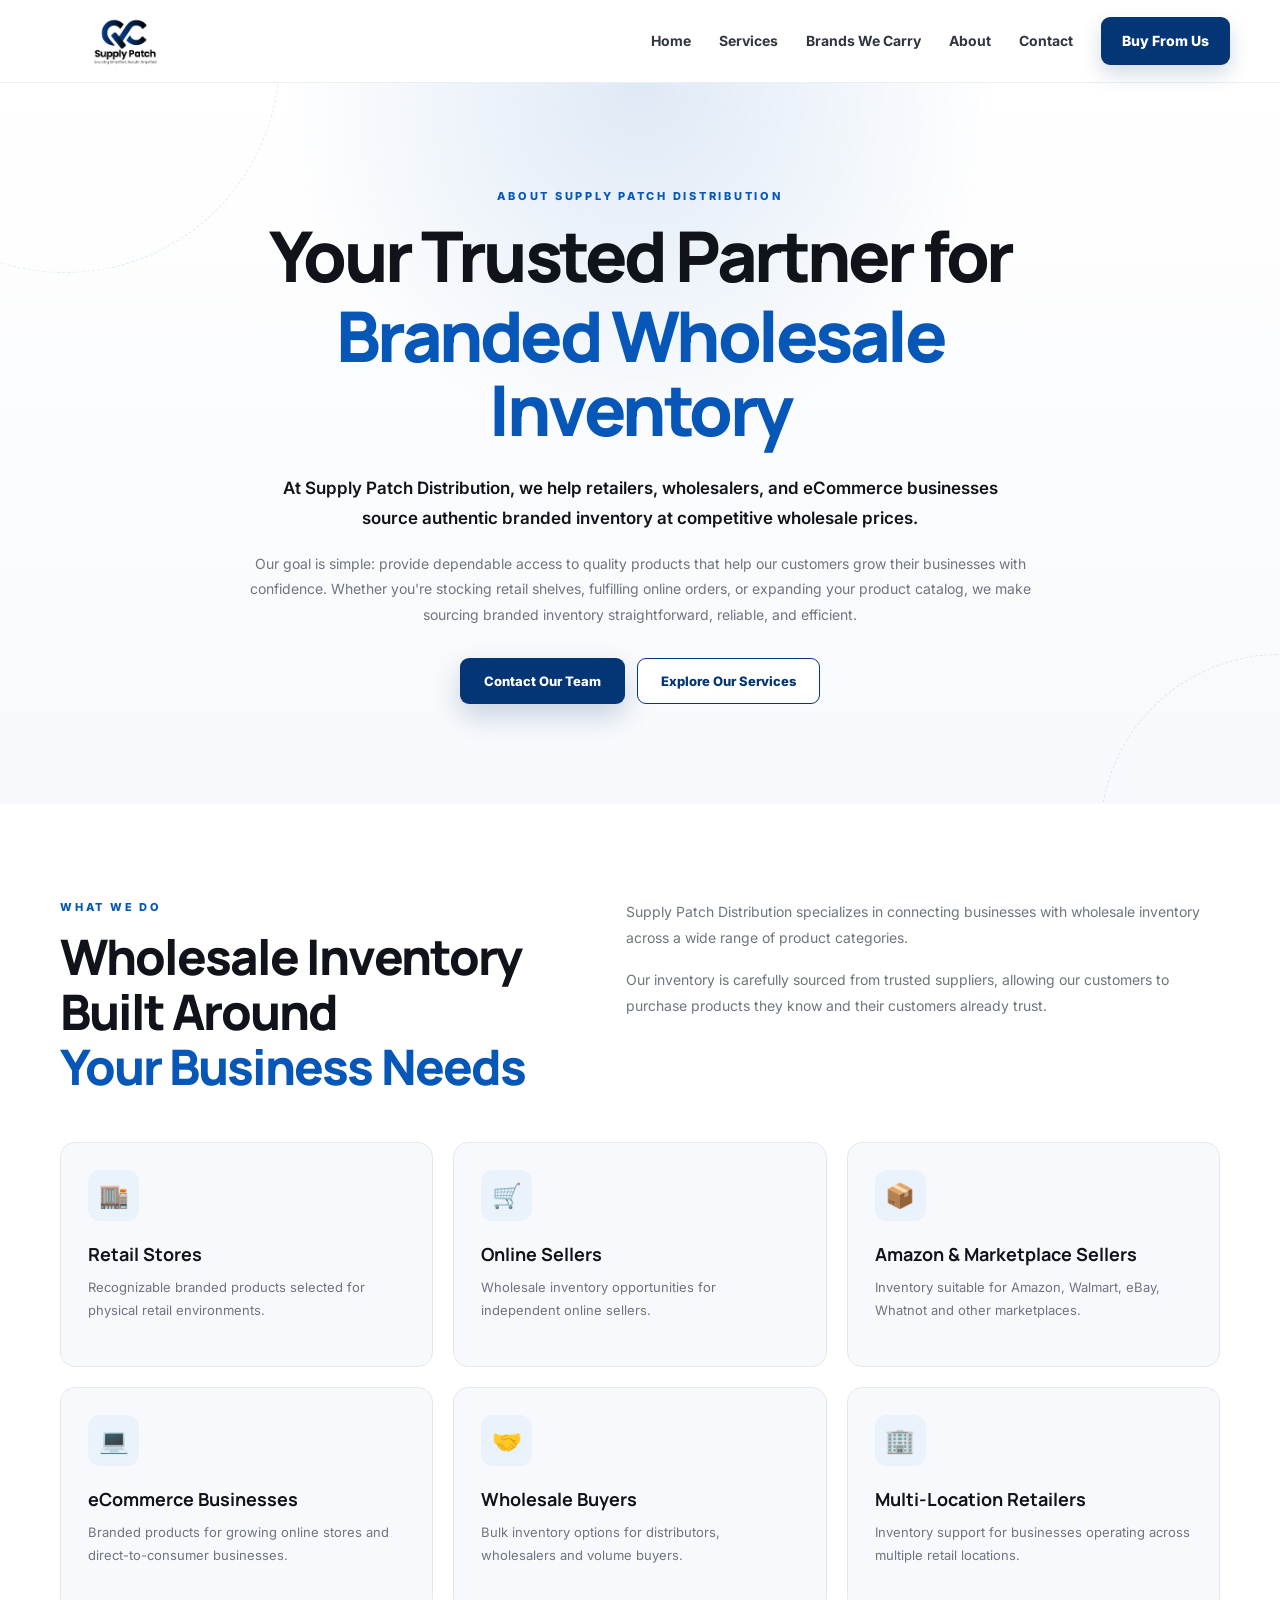
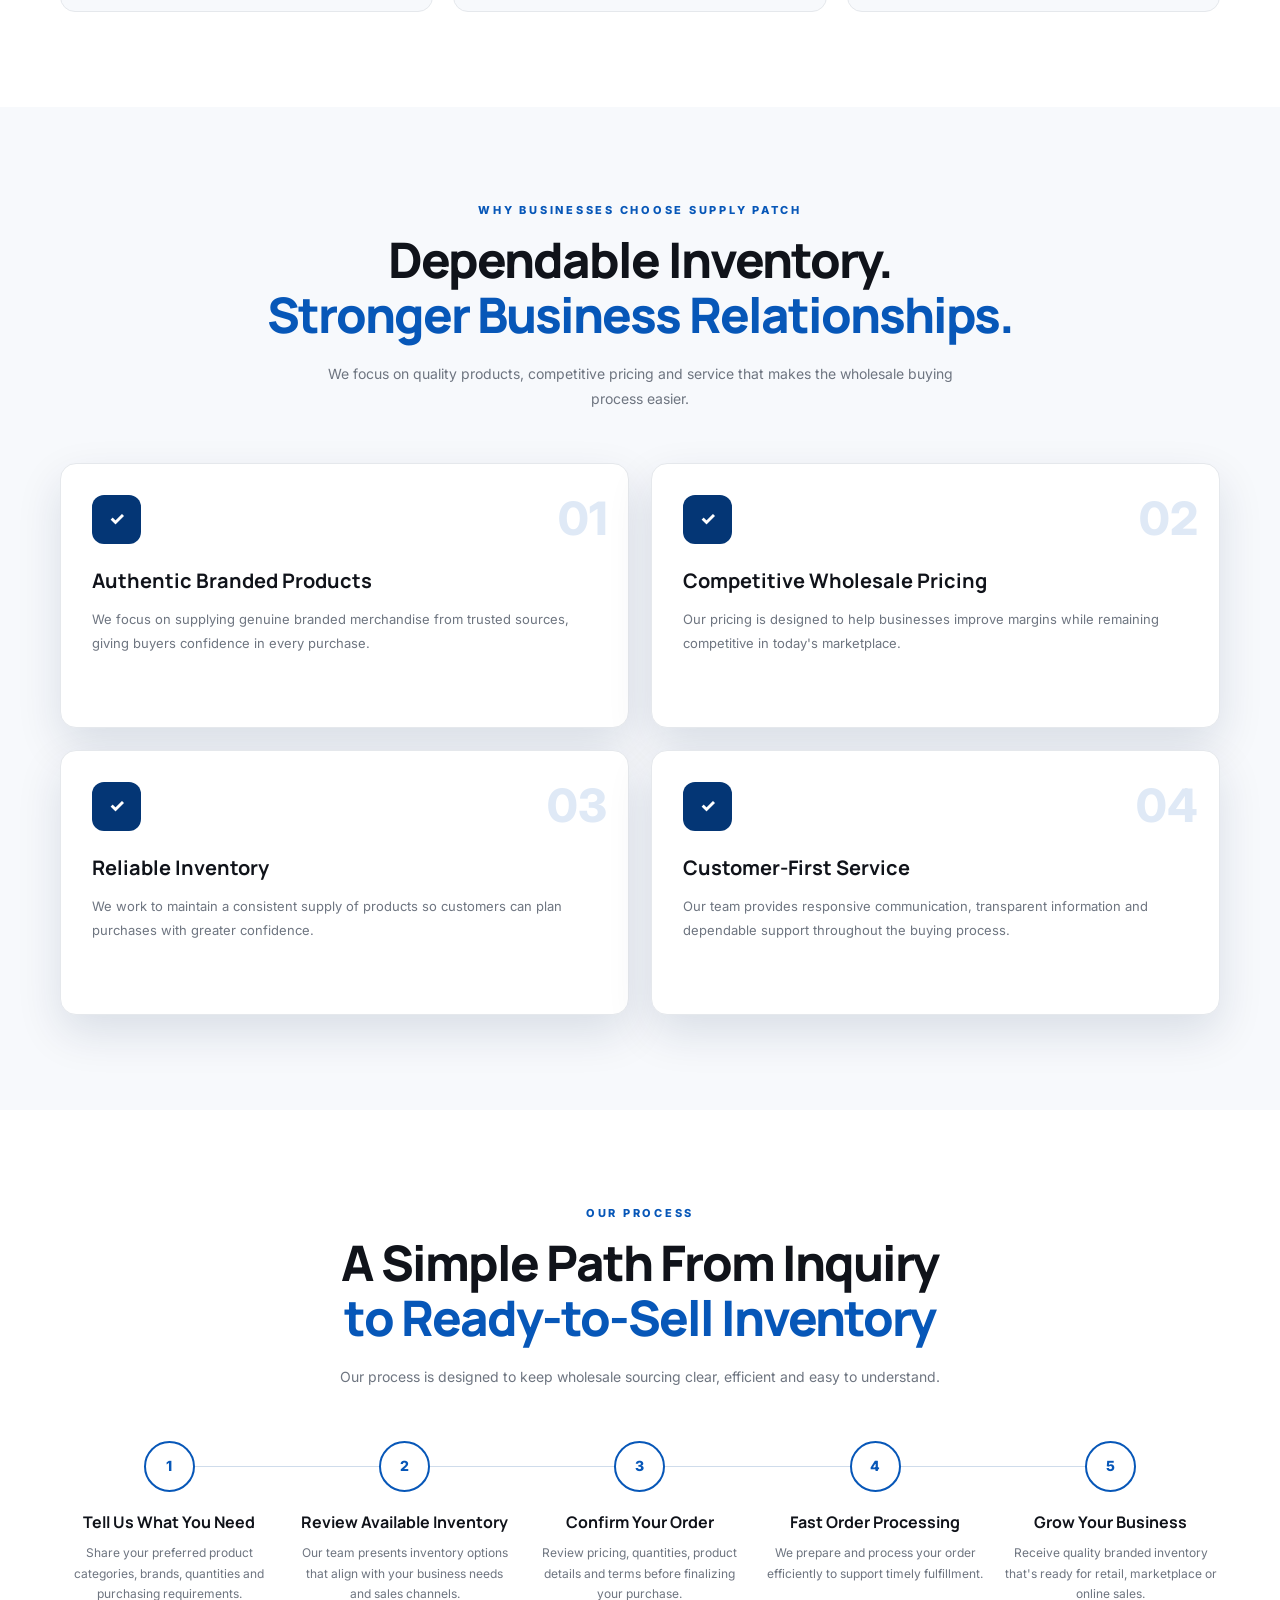
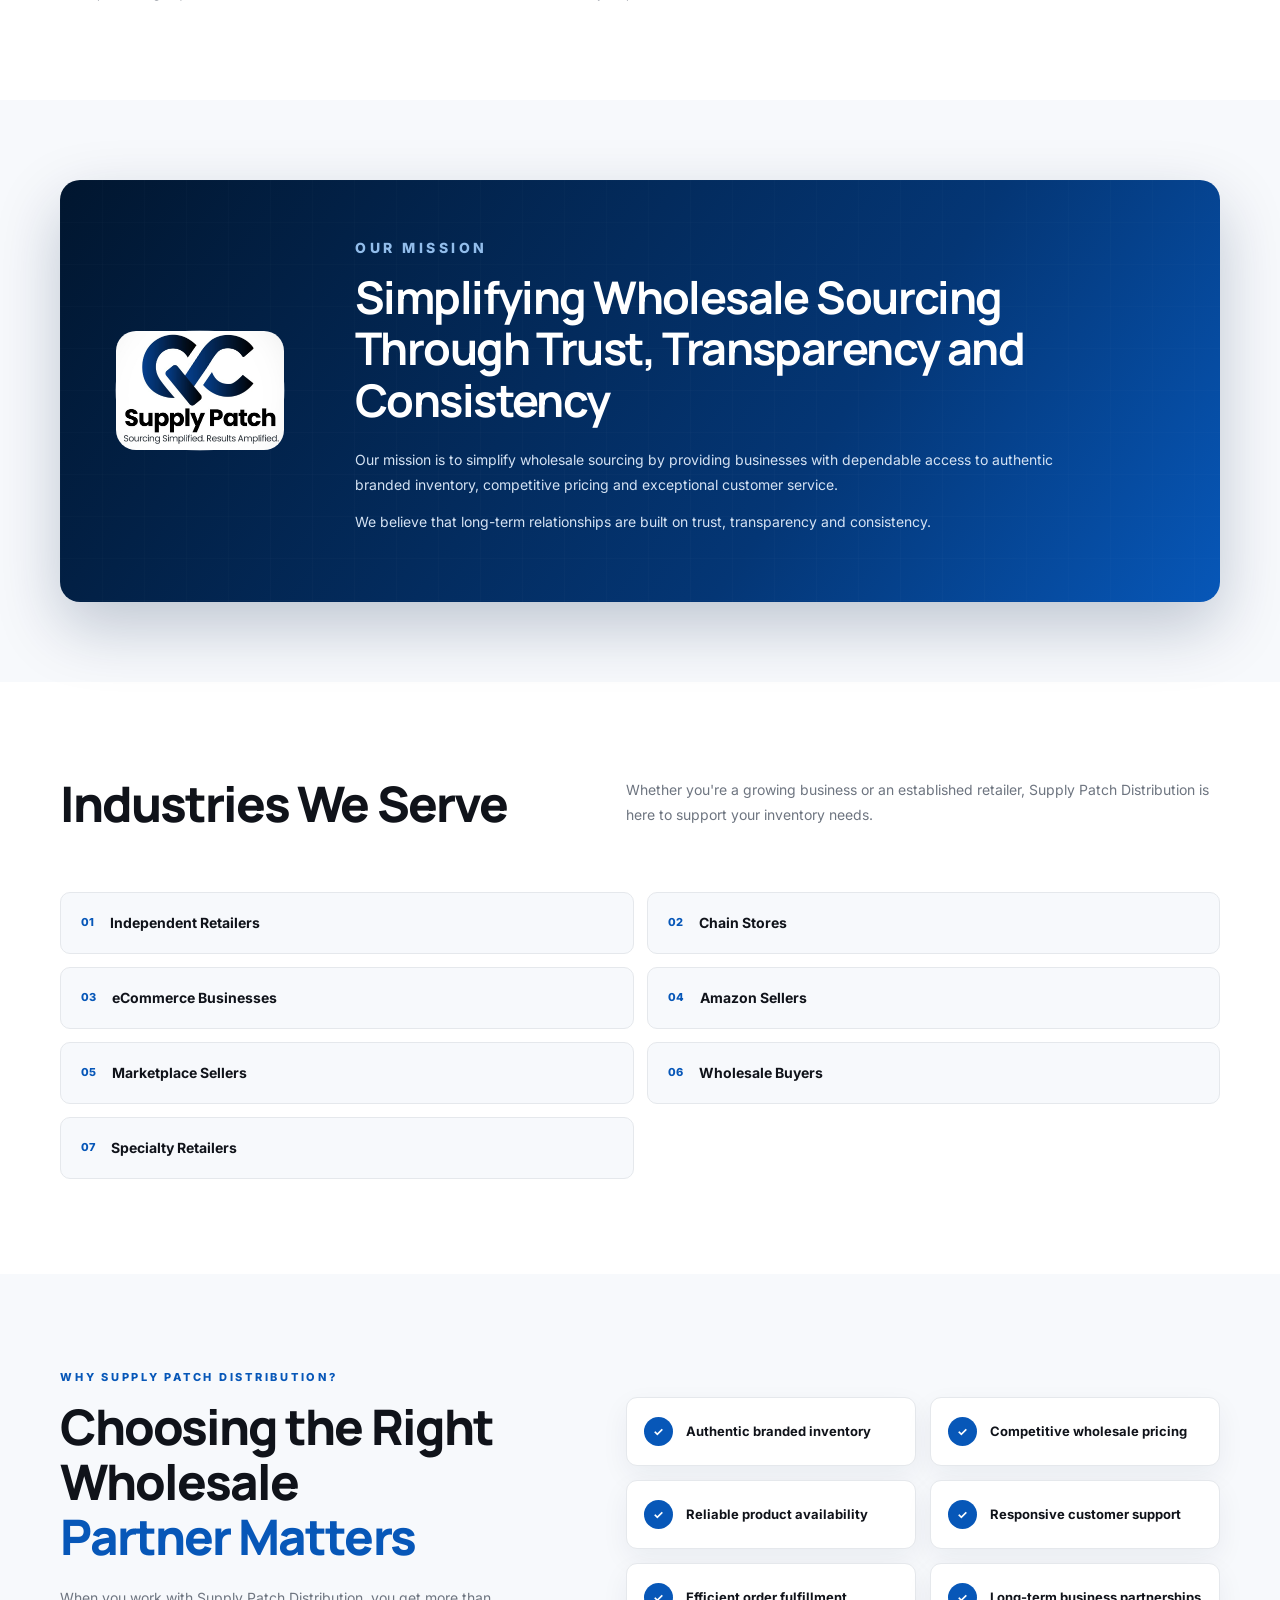
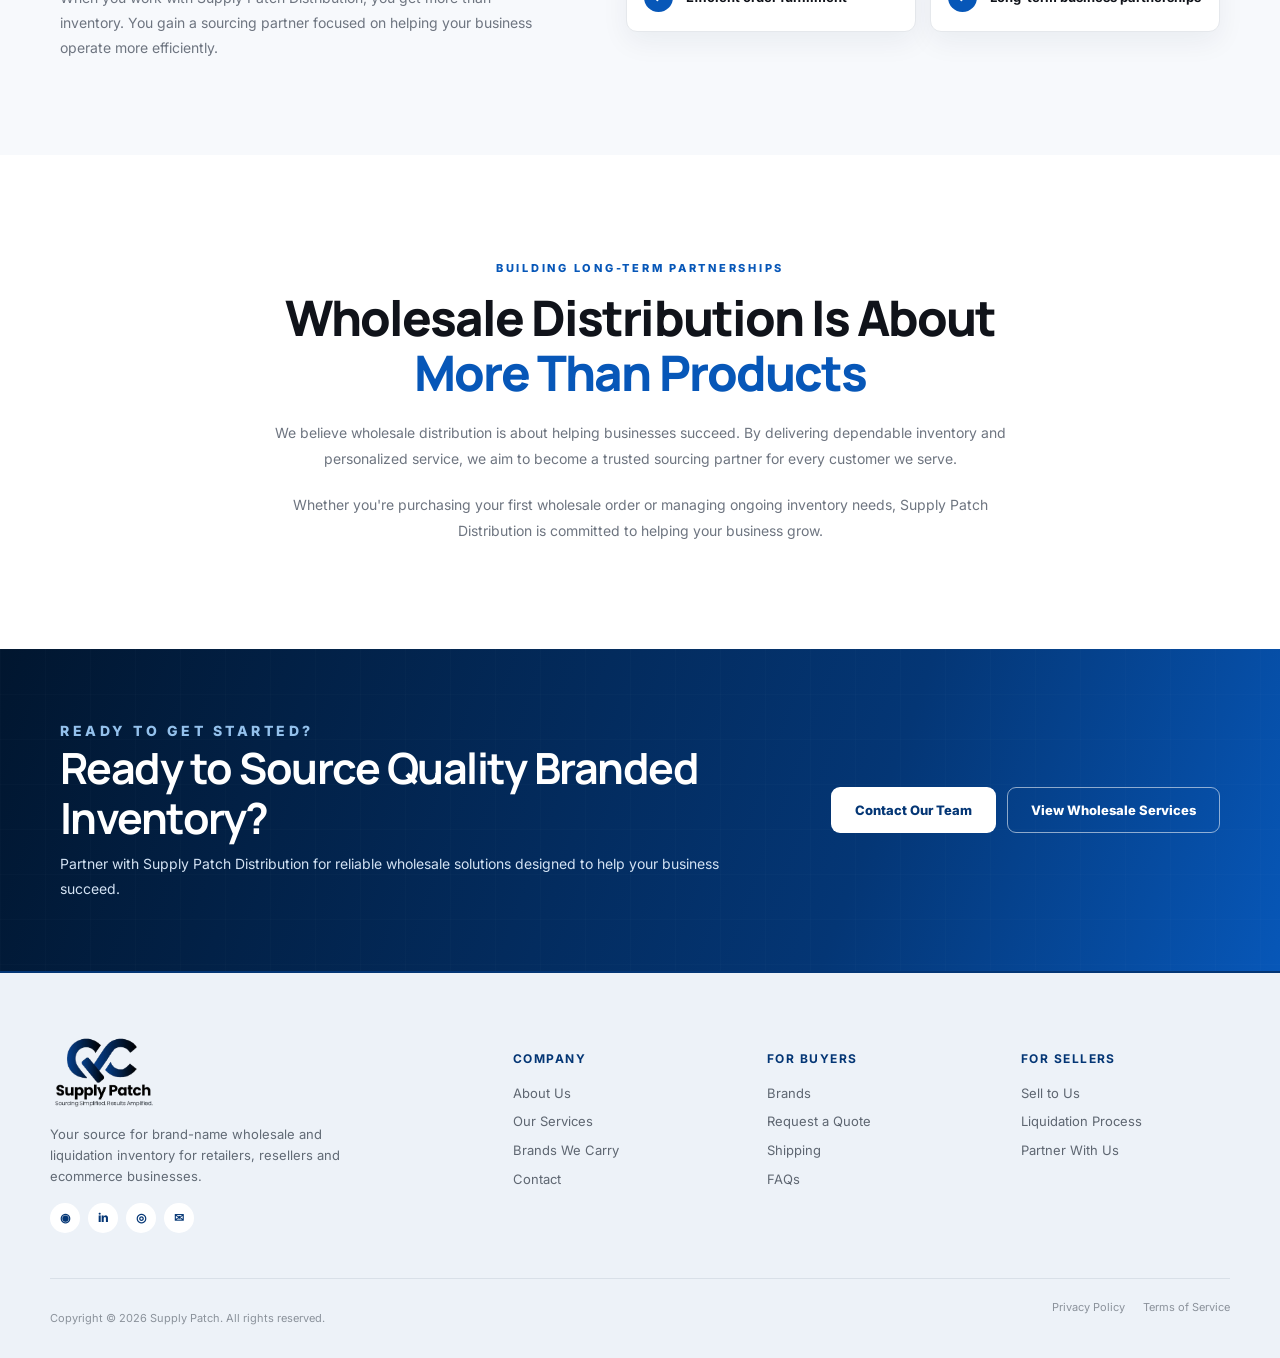
==== commit bd595598: "icon update" ====
--- a/about.html
+++ b/about.html
@@ -348,7 +348,7 @@
       <div class="mission-card">
 
         <div class="mission-mark">
-          <span>SP</span>
+          <img src="Logo-5-.jpg" alt="">
         </div>
 
         <div class="mission-content">
--- a/style.css
+++ b/style.css
@@ -574,7 +574,7 @@
 
 .category-grid {
   display: grid;
-  grid-template-columns: repeat(6, 1fr);
+  grid-template-columns: repeat(5, 1fr);
   gap: 14px;
 }
 .category-card {
@@ -1637,7 +1637,7 @@
 
 .mission-mark {
   width: 170px;
-  height: 170px;
+  /* height: 170px; */
 
   display: grid;
   place-items: center;
@@ -1647,6 +1647,9 @@
 
   box-shadow:
     inset 0 0 0 18px rgba(255, 255, 255, 0.04);
+}
+.mission-mark img {
+  border-radius: 20px;
 }
 
 .mission-mark span {
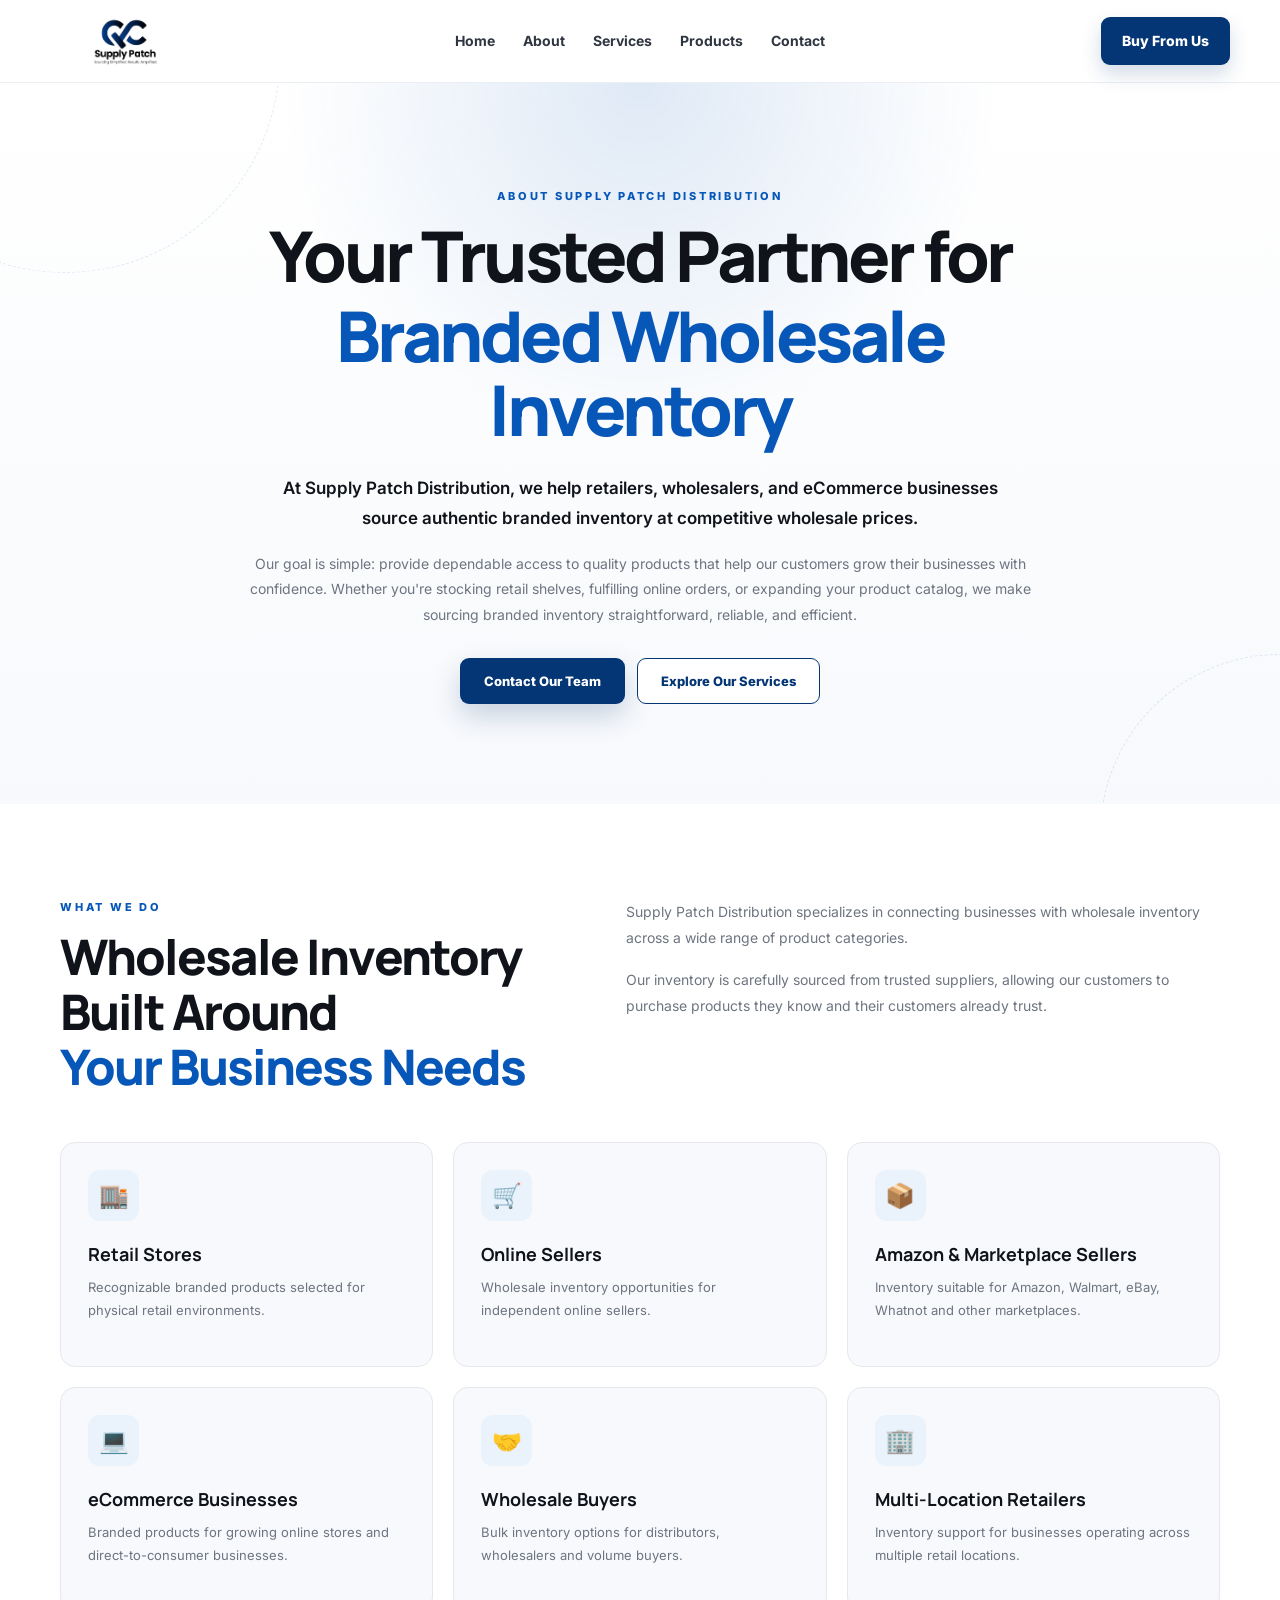
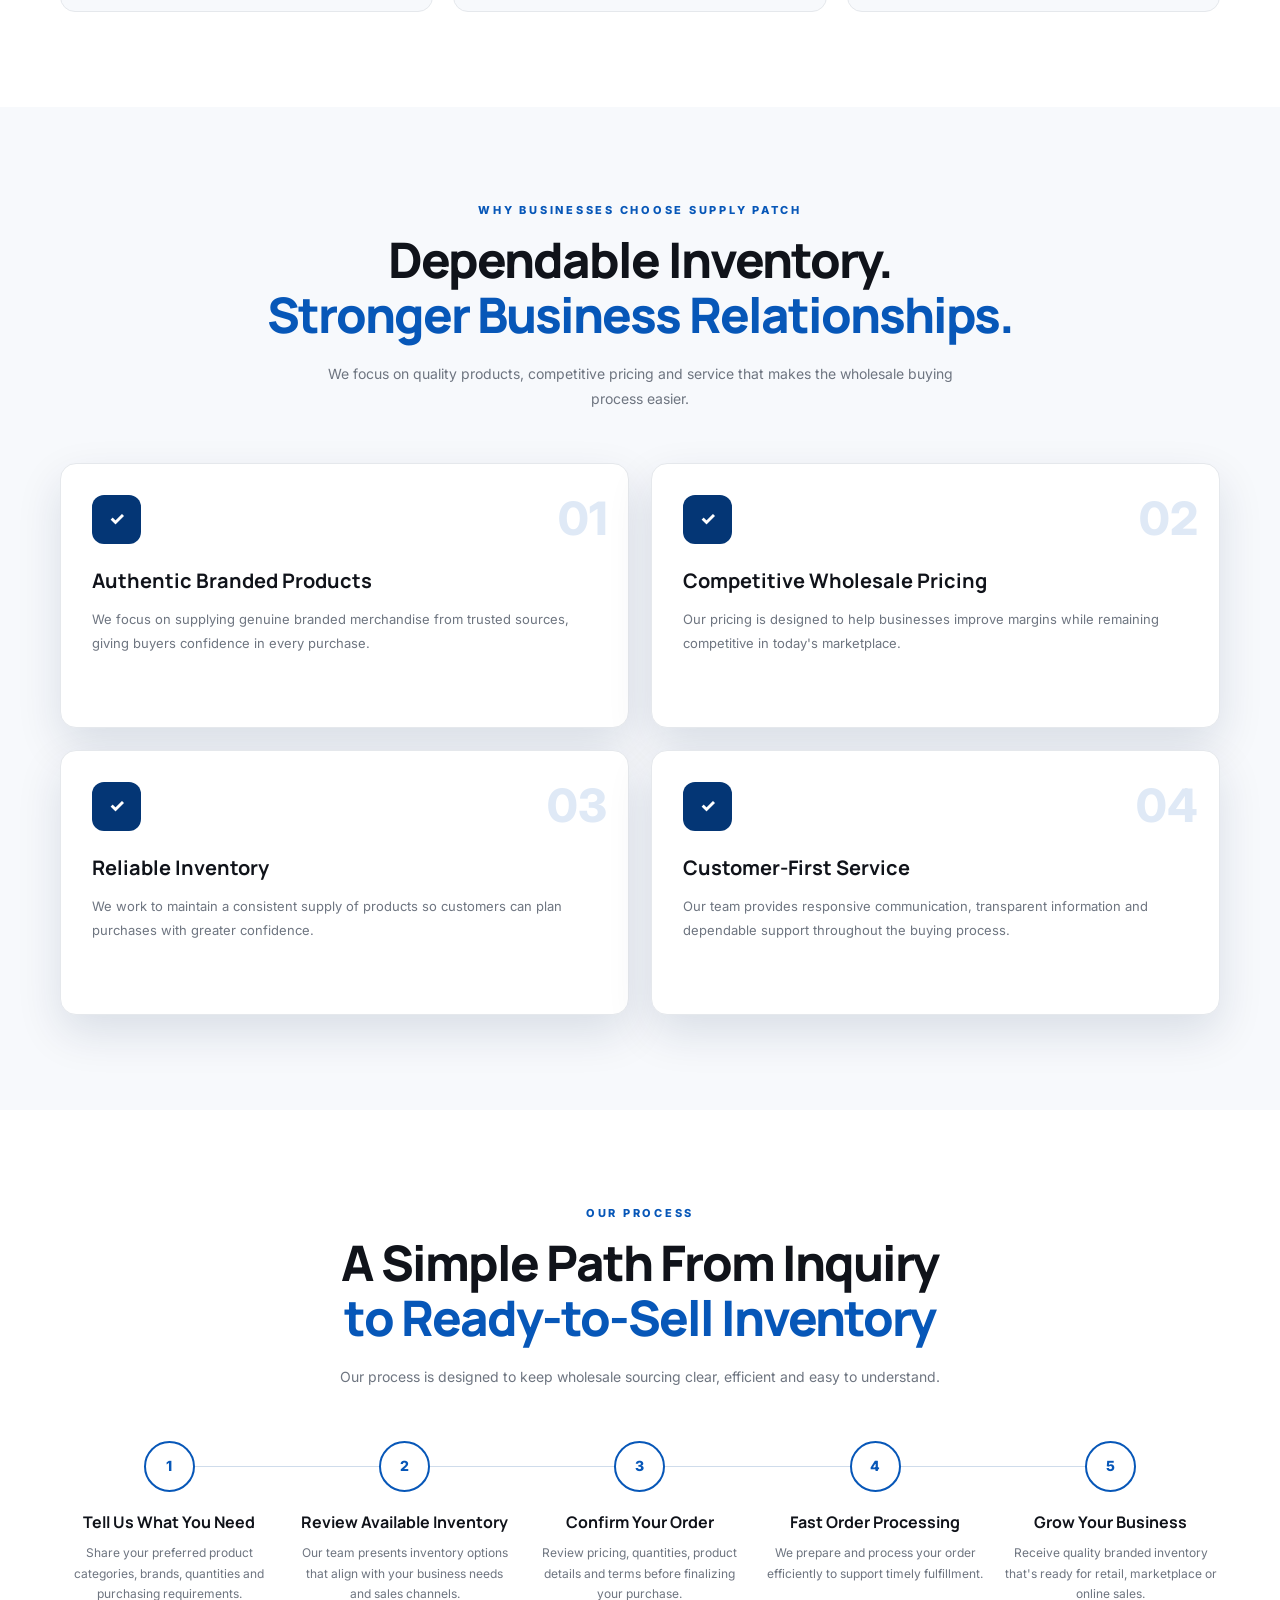
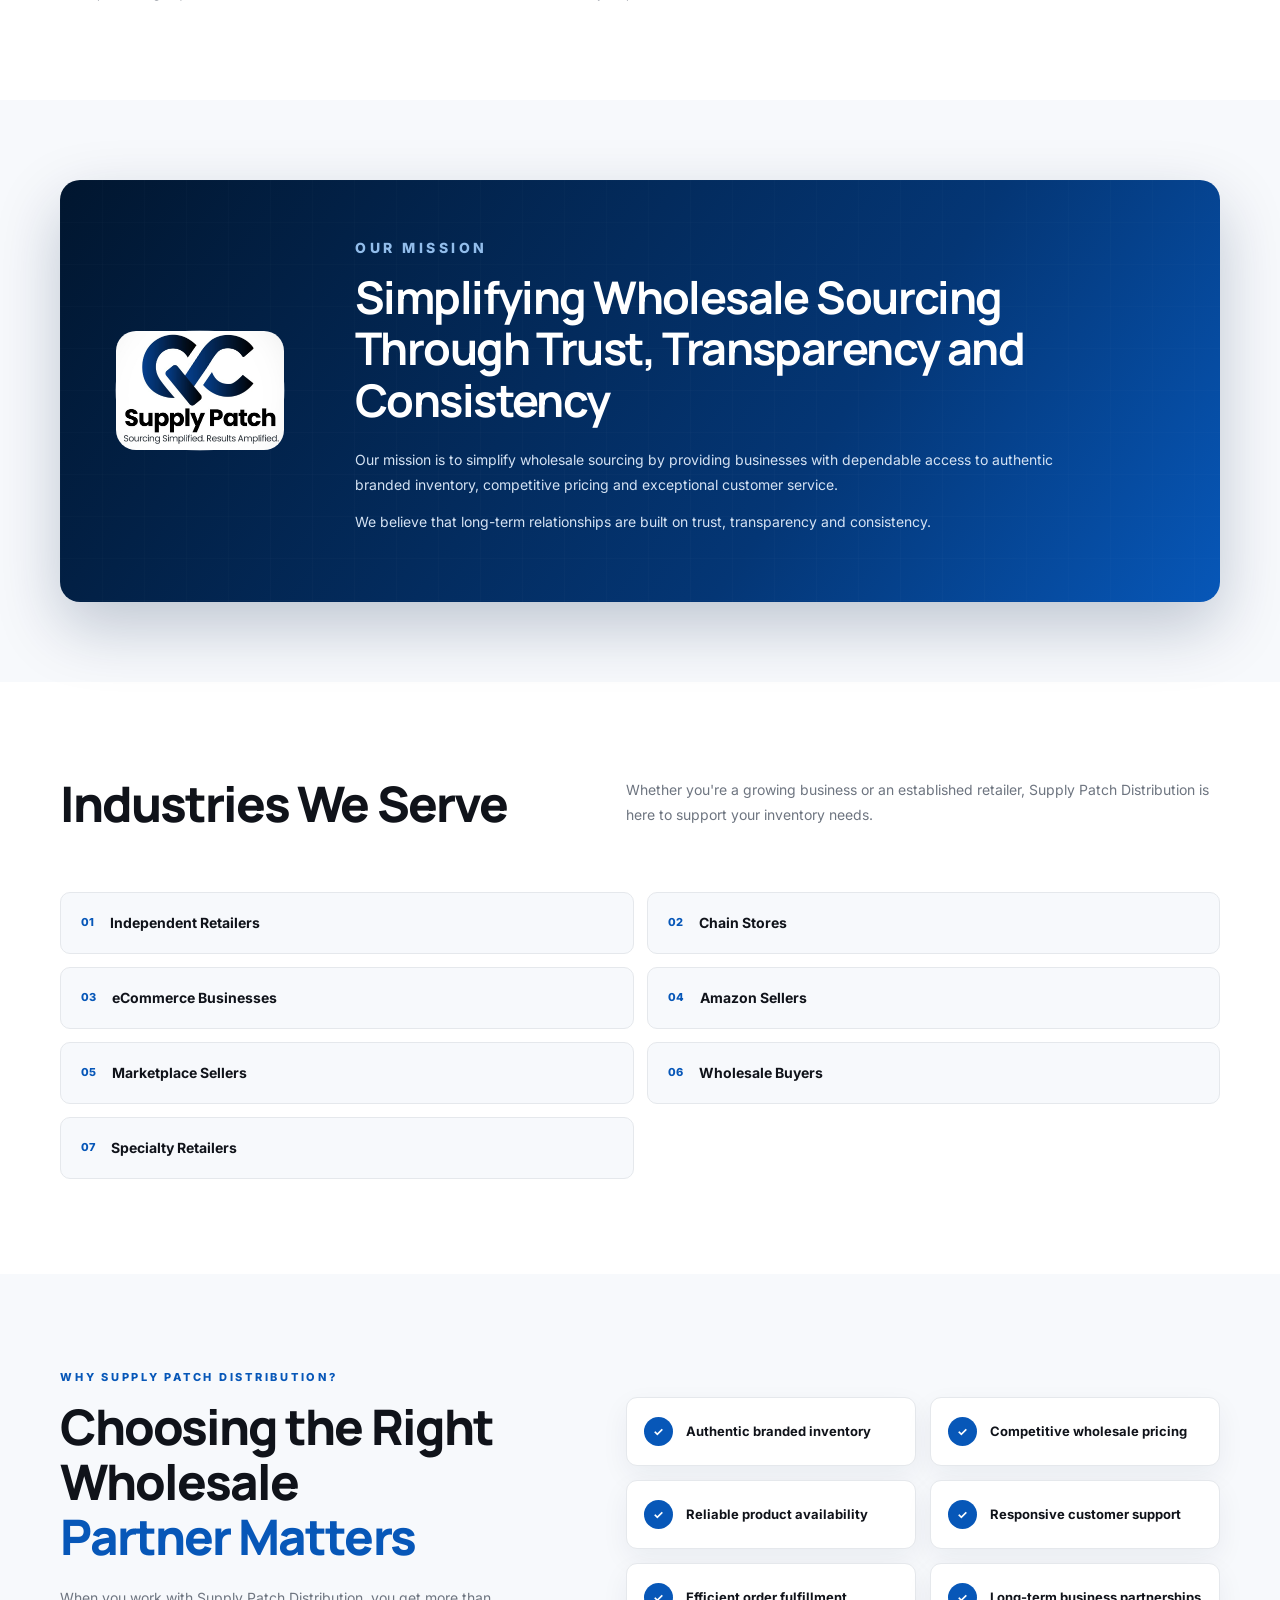
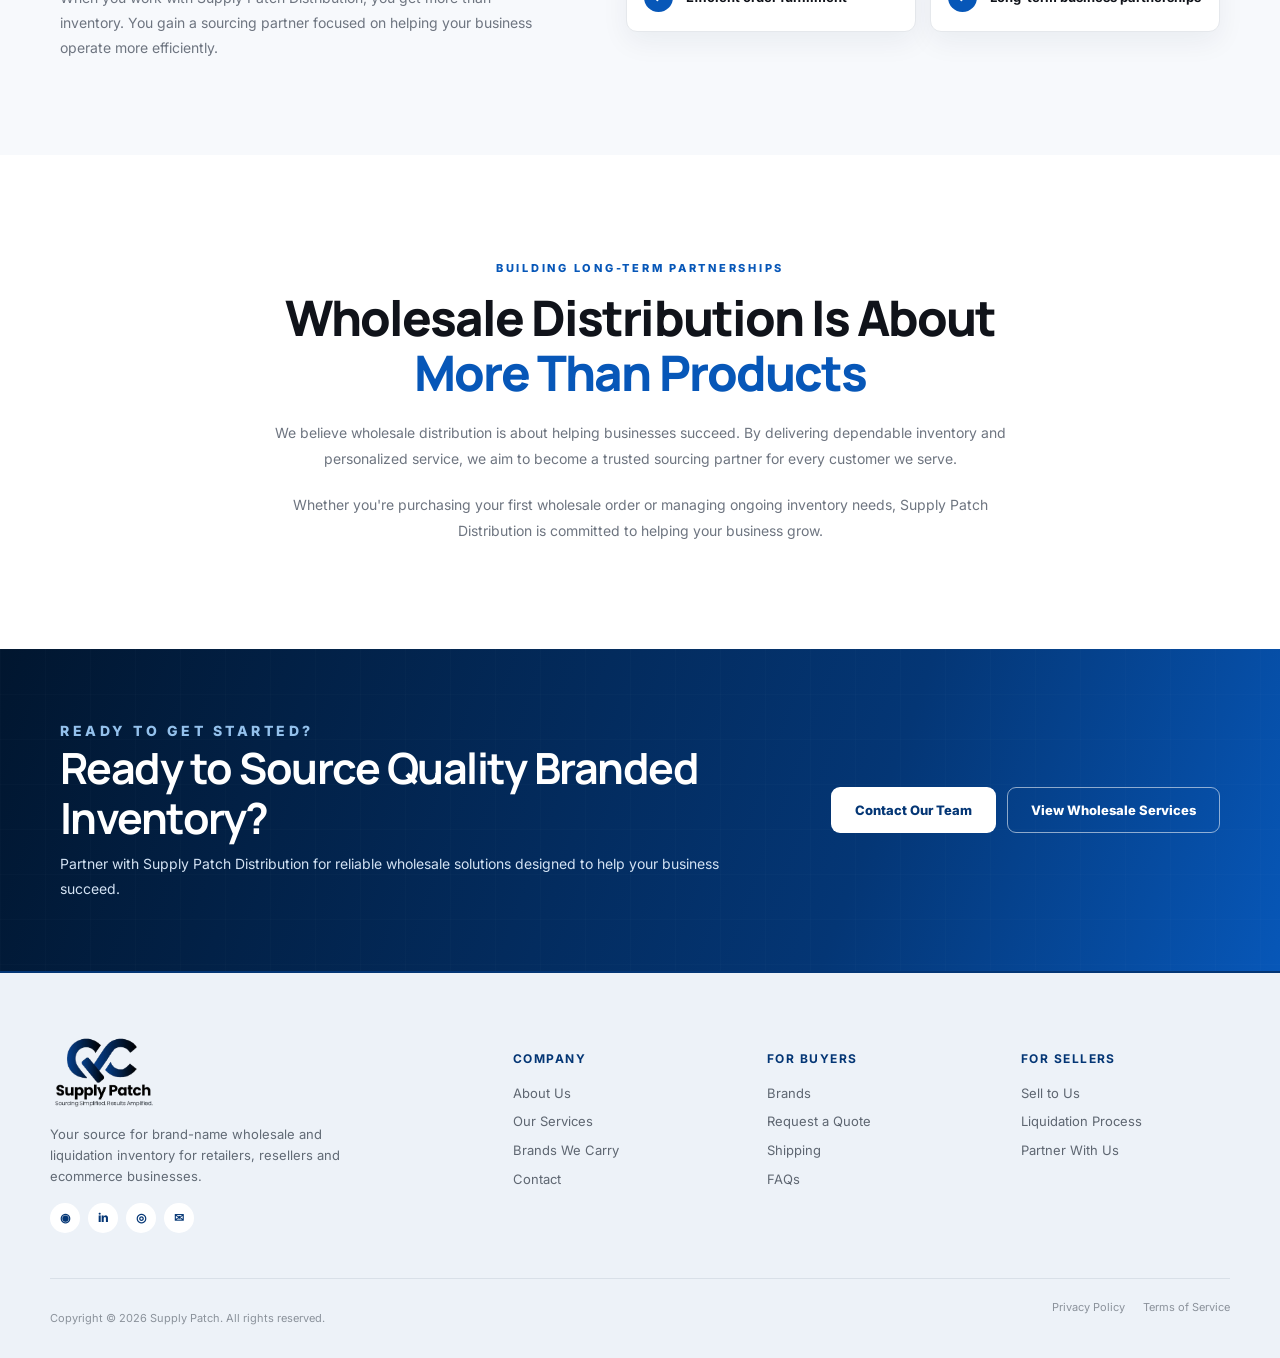
==== commit f698cbbf: "page update" ====
--- a/about.html
+++ b/about.html
@@ -16,30 +16,30 @@
 
 <body>
 
-    <header class="site-header">
-        <div class="container nav-wrap">
-            <a href="index.html" class="brand" aria-label="Supply Patch home">
-                <img src="logo.png" alt="Supply Patch logo" />
-            </a>
-
-            <button class="menu-toggle" aria-label="Toggle menu" aria-expanded="false">
-                <span></span><span></span><span></span>
-            </button>
-
-            <nav class="main-nav">
-                <a class="active" href="index.html">Home</a>
-                <a href="services.html">Services</a>
-                <a href="#categories">Brands We Carry</a>
-                <a href="#about">About</a>
-                <a href="#contact">Contact</a>
-            </nav>
-
-            <div class="nav-actions">
-                <!-- <a class="btn btn-outline" href="#sell">Sell to Us</a> -->
-                <a class="btn btn-primary" href="#buy">Buy From Us</a>
-            </div>
-        </div>
-    </header>
+     <header class="site-header">
+    <div class="container nav-wrap">
+      <a href="index.html" class="brand" aria-label="Supply Patch home">
+        <img src="logo.png" alt="Supply Patch logo" />
+      </a>
+
+      <button class="menu-toggle" aria-label="Toggle menu" aria-expanded="false">
+        <span></span><span></span><span></span>
+      </button>
+
+      <nav class="main-nav">
+        <a class="active" href="index.html">Home</a>
+         <a href="about.html">About</a>
+        <a href="services.html">Services</a>
+        <a href="products.html">Products</a>
+        <a href="#contact">Contact</a>
+      </nav>
+
+      <div class="nav-actions">
+        <!-- <a class="btn btn-outline" href="#sell">Sell to Us</a> -->
+        <a class="btn btn-primary" href="#buy">Buy From Us</a>
+      </div>
+    </div>
+  </header>
 
    <main class="about-page">
 
--- a/style.css
+++ b/style.css
@@ -270,33 +270,40 @@
   border-bottom: 1px solid rgba(4, 54, 117, 0.08);
   backdrop-filter: blur(14px);
 }
+
 .nav-wrap {
   min-height: 82px;
   display: flex;
   align-items: center;
   gap: 28px;
-}
+  position: relative;
+}
+
 .brand {
   width: 150px;
   flex-shrink: 0;
 }
+
 .brand img {
   width: 100%;
   height: 52px;
   object-fit: contain;
 }
+
 .main-nav {
   display: flex;
   align-items: center;
   gap: 28px;
   margin-left: auto;
 }
+
 .main-nav a {
   font-size: 14px;
   font-weight: 700;
   color: #303641;
   position: relative;
 }
+
 .main-nav a::after {
   content: "";
   position: absolute;
@@ -308,17 +315,21 @@
   transform: scaleX(0);
   transition: 0.25s;
 }
+
 .main-nav a:hover::after,
 .main-nav a.active::after {
   transform: scaleX(1);
 }
+
 .main-nav a.active {
   color: var(--blue);
 }
+
 .nav-actions {
   display: flex;
   gap: 10px;
 }
+
 .btn {
   display: inline-flex;
   align-items: center;
@@ -331,37 +342,62 @@
   cursor: pointer;
   transition: 0.25s;
 }
+
 .btn:hover {
   transform: translateY(-2px);
 }
+
 .btn-primary {
   background: var(--navy);
   color: #fff;
   box-shadow: 0 9px 20px rgba(4, 54, 117, 0.18);
 }
+
 .btn-primary:hover {
   background: var(--navy-dark);
 }
+
 .btn-outline {
   border-color: var(--navy);
   color: var(--navy);
   background: white;
 }
+
 .btn-outline:hover {
   background: var(--blue-soft);
 }
+
 .menu-toggle {
   display: none;
   border: 0;
   background: transparent;
   padding: 6px;
 }
+
 .menu-toggle span {
   display: block;
   width: 24px;
   height: 2px;
   background: var(--navy);
   margin: 5px;
+}
+
+/* ===========================
+   Desktop Only Navigation
+=========================== */
+@media (min-width: 992px) {
+
+  .main-nav {
+    position: absolute;
+    left: 50%;
+    transform: translateX(-50%);
+    margin-left: 0;
+  }
+
+  .nav-actions {
+    margin-left: auto;
+  }
+
 }
 
 .hero {
@@ -2976,3 +3012,884 @@
     transition: none;
   }
 }
+/* /////////////////////////////////////////////////////////////////////////// */
+
+
+
+
+
+/* ///////////////////// products css start /////////// */
+
+:root {
+  --navy: #043675;
+  --navy-dark: #021f46;
+  --navy-deep: #01162f;
+  --blue: #0757b8;
+  --blue-soft: #eaf2fb;
+  --ink: #10131a;
+  --muted: #6e7580;
+  --line: #e5e8ec;
+  --surface: #f7f9fc;
+  --white: #ffffff;
+  --green: #20b66a;
+  --shadow: 0 18px 45px rgba(2, 31, 70, 0.12);
+}
+
+
+/* Base */
+
+.products-page {
+  color: var(--ink);
+  background: var(--white);
+}
+
+.products-page *,
+.products-page *::before,
+.products-page *::after {
+  box-sizing: border-box;
+}
+
+.products-page .container {
+  width: min(1160px, calc(100% - 40px));
+  margin-inline: auto;
+}
+
+.products-page h1,
+.products-page h2,
+.products-page h3 {
+  font-family: "Manrope", sans-serif;
+}
+
+.products-label {
+  margin: 0 0 13px;
+
+  color: var(--blue);
+
+  font-size: 11px;
+  font-weight: 800;
+  letter-spacing: 0.25em;
+}
+
+
+/* Buttons */
+
+.products-btn {
+  min-height: 46px;
+
+  display: inline-flex;
+  align-items: center;
+  justify-content: center;
+
+  padding: 11px 23px;
+
+  border: 1px solid transparent;
+  border-radius: 9px;
+
+  font-size: 13px;
+  font-weight: 800;
+  text-decoration: none;
+
+  transition:
+    transform 0.25s ease,
+    color 0.25s ease,
+    background 0.25s ease,
+    border-color 0.25s ease;
+}
+
+.products-btn:hover {
+  transform: translateY(-3px);
+}
+
+.products-btn-primary {
+  color: var(--white);
+  background: var(--navy);
+
+  box-shadow: 0 12px 28px rgba(4, 54, 117, 0.2);
+}
+
+.products-btn-primary:hover {
+  background: var(--navy-dark);
+}
+
+.products-btn-outline {
+  color: var(--navy);
+  background: var(--white);
+
+  border-color: var(--navy);
+}
+
+.products-btn-outline:hover {
+  color: var(--white);
+  background: var(--navy);
+}
+
+
+/* Hero */
+
+.products-hero {
+  position: relative;
+
+  padding: 105px 0 100px;
+
+  overflow: hidden;
+
+  background:
+    radial-gradient(
+      circle at 50% 0%,
+      rgba(7, 87, 184, 0.14),
+      transparent 38%
+    ),
+    linear-gradient(
+      180deg,
+      var(--white),
+      var(--surface)
+    );
+}
+
+.products-hero::before,
+.products-hero::after {
+  content: "";
+
+  position: absolute;
+
+  border: 1px dashed rgba(7, 87, 184, 0.12);
+  border-radius: 50%;
+}
+
+.products-hero::before {
+  width: 430px;
+  height: 430px;
+
+  top: -250px;
+  left: -140px;
+}
+
+.products-hero::after {
+  width: 380px;
+  height: 380px;
+
+  right: -200px;
+  bottom: -230px;
+}
+
+.products-hero-content {
+  position: relative;
+  z-index: 2;
+
+  max-width: 920px;
+  margin: auto;
+
+  text-align: center;
+}
+
+.products-hero-content h1 {
+  margin: 0;
+
+  font-size:60px;
+  font-weight: 800;
+  line-height: 1.05;
+  letter-spacing: -0.05em;
+}
+
+.products-hero-content h1 span {
+  display: block;
+
+  margin-top: 7px;
+
+  color: var(--blue);
+}
+
+.products-lead {
+  max-width: 780px;
+  margin: 28px auto 0;
+
+  color: var(--ink);
+
+  font-size: 17px;
+  font-weight: 600;
+  line-height: 1.75;
+}
+
+.products-description {
+  max-width: 790px;
+  margin: 14px auto 0;
+
+  color: var(--muted);
+
+  font-size: 14px;
+  line-height: 1.85;
+}
+
+.products-hero-actions {
+  display: flex;
+  justify-content: center;
+  gap: 12px;
+
+  margin-top: 30px;
+}
+
+
+/* Shared Section */
+
+.products-section {
+  padding: 95px 0;
+}
+
+.products-section-heading {
+  max-width: 800px;
+  margin: 0 auto 52px;
+
+  text-align: center;
+}
+
+.products-section-heading h2 {
+  margin: 0;
+
+  font-size: clamp(34px, 4.7vw, 52px);
+  font-weight: 800;
+  line-height: 1.1;
+  letter-spacing: -0.045em;
+}
+
+.products-section-heading h2 span {
+  display: block;
+
+  color: var(--blue);
+}
+
+.products-section-heading > p:last-child {
+  max-width: 700px;
+  margin: 18px auto 0;
+
+  color: var(--muted);
+
+  font-size: 14px;
+  line-height: 1.8;
+}
+
+
+/* Product Grid */
+
+.product-categories {
+  background: var(--white);
+}
+
+.product-grid {
+  display: grid;
+  grid-template-columns: repeat(4, minmax(0, 1fr));
+  gap: 20px;
+}
+
+.product-card {
+  overflow: hidden;
+
+  background: var(--white);
+
+  border: 1px solid var(--line);
+  border-radius: 16px;
+
+  box-shadow: 0 13px 35px rgba(2, 31, 70, 0.07);
+
+  transition:
+    transform 0.28s ease,
+    border-color 0.28s ease,
+    box-shadow 0.28s ease;
+}
+
+.product-card:hover {
+  transform: translateY(-7px);
+
+  border-color: rgba(7, 87, 184, 0.3);
+
+  box-shadow: var(--shadow);
+}
+
+.product-image {
+  position: relative;
+
+  min-height: 205px;
+
+  display: grid;
+  place-items: center;
+
+  overflow: hidden;
+
+  background:
+    radial-gradient(
+      circle at 50% 42%,
+      rgba(7, 87, 184, 0.19),
+      transparent 34%
+    ),
+    linear-gradient(
+      145deg,
+      var(--navy-dark),
+      var(--navy-deep)
+    );
+}
+
+.product-image::before {
+  content: "";
+
+  position: absolute;
+  inset: 0;
+
+  opacity: 0.09;
+
+  background-image:
+    linear-gradient(
+      rgba(255, 255, 255, 0.16) 1px,
+      transparent 1px
+    ),
+    linear-gradient(
+      90deg,
+      rgba(255, 255, 255, 0.16) 1px,
+      transparent 1px
+    );
+
+  background-size: 33px 33px;
+}
+
+.product-badge {
+  position: absolute;
+  z-index: 2;
+  top: 14px;
+  left: 14px;
+
+  padding: 6px 9px;
+
+  color: var(--navy);
+  background: var(--white);
+
+  border-radius: 999px;
+
+  font-size: 9px;
+  font-weight: 800;
+  letter-spacing: 0.07em;
+  text-transform: uppercase;
+}
+
+.product-placeholder {
+  position: relative;
+  z-index: 2;
+
+  font-size: 76px;
+
+  filter: drop-shadow(0 16px 14px rgba(0, 0, 0, 0.26));
+
+  transition: transform 0.3s ease;
+}
+
+.product-card:hover .product-placeholder {
+  transform: scale(1.08) rotate(-3deg);
+}
+
+.product-card-content {
+  padding: 23px;
+}
+
+.product-card-content h3 {
+  margin: 0 0 10px;
+
+  font-size: 18px;
+  line-height: 1.3;
+}
+
+.product-card-content p {
+  min-height: 88px;
+  margin: 0;
+
+  color: var(--muted);
+
+  font-size: 12px;
+  line-height: 1.75;
+}
+
+.product-card-content a {
+  display: inline-flex;
+  align-items: center;
+  gap: 8px;
+
+  margin-top: 18px;
+
+  color: var(--navy);
+
+  font-size: 12px;
+  font-weight: 800;
+  text-decoration: none;
+
+  transition:
+    color 0.25s ease,
+    gap 0.25s ease;
+}
+
+.product-card-content a:hover {
+  gap: 13px;
+
+  color: var(--blue);
+}
+
+
+/* Benefits */
+
+.products-benefits {
+  background: var(--surface);
+}
+
+.products-benefits-layout {
+  display: grid;
+  grid-template-columns: 0.9fr 1.1fr;
+  align-items: center;
+  gap: 80px;
+}
+
+.products-benefits-content h2 {
+  margin: 0;
+
+  font-size: clamp(34px, 4.6vw, 51px);
+  font-weight: 800;
+  line-height: 1.1;
+  letter-spacing: -0.045em;
+}
+
+.products-benefits-content h2 span {
+  display: block;
+
+  color: var(--blue);
+}
+
+.products-benefits-content > p:last-child {
+  margin: 21px 0 0;
+
+  color: var(--muted);
+
+  font-size: 14px;
+  line-height: 1.85;
+}
+
+.commitment-card {
+  padding: 32px;
+
+  background: var(--white);
+
+  border: 1px solid var(--line);
+  border-radius: 17px;
+
+  box-shadow: var(--shadow);
+}
+
+.commitment-title {
+  margin: 0 0 20px;
+
+  color: var(--blue);
+
+  font-size: 11px;
+  font-weight: 800;
+  letter-spacing: 0.2em;
+}
+
+.commitment-list {
+  display: grid;
+  grid-template-columns: repeat(2, minmax(0, 1fr));
+  gap: 12px;
+}
+
+.commitment-item {
+  min-height: 62px;
+
+  display: flex;
+  align-items: center;
+  gap: 12px;
+
+  padding: 13px 15px;
+
+  color: var(--ink);
+  background: var(--surface);
+
+  border: 1px solid var(--line);
+  border-radius: 10px;
+
+  font-size: 12px;
+  font-weight: 700;
+}
+
+.commitment-item span {
+  width: 29px;
+  height: 29px;
+
+  flex: 0 0 29px;
+
+  display: grid;
+  place-items: center;
+
+  color: var(--white);
+  background: var(--blue);
+
+  border-radius: 50%;
+
+  font-size: 11px;
+}
+
+/* Custom Product Request */
+
+.product-request-section {
+  padding: 95px 0;
+  background: var(--white);
+}
+
+.product-request-card {
+  padding: 55px;
+
+  background:
+    linear-gradient(
+      135deg,
+      var(--blue-soft),
+      var(--white) 58%
+    );
+
+  border: 1px solid rgba(7, 87, 184, 0.18);
+  border-radius: 20px;
+
+  box-shadow: var(--shadow);
+}
+
+.product-request-content {
+  max-width: 850px;
+}
+
+.product-request-content h2 {
+  max-width: 700px;
+
+  margin: 0 0 16px;
+
+  font-size: clamp(30px, 4vw, 45px);
+  line-height: 1.15;
+  letter-spacing: -0.04em;
+}
+
+.product-request-content p {
+  margin: 0 0 13px;
+
+  color: var(--muted);
+
+  font-size: 14px;
+  line-height: 1.8;
+}
+
+.product-request-link {
+  display: inline-flex;
+  align-items: center;
+  gap: 9px;
+
+  margin-top: 10px;
+
+  color: var(--navy);
+
+  font-size: 13px;
+  font-weight: 800;
+  text-decoration: none;
+
+  transition:
+    color 0.25s ease,
+    gap 0.25s ease,
+    transform 0.25s ease;
+}
+
+.product-request-link:hover {
+  gap: 14px;
+  color: var(--blue);
+  transform: translateX(3px);
+}
+
+/* Tablet */
+
+@media (max-width: 820px) {
+  .product-request-card {
+    padding: 40px;
+  }
+}
+
+/* Mobile */
+
+@media (max-width: 650px) {
+  .product-request-section {
+    padding: 75px 0;
+  }
+
+  .product-request-card {
+    padding: 32px;
+  }
+}
+
+/* Small Mobile */
+
+@media (max-width: 480px) {
+  .product-request-section {
+    padding: 65px 0;
+  }
+
+  .product-request-card {
+    padding: 28px 22px;
+    border-radius: 15px;
+  }
+
+  .product-request-content h2 {
+    font-size: 30px;
+  }
+
+  .product-request-content p {
+    font-size: 13px;
+  }
+}
+
+/* Final CTA */
+
+.products-final-cta {
+  position: relative;
+
+  padding: 75px 0;
+
+  overflow: hidden;
+
+  color: var(--white);
+
+  background:
+    linear-gradient(
+      110deg,
+      var(--navy-deep),
+      var(--navy) 68%,
+      var(--blue)
+    );
+}
+
+.products-final-cta::before {
+  content: "";
+
+  position: absolute;
+  inset: 0;
+
+  opacity: 0.1;
+
+  background-image:
+    linear-gradient(
+      rgba(255, 255, 255, 0.15) 1px,
+      transparent 1px
+    ),
+    linear-gradient(
+      90deg,
+      rgba(255, 255, 255, 0.15) 1px,
+      transparent 1px
+    );
+
+  background-size: 45px 45px;
+}
+
+.products-final-cta-content {
+  position: relative;
+  z-index: 2;
+
+  display: flex;
+  align-items: center;
+  justify-content: space-between;
+  gap: 45px;
+}
+
+.products-final-cta .products-label {
+  color: #96c2ec;
+}
+
+.products-final-cta h2 {
+  margin: 0 0 11px;
+
+  font-size: clamp(30px, 4vw, 44px);
+  line-height: 1.15;
+  letter-spacing: -0.04em;
+}
+
+.products-final-cta p {
+  max-width: 680px;
+  margin: 0 0 7px;
+
+  color: #d4e2f3;
+
+  font-size: 13px;
+  line-height: 1.75;
+}
+
+.products-final-actions {
+  flex-shrink: 0;
+
+  display: flex;
+  gap: 11px;
+}
+
+.products-btn-light {
+  color: var(--navy);
+  background: var(--white);
+}
+
+.products-btn-light:hover {
+  color: var(--white);
+  background: var(--navy-deep);
+}
+
+.products-btn-transparent {
+  color: var(--white);
+  background: transparent;
+
+  border-color: rgba(255, 255, 255, 0.55);
+}
+
+.products-btn-transparent:hover {
+  color: var(--navy);
+  background: var(--white);
+}
+
+
+/* Medium Screens */
+
+@media (max-width: 1050px) {
+
+  .product-grid {
+    grid-template-columns: repeat(3, minmax(0, 1fr));
+  }
+
+  .products-benefits-layout {
+    gap: 45px;
+  }
+}
+
+
+/* Tablet */
+
+@media (max-width: 820px) {
+
+  .product-grid {
+    grid-template-columns: repeat(2, minmax(0, 1fr));
+  }
+
+  .products-benefits-layout {
+    grid-template-columns: 1fr;
+  }
+
+  .product-request-card {
+    grid-template-columns: 130px minmax(0, 1fr);
+
+    padding: 40px;
+  }
+
+  .product-request-icon {
+    width: 125px;
+    height: 125px;
+  }
+
+  .products-final-cta-content {
+    align-items: flex-start;
+    flex-direction: column;
+  }
+}
+
+
+/* Mobile */
+
+@media (max-width: 650px) {
+
+  .products-page .container {
+    width: min(100% - 28px, 1160px);
+  }
+
+  .products-hero {
+    padding: 75px 0;
+  }
+
+  .products-hero-actions {
+    flex-direction: column;
+
+    max-width: 290px;
+    margin-inline: auto;
+    margin-top: 28px;
+  }
+
+  .products-btn {
+    width: 100%;
+  }
+
+  .commitment-list {
+    grid-template-columns: 1fr;
+  }
+
+  .product-request-card {
+    grid-template-columns: 1fr;
+
+    text-align: center;
+  }
+
+  .product-request-icon {
+    margin: auto;
+  }
+
+  .products-final-actions {
+    width: 100%;
+  }
+}
+
+
+/* Small Mobile */
+
+@media (max-width: 480px) {
+
+  .products-hero-content h1 {
+    font-size: 40px;
+  }
+
+  .products-lead {
+    font-size: 15px;
+  }
+
+  .products-section,
+  .product-request-section {
+    padding: 72px 0;
+  }
+
+  .product-grid {
+    grid-template-columns: 1fr;
+  }
+
+  .product-card-content p {
+    min-height: auto;
+  }
+
+  .commitment-card {
+    padding: 23px;
+  }
+
+  .product-request-card {
+    padding: 30px 22px;
+  }
+
+  .product-request-icon {
+    width: 110px;
+    height: 110px;
+  }
+
+  .product-request-icon span {
+    font-size: 45px;
+  }
+
+  .products-final-actions {
+    flex-direction: column;
+  }
+}
+
+
+/* Reduced Motion */
+
+@media (prefers-reduced-motion: reduce) {
+
+  .products-btn,
+  .product-card,
+  .product-placeholder,
+  .product-card-content a,
+  .product-request-link {
+    transition: none;
+  }
+}
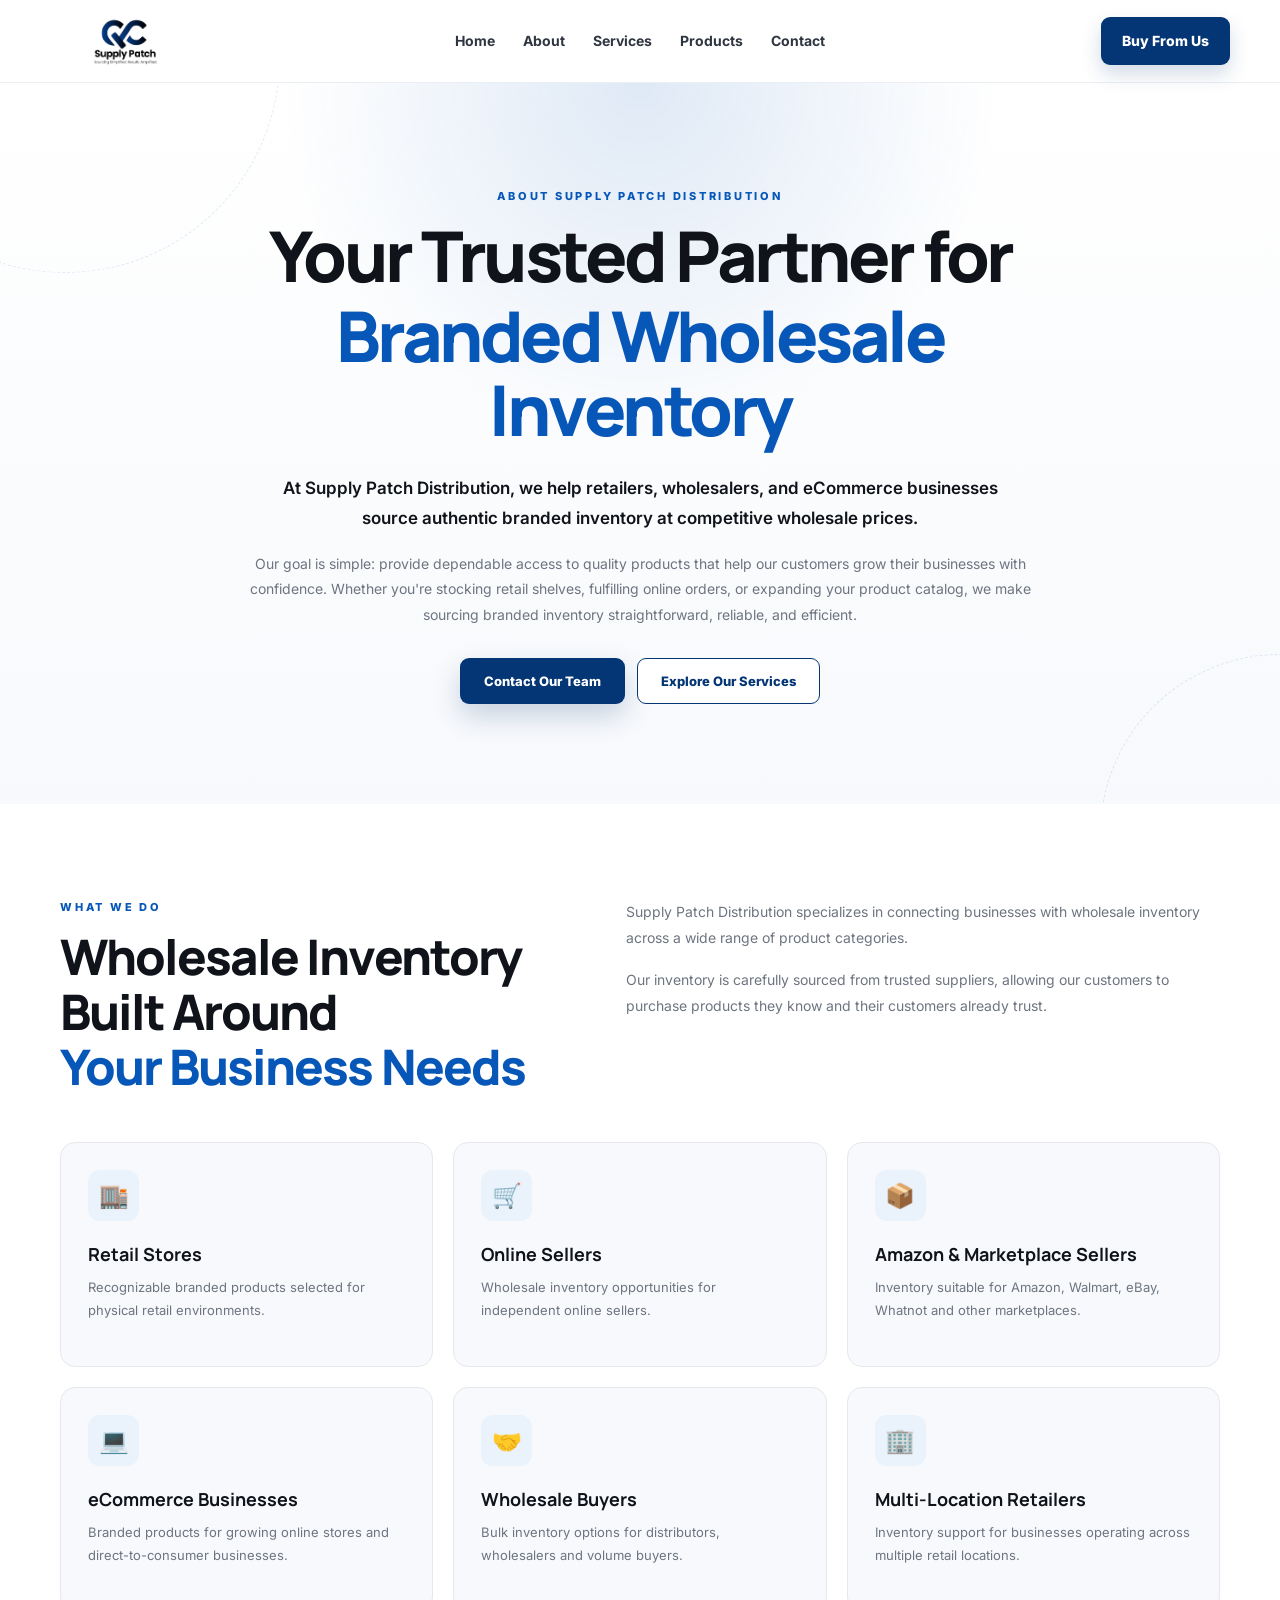
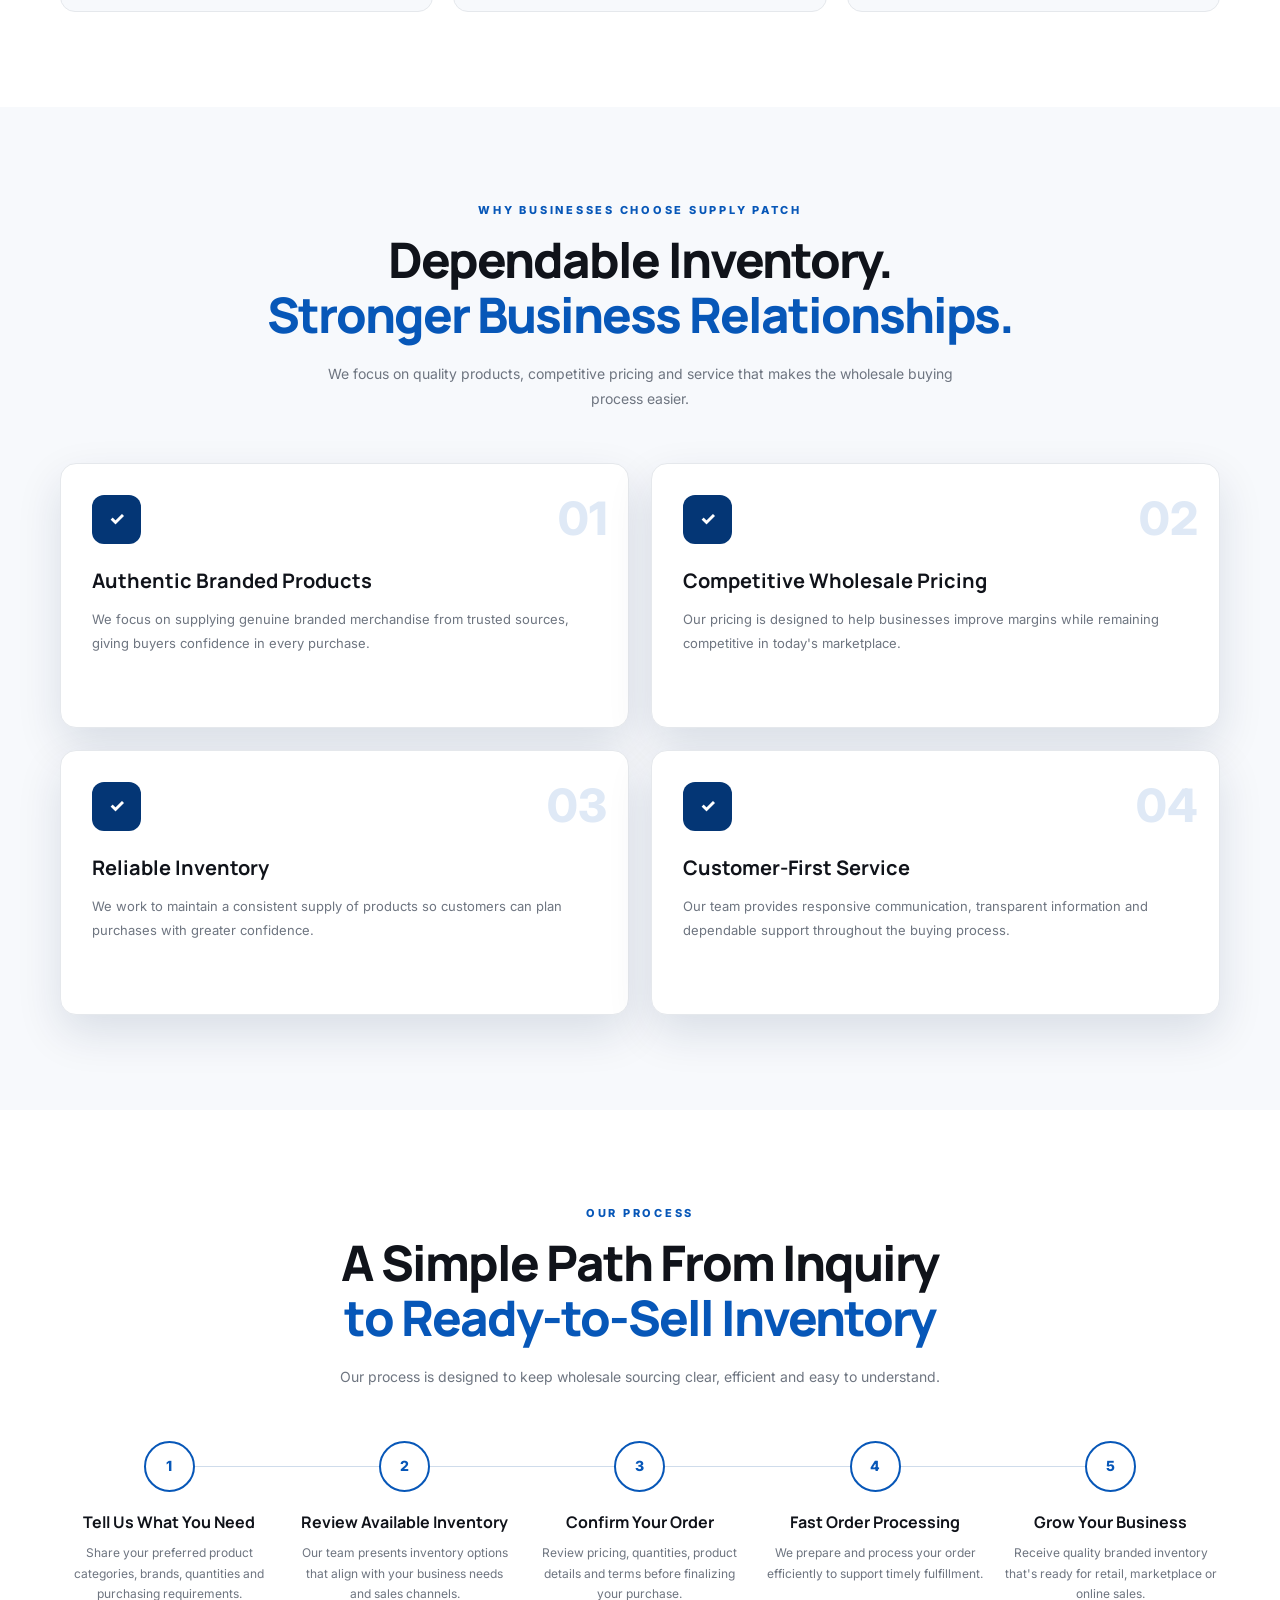
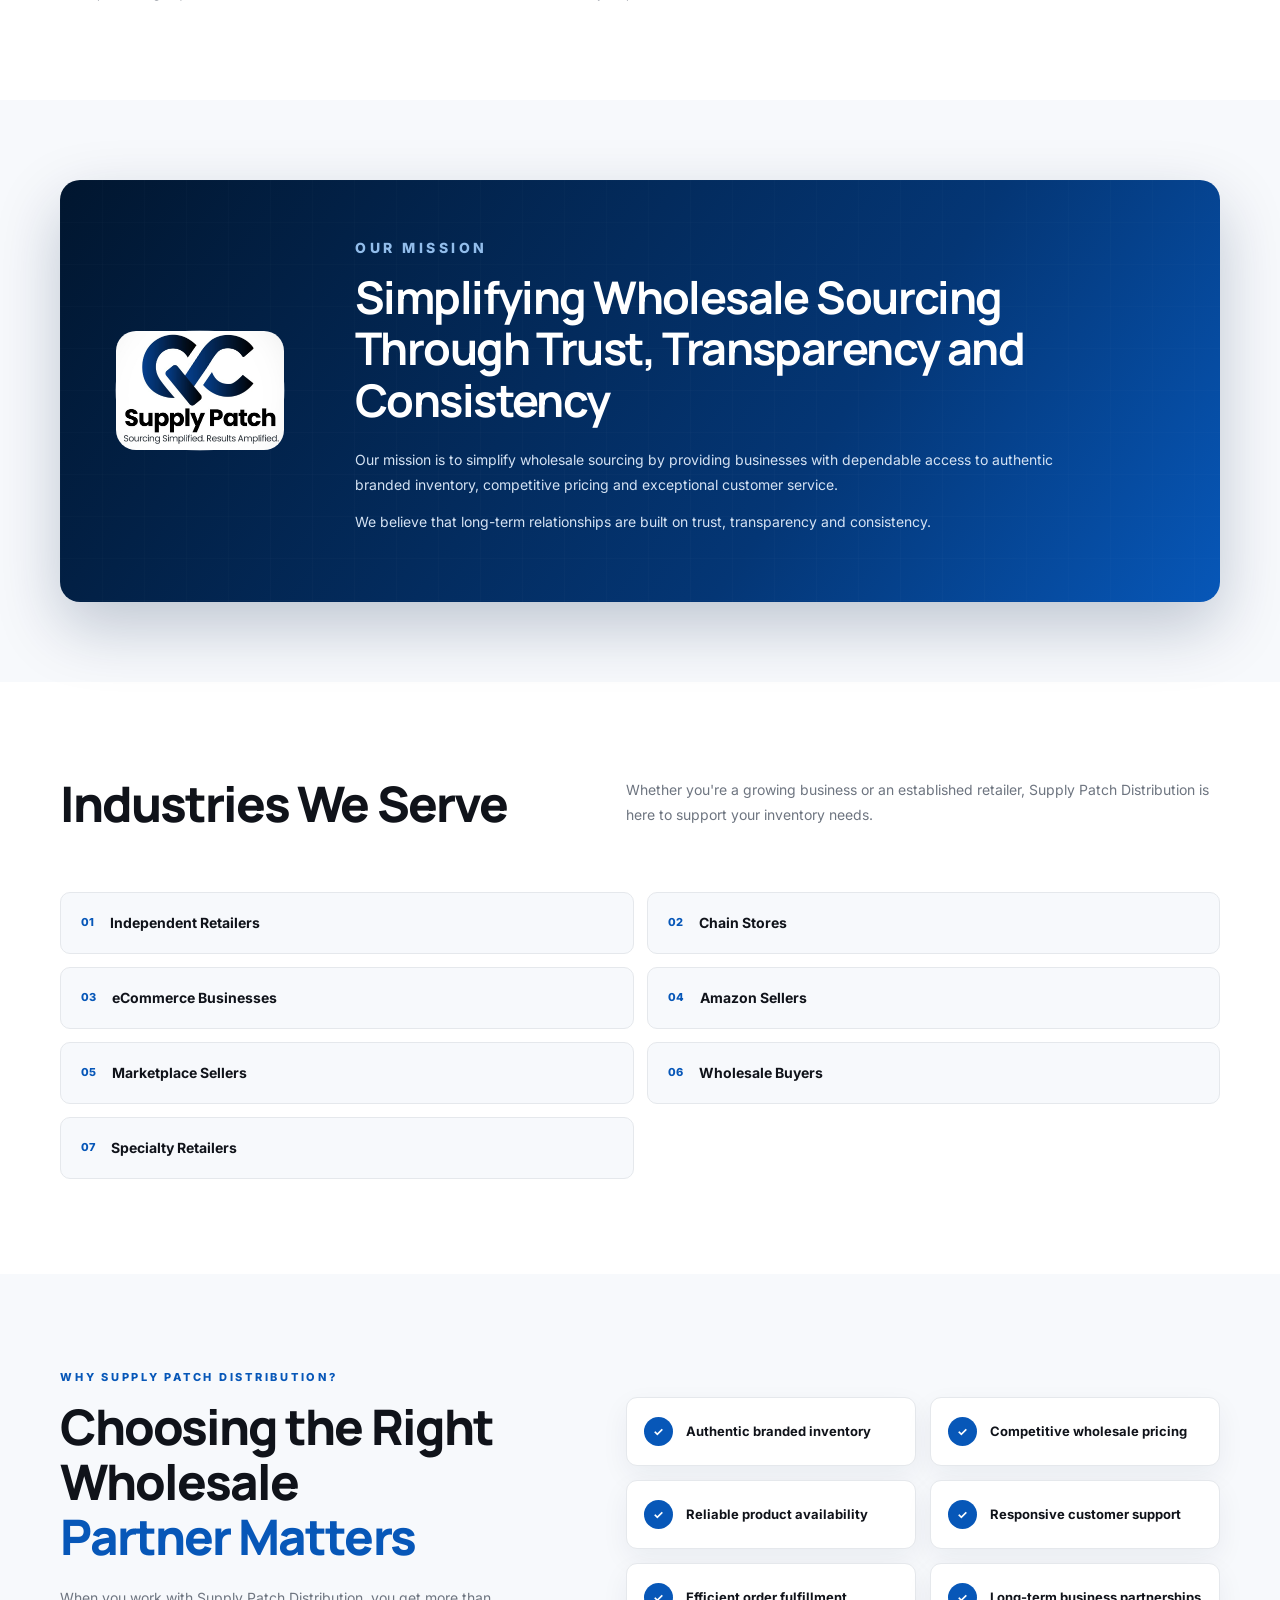
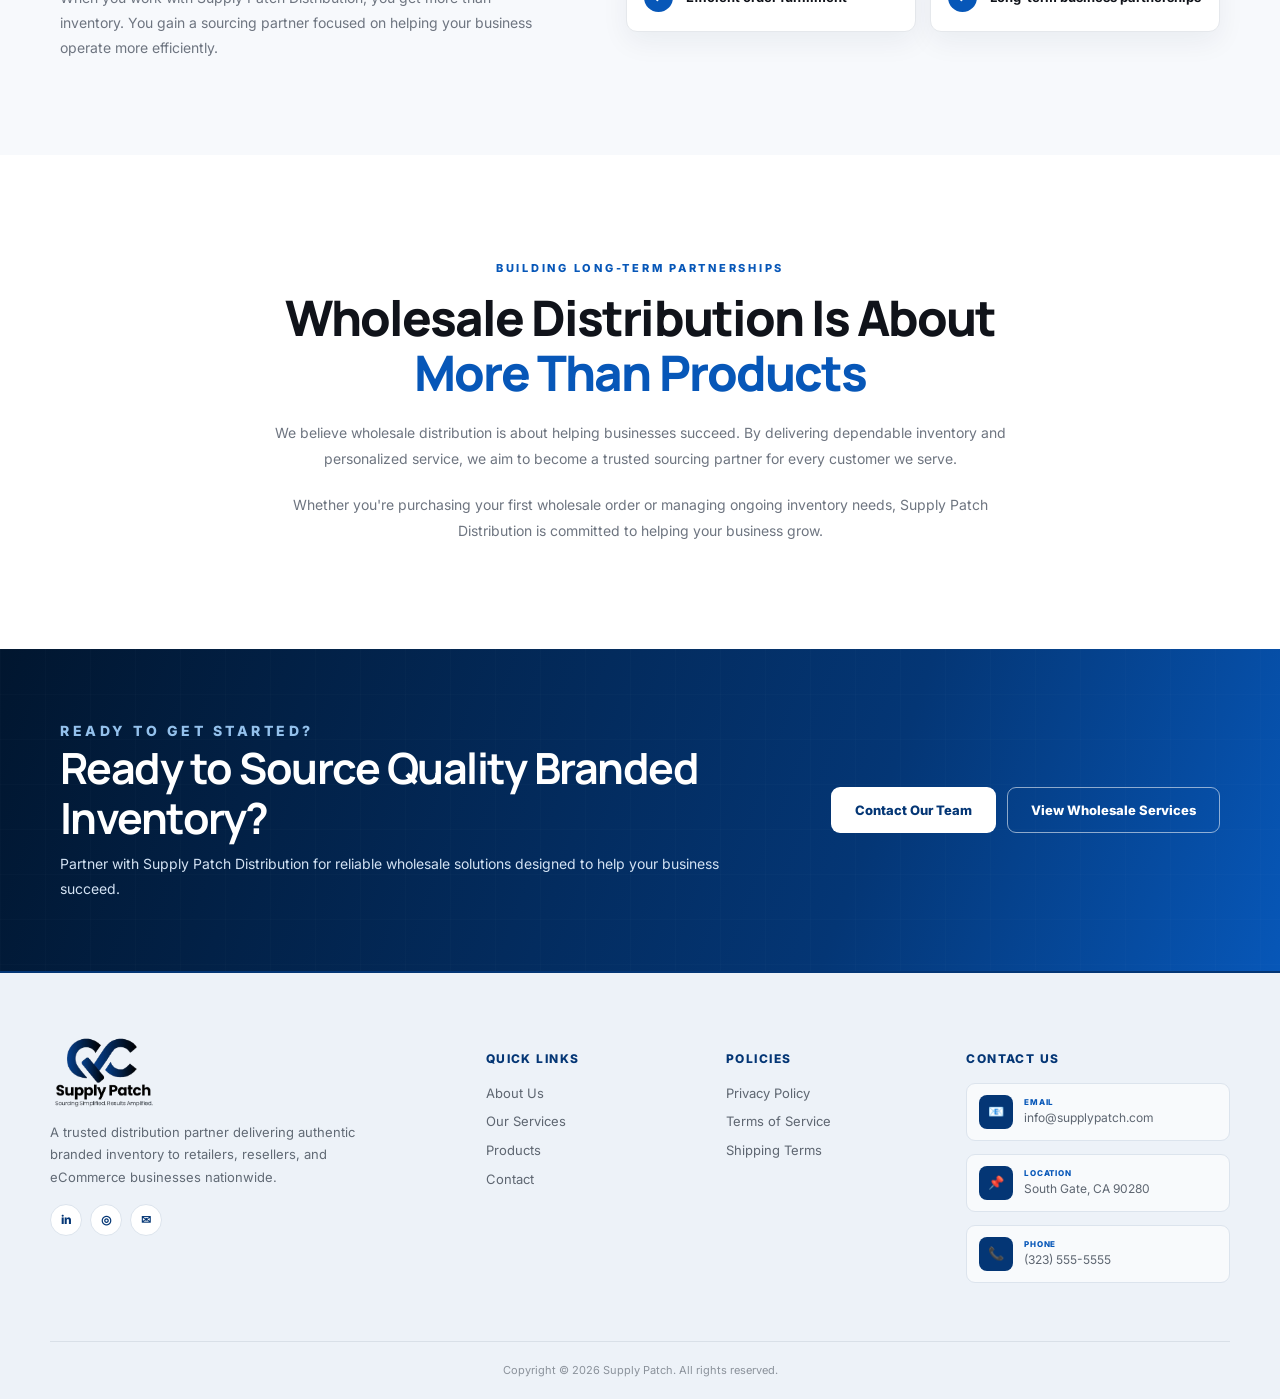
==== commit 7d9e244a: "updates" ====
--- a/about.html
+++ b/about.html
@@ -563,40 +563,100 @@
   </section>
 
 </main>
-    <footer>
-        <div class="container footer-grid">
-            <div class="footer-brand">
-                <img src="logo.png" alt="Supply Patch" />
-                <p>Your source for brand-name wholesale and liquidation inventory for retailers, resellers and ecommerce
-                    businesses.</p>
-                <div class="socials">
-                    <a href="#" aria-label="WhatsApp">◉</a>
-                    <a href="#" aria-label="LinkedIn">in</a>
-                    <a href="#" aria-label="Instagram">◎</a>
-                    <a href="#" aria-label="Email">✉</a>
-                </div>
-            </div>
-
-            <div>
-                <h4>COMPANY</h4><a href="#about">About Us</a><a href="#services">Our Services</a><a
-                    href="#categories">Brands We
-                    Carry</a><a href="#contact">Contact</a>
-            </div>
-            <div>
-                <h4>FOR BUYERS</h4><a href="#categories">Brands</a><a href="#contact">Request a Quote</a><a
-                    href="#buy">Shipping</a><a href="#contact">FAQs</a>
-            </div>
-            <div>
-                <h4>FOR SELLERS</h4><a href="#sell">Sell to Us</a><a href="#sell">Liquidation Process</a><a
-                    href="#contact">Partner With Us</a>
-            </div>
-        </div>
-
-        <div class="container footer-bottom">
-            <p>Copyright © 2026 Supply Patch. All rights reserved.</p>
-            <div><a href="privacy-policy.html">Privacy Policy</a><a href="terms-of-service.html">Terms of Service</a></div>
-        </div>
-    </footer>
+   <footer>
+  <div class="container footer-grid">
+
+    <div class="footer-brand">
+      <img src="logo.png" alt="Supply Patch">
+
+      <p>
+        A trusted distribution partner delivering authentic branded inventory
+        to retailers, resellers, and eCommerce businesses nationwide.
+      </p>
+
+      <div class="socials">
+        <a href="#" aria-label="LinkedIn">in</a>
+        <a href="#" aria-label="Instagram">◎</a>
+
+        <a
+          href="mailto:adam.james@supplypatch.com"
+          aria-label="Email"
+        >
+          ✉
+        </a>
+      </div>
+    </div>
+
+
+    <div>
+      <h4>QUICK LINKS</h4>
+
+      <a href="about.html">About Us</a>
+      <a href="services.html">Our Services</a>
+      <a href="products.html">Products</a>
+      <a href="contact.html">Contact</a>
+    </div>
+
+
+    <div>
+      <h4>POLICIES</h4>
+
+      <a href="privacy-policy.html">
+        Privacy Policy
+      </a>
+
+      <a href="terms-of-service.html">
+        Terms of Service
+      </a>
+      <a href="shipping.html">
+        Shipping Terms
+      </a>
+    </div>
+
+
+    <div class="footer-contact">
+      <h4>CONTACT US</h4>
+
+      <a
+        href="mailto:info@supplypatch.com"
+        class="footer-contact-item"
+      >
+        <span class="footer-contact-icon">📧</span>
+
+        <span>
+          <small>Email</small>
+         info@supplypatch.com
+        </span>
+      </a>
+
+      <div class="footer-contact-item">
+        <span class="footer-contact-icon">📌</span>
+
+        <span>
+          <small>Location</small>
+          South Gate, CA 90280
+        </span>
+      </div>
+
+      <div class="footer-contact-item">
+        <span class="footer-contact-icon">📞</span>
+
+        <span>
+          <small>phone</small>
+          (323) 555-5555
+        </span>
+      </div>
+    </div>
+
+  </div>
+
+
+  <div class="container footer-bottom">
+    <p>
+      Copyright © 2026 Supply Patch. All rights reserved.
+    </p>
+  </div>
+</footer>
 
     <script src="script.js"></script>
 
--- a/style.css
+++ b/style.css
@@ -924,69 +924,219 @@
   color: var(--green);
   min-height: 18px;
 }
-
 footer {
+  padding-top: 58px;
+
   background: #edf2f8;
+
   border-top: 2px solid var(--navy);
-  padding-top: 58px;
-}
+}
+
+
+/* Footer Grid */
+
 .footer-grid {
   display: grid;
-  grid-template-columns: 2fr 1fr 1fr 1fr;
+  grid-template-columns: 2fr 1fr 1fr 1.35fr;
   gap: 45px;
 }
+
+
+/* Footer Brand */
+
 .footer-brand img {
   width: 180px;
   height: 80px;
+
   object-fit: contain;
   object-position: left center;
 }
+
 .footer-brand p {
   max-width: 320px;
+
+  margin: 10px 0 0;
+
+  color: #616a75;
+
   font-size: 13px;
-  color: #616a75;
-}
+  line-height: 1.7;
+}
+
+
+/* Footer Headings */
+
 .footer-grid h4 {
+  margin: 18px 0 14px;
+
+  color: var(--navy);
+
   font-size: 12px;
+  font-weight: 800;
   letter-spacing: 0.12em;
-  color: var(--navy);
-  margin: 18px 0 14px;
-}
-.footer-grid > div:not(.footer-brand) a {
+}
+
+
+/* Footer Links */
+
+.footer-grid > div:not(.footer-brand):not(.footer-contact) > a {
   display: block;
+
+  margin: 8px 0;
+
+  color: #5e6671;
+
   font-size: 13px;
-  color: #5e6671;
-  margin: 8px 0;
-}
+  text-decoration: none;
+
+  transition:
+    color 0.25s ease,
+    transform 0.25s ease;
+}
+
+.footer-grid > div:not(.footer-brand):not(.footer-contact) > a:hover {
+  color: var(--blue);
+
+  transform: translateX(3px);
+}
+
+
+/* Social Links */
+
 .socials {
   display: flex;
   gap: 8px;
+
   margin-top: 16px;
 }
+
 .socials a {
-  width: 30px;
-  height: 30px;
-  border-radius: 50%;
+  width: 32px;
+  height: 32px;
+
   display: grid;
   place-items: center;
-  background: #fff;
+
   color: var(--navy);
+  background: var(--white);
+
+  border: 1px solid #dce4ed;
+  border-radius: 50%;
+
   font-size: 12px;
   font-weight: 800;
-}
+  text-decoration: none;
+
+  transition:
+    color 0.25s ease,
+    background 0.25s ease,
+    transform 0.25s ease;
+}
+
+.socials a:hover {
+  color: var(--white);
+  background: var(--navy);
+
+  transform: translateY(-3px);
+}
+
+
+/* Contact Column */
+
+.footer-contact {
+  min-width: 0;
+}
+
+.footer-contact-item {
+  display: flex;
+  align-items: center;
+  gap: 11px;
+
+  width: 100%;
+
+  margin-bottom: 13px;
+  padding: 11px 12px;
+
+  color: #5e6671;
+  background: rgba(255, 255, 255, 0.65);
+
+  border: 1px solid #dce4ed;
+  border-radius: 9px;
+
+  font-size: 12px;
+  line-height: 1.45;
+  text-decoration: none;
+
+  overflow-wrap: anywhere;
+
+  transition:
+    color 0.25s ease,
+    background 0.25s ease,
+    border-color 0.25s ease,
+    transform 0.25s ease;
+}
+
+a.footer-contact-item:hover {
+  color: var(--navy);
+  background: var(--white);
+
+  border-color: rgba(7, 87, 184, 0.3);
+
+  transform: translateX(3px);
+}
+
+.footer-contact-icon {
+  width: 34px;
+  height: 34px;
+
+  flex: 0 0 34px;
+
+  display: grid;
+  place-items: center;
+
+  color: var(--white);
+  background: var(--navy);
+
+  border-radius: 8px;
+
+  font-size: 13px;
+  font-weight: 800;
+}
+
+.footer-contact-item small {
+  display: block;
+
+  margin-bottom: 1px;
+
+  color: var(--blue);
+
+  font-size: 8px;
+  font-weight: 800;
+  letter-spacing: 0.1em;
+  text-transform: uppercase;
+}
+
+
+/* Footer Bottom */
+
 .footer-bottom {
+  display: flex;
+  justify-content: center;
+  gap: 20px;
+
   margin-top: 45px;
   padding: 20px 0;
+
+  color: #8b929b;
+
   border-top: 1px solid #d9e0e8;
-  display: flex;
-  justify-content: space-between;
-  gap: 20px;
+
   font-size: 11px;
-  color: #8b929b;
-}
-.footer-bottom div {
-  display: flex;
-  gap: 18px;
+  text-align: center;
+}
+
+.footer-bottom p {
+  margin: 0;
 }
 
 @media (max-width: 1050px) {
@@ -3020,23 +3170,6 @@
 
 /* ///////////////////// products css start /////////// */
 
-:root {
-  --navy: #043675;
-  --navy-dark: #021f46;
-  --navy-deep: #01162f;
-  --blue: #0757b8;
-  --blue-soft: #eaf2fb;
-  --ink: #10131a;
-  --muted: #6e7580;
-  --line: #e5e8ec;
-  --surface: #f7f9fc;
-  --white: #ffffff;
-  --green: #20b66a;
-  --shadow: 0 18px 45px rgba(2, 31, 70, 0.12);
-}
-
-
-/* Base */
 
 .products-page {
   color: var(--ink);
@@ -3892,4 +4025,467 @@
   .product-request-link {
     transition: none;
   }
+}
+
+
+
+
+
+
+
+
+
+
+/* //////////////// toogle css////////// */
+
+/* =====================================================
+   Product Category Toggle
+===================================================== */
+
+.product-catalog {
+  width: 100%;
+}
+
+
+/* Category Tabs */
+
+.product-category-tabs {
+  display: flex;
+  align-items: center;
+  gap: 10px;
+
+  margin-bottom: 35px;
+  padding: 8px;
+
+  overflow-x: auto;
+
+  background: var(--surface);
+
+  border: 1px solid var(--line);
+  border-radius: 14px;
+
+  scrollbar-width: thin;
+  scrollbar-color: var(--blue) transparent;
+}
+
+.product-category-tabs::-webkit-scrollbar {
+  height: 5px;
+}
+
+.product-category-tabs::-webkit-scrollbar-thumb {
+  background: var(--blue);
+  border-radius: 999px;
+}
+
+.product-tab {
+  min-height: 46px;
+
+  flex: 1 0 auto;
+
+  padding: 11px 18px;
+
+  color: var(--muted);
+  background: transparent;
+
+  border: 1px solid transparent;
+  border-radius: 9px;
+
+  font-family: "Inter", sans-serif;
+  font-size: 12px;
+  font-weight: 800;
+  white-space: nowrap;
+
+  cursor: pointer;
+
+  transition:
+    color 0.25s ease,
+    background 0.25s ease,
+    border-color 0.25s ease,
+    box-shadow 0.25s ease,
+    transform 0.25s ease;
+}
+
+.product-tab:hover {
+  color: var(--navy);
+  background: var(--blue-soft);
+}
+
+.product-tab.active {
+  color: var(--white);
+  background: var(--navy);
+
+  border-color: var(--navy);
+
+  box-shadow:
+    0 10px 24px rgba(4, 54, 117, 0.2);
+}
+
+.product-tab:focus-visible {
+  outline: 3px solid rgba(7, 87, 184, 0.2);
+  outline-offset: 2px;
+}
+
+
+/* Active Category Heading */
+
+.active-category-header {
+  display: flex;
+  align-items: flex-end;
+  justify-content: space-between;
+  gap: 25px;
+
+  margin-bottom: 25px;
+  padding-bottom: 18px;
+
+  border-bottom: 1px solid var(--line);
+}
+
+.active-category-label {
+  margin: 0 0 5px;
+
+  color: var(--blue);
+
+  font-size: 9px;
+  font-weight: 800;
+  letter-spacing: 0.2em;
+}
+
+.active-category-header h3 {
+  margin: 0;
+
+  color: var(--ink);
+
+  font-family: "Manrope", sans-serif;
+  font-size: clamp(23px, 3vw, 31px);
+  line-height: 1.2;
+}
+
+.active-category-header > p {
+  margin: 0;
+
+  color: var(--muted);
+
+  font-size: 12px;
+  font-weight: 700;
+}
+
+
+/* Product Grid */
+
+.catalog-product-grid {
+  display: grid;
+  grid-template-columns: repeat(4, minmax(0, 1fr));
+  gap: 20px;
+}
+
+
+/* Product Card */
+
+.catalog-product-card {
+  position: relative;
+
+  display: flex;
+  flex-direction: column;
+
+  min-width: 0;
+
+  overflow: hidden;
+
+  background: var(--white);
+
+  border: 1px solid var(--line);
+  border-radius: 15px;
+
+  box-shadow:
+    0 12px 32px rgba(2, 31, 70, 0.07);
+
+  animation: productCardShow 0.4s ease both;
+
+  transition:
+    transform 0.28s ease,
+    border-color 0.28s ease,
+    box-shadow 0.28s ease;
+}
+
+.catalog-product-card:hover {
+  transform: translateY(-7px);
+
+  border-color: rgba(7, 87, 184, 0.35);
+
+  box-shadow: var(--shadow);
+}
+
+
+/* Product Image */
+
+.catalog-product-image {
+  position: relative;
+
+  min-height: 220px;
+
+  display: flex;
+  align-items: center;
+  justify-content: center;
+
+  overflow: hidden;
+
+  background:
+    radial-gradient(
+      circle at center,
+      rgba(7, 87, 184, 0.08),
+      transparent 48%
+    ),
+    var(--surface);
+
+  border-bottom: 1px solid var(--line);
+}
+
+.catalog-product-image img {
+  width: 100%;
+  height: 220px;
+
+  display: block;
+
+  object-fit: contain;
+
+  padding: 22px;
+
+  transition: transform 0.35s ease;
+}
+
+.catalog-product-card:hover .catalog-product-image img {
+  transform: scale(1.07);
+}
+
+
+/* Category Badge */
+
+.catalog-product-badge {
+  position: absolute;
+  z-index: 2;
+  top: 13px;
+  left: 13px;
+
+  padding: 6px 9px;
+
+  color: var(--navy);
+  background: rgba(255, 255, 255, 0.94);
+
+  border: 1px solid rgba(7, 87, 184, 0.13);
+  border-radius: 999px;
+
+  font-size: 8px;
+  font-weight: 800;
+  letter-spacing: 0.07em;
+  text-transform: uppercase;
+
+  backdrop-filter: blur(8px);
+}
+
+
+/* Product Content */
+
+.catalog-product-content {
+  display: flex;
+  flex: 1;
+  flex-direction: column;
+
+  padding: 19px;
+}
+
+.catalog-product-name {
+  margin: 0 0 10px;
+
+  color: var(--ink);
+
+  font-family: "Manrope", sans-serif;
+  font-size: 15px;
+  font-weight: 800;
+  line-height: 1.4;
+}
+
+.catalog-product-bottom {
+  display: flex;
+  align-items: center;
+  justify-content: space-between;
+  gap: 12px;
+
+  margin-top: auto;
+  padding-top: 14px;
+
+  border-top: 1px solid var(--line);
+}
+
+
+/* Price */
+
+.catalog-product-price {
+  display: flex;
+  flex-direction: column;
+}
+
+.catalog-product-price small {
+  margin-bottom: 1px;
+
+  color: var(--muted);
+
+  font-size: 8px;
+  font-weight: 700;
+  letter-spacing: 0.08em;
+  text-transform: uppercase;
+}
+
+.catalog-product-price strong {
+  color: var(--navy);
+
+  font-family: "Manrope", sans-serif;
+  font-size: 19px;
+  line-height: 1.2;
+}
+
+
+/* Request Button */
+
+.catalog-product-button {
+  width: 35px;
+  height: 35px;
+
+  flex: 0 0 35px;
+
+  display: grid;
+  place-items: center;
+
+  color: var(--white);
+  background: var(--navy);
+
+  border-radius: 8px;
+
+  font-size: 17px;
+  font-weight: 800;
+  text-decoration: none;
+
+  transition:
+    background 0.25s ease,
+    transform 0.25s ease;
+}
+
+.catalog-product-button:hover {
+  background: var(--blue);
+  transform: translateX(3px);
+}
+
+
+/* Missing Image Placeholder */
+
+.catalog-product-image.image-error img {
+  display: none;
+}
+
+.catalog-product-image.image-error::after {
+  content: "Product Image";
+
+  width: 95px;
+  height: 95px;
+
+  display: grid;
+  place-items: center;
+
+  padding: 10px;
+
+  color: var(--blue);
+  background: var(--blue-soft);
+
+  border-radius: 50%;
+
+  font-size: 11px;
+  font-weight: 800;
+  text-align: center;
+}
+
+
+/* Animation */
+
+@keyframes productCardShow {
+  from {
+    opacity: 0;
+    transform: translateY(15px);
+  }
+
+  to {
+    opacity: 1;
+    transform: translateY(0);
+  }
+}
+
+
+/* Responsive */
+
+@media (max-width: 1050px) {
+  .catalog-product-grid {
+    grid-template-columns: repeat(3, minmax(0, 1fr));
+  }
+}
+
+@media (max-width: 760px) {
+  .product-category-tabs {
+    justify-content: flex-start;
+    padding: 7px;
+  }
+
+  .product-tab {
+    flex: 0 0 auto;
+  }
+
+  .active-category-header {
+    align-items: flex-start;
+    flex-direction: column;
+    gap: 8px;
+  }
+
+  .catalog-product-grid {
+    grid-template-columns: repeat(2, minmax(0, 1fr));
+    gap: 15px;
+  }
+}
+
+@media (max-width: 500px) {
+  .product-category-tabs {
+    border-radius: 11px;
+  }
+
+  .product-tab {
+    min-height: 42px;
+    padding: 10px 14px;
+
+    font-size: 11px;
+  }
+
+  .catalog-product-grid {
+    grid-template-columns: 1fr;
+  }
+
+  .catalog-product-image {
+    min-height: 240px;
+  }
+
+  .catalog-product-image img {
+    height: 240px;
+  }
+
+  .catalog-product-name {
+    font-size: 16px;
+  }
+}
+
+@media (prefers-reduced-motion: reduce) {
+  .catalog-product-card {
+    animation: none;
+  }
+
+  .product-tab,
+  .catalog-product-card,
+  .catalog-product-image img,
+  .catalog-product-button {
+    transition: none;
+  }
 }
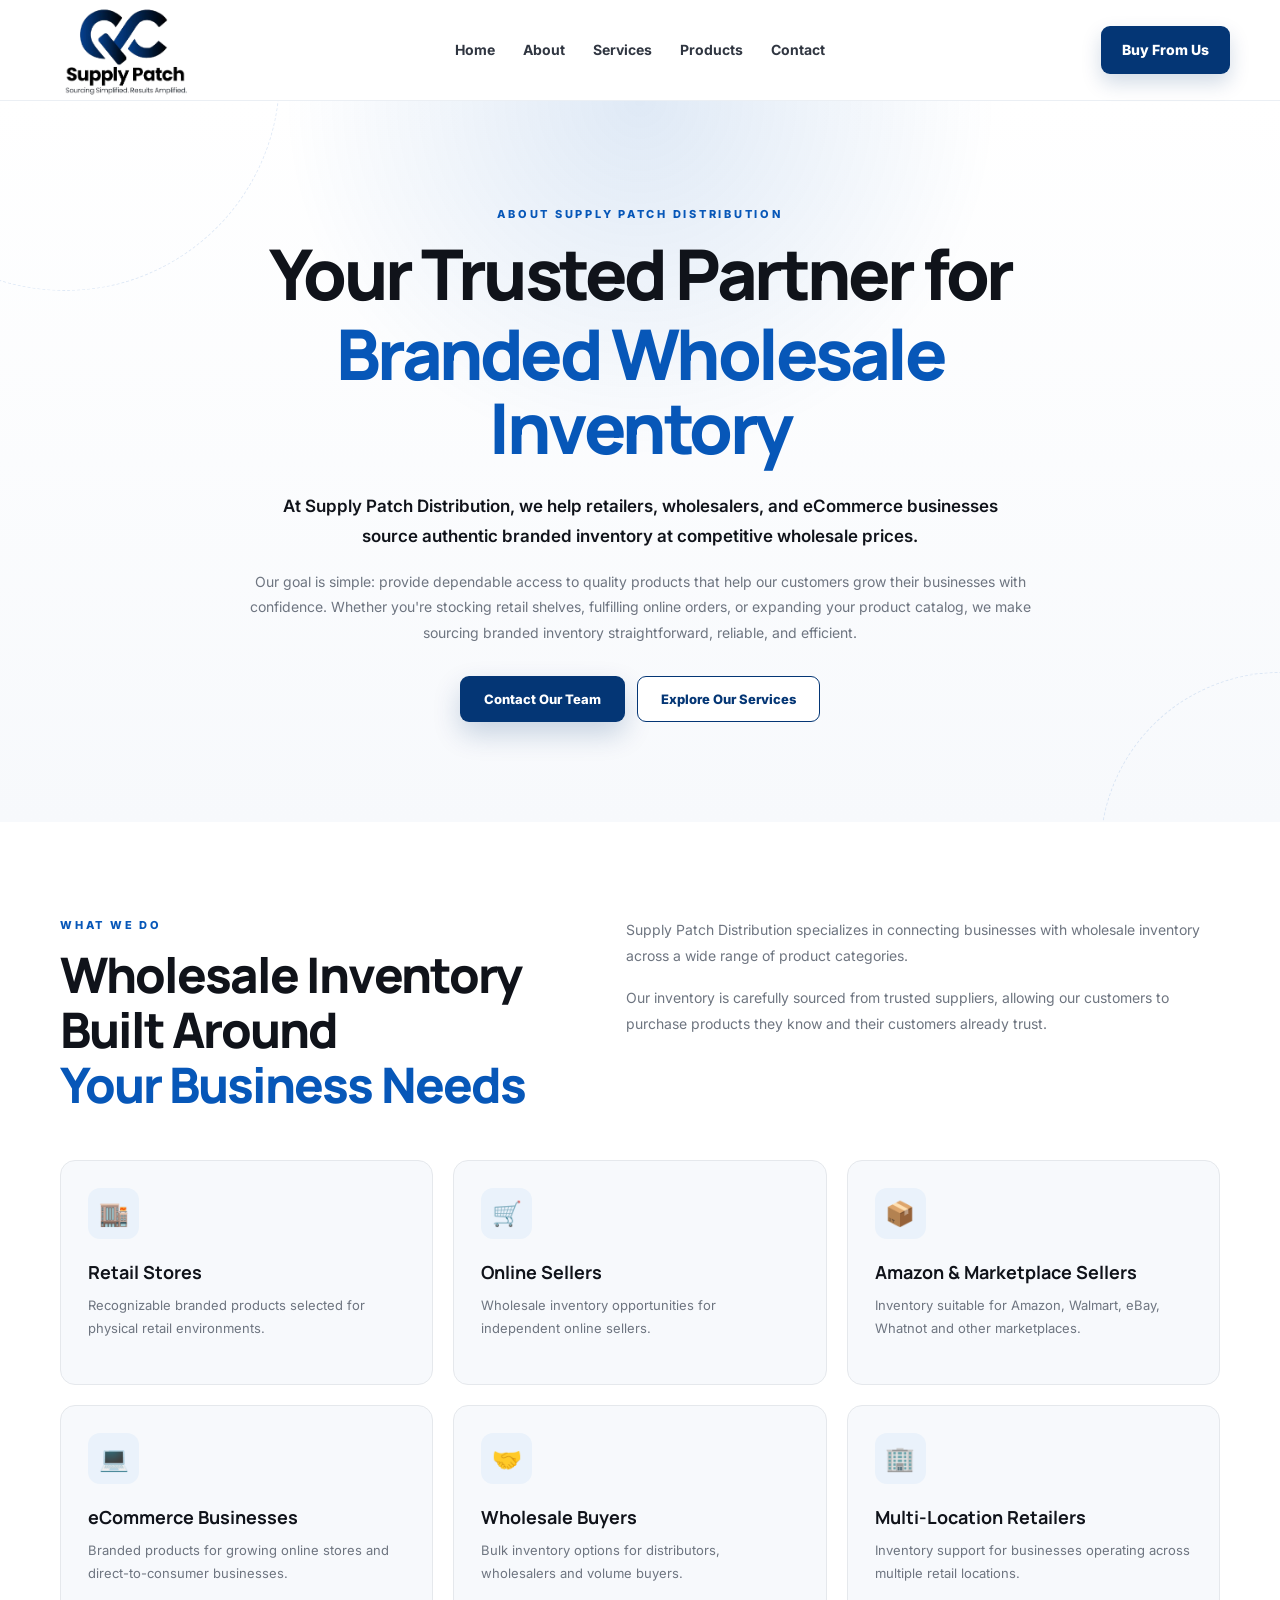
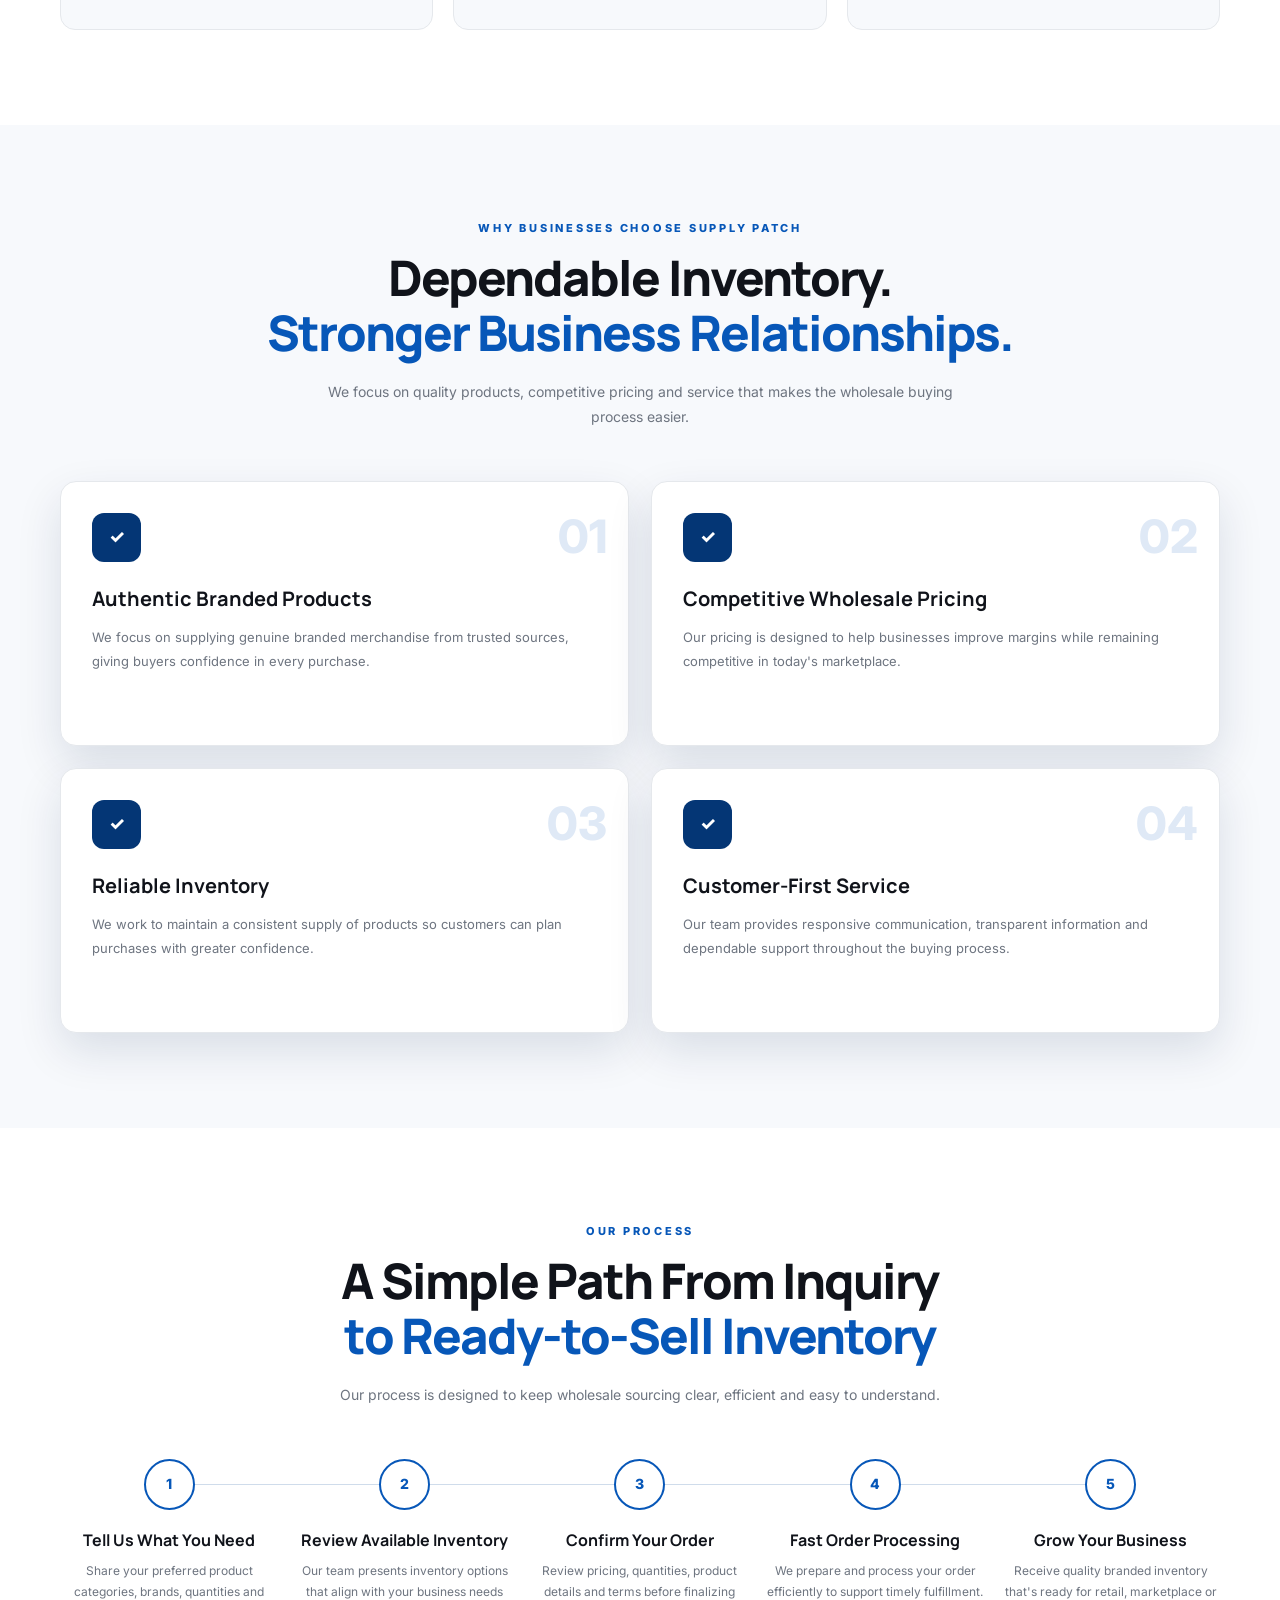
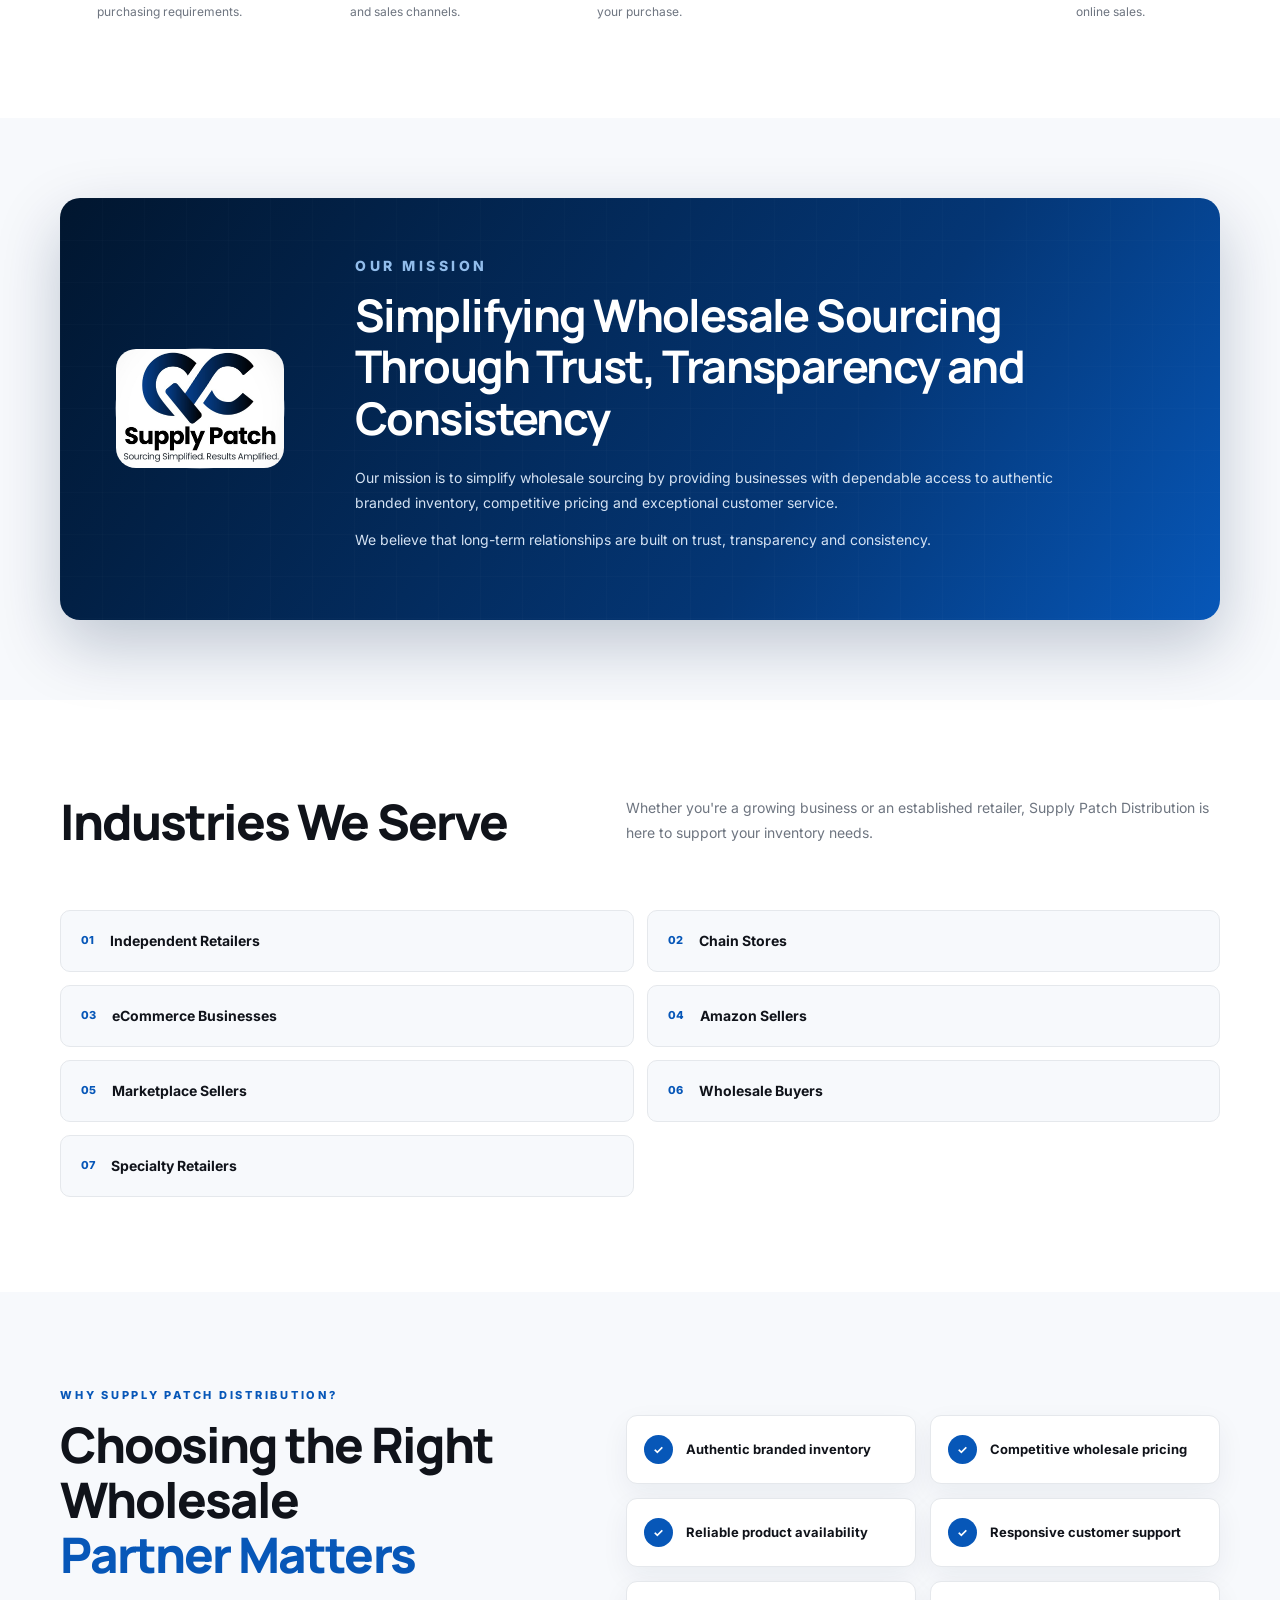
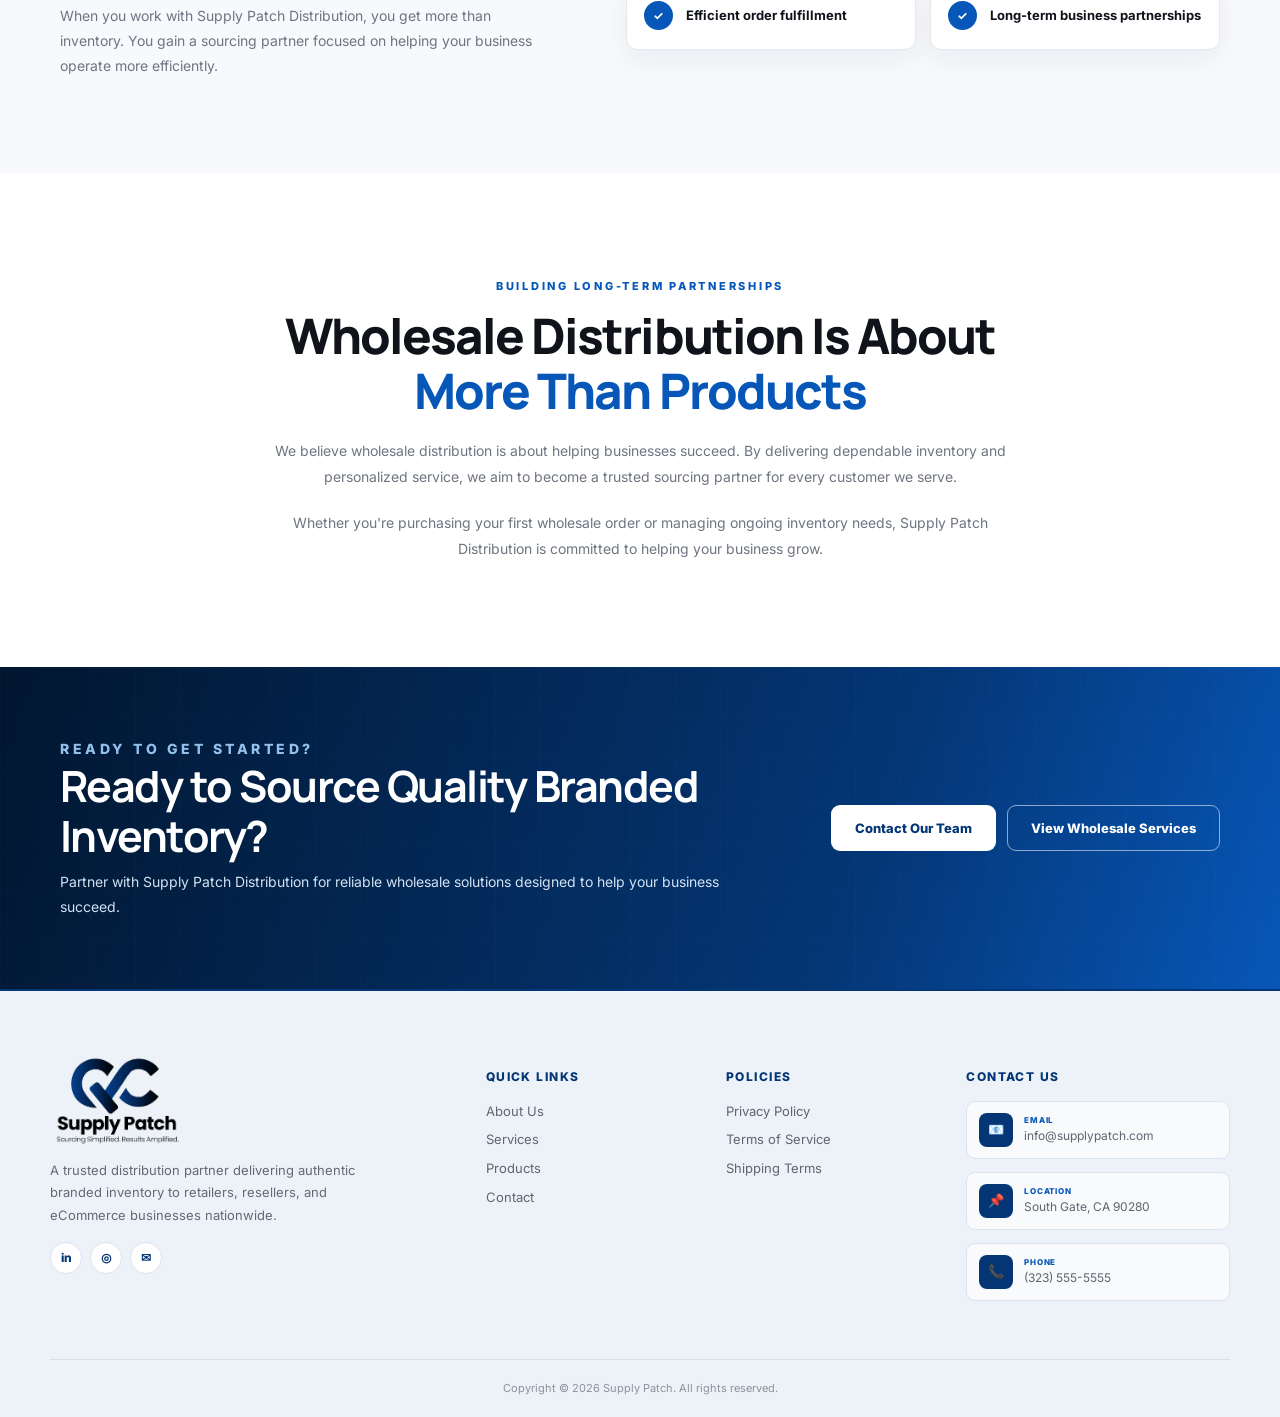
==== commit e59d6a15: "minor changes" ====
--- a/about.html
+++ b/about.html
@@ -592,7 +592,7 @@
       <h4>QUICK LINKS</h4>
 
       <a href="about.html">About Us</a>
-      <a href="services.html">Our Services</a>
+      <a href="services.html">Services</a>
       <a href="products.html">Products</a>
       <a href="contact.html">Contact</a>
     </div>
--- a/style.css
+++ b/style.css
@@ -286,7 +286,7 @@
 
 .brand img {
   width: 100%;
-  height: 52px;
+  height: 100px;
   object-fit: contain;
 }
 
@@ -946,7 +946,7 @@
 
 .footer-brand img {
   width: 180px;
-  height: 80px;
+  height: 100px;
 
   object-fit: contain;
   object-position: left center;
